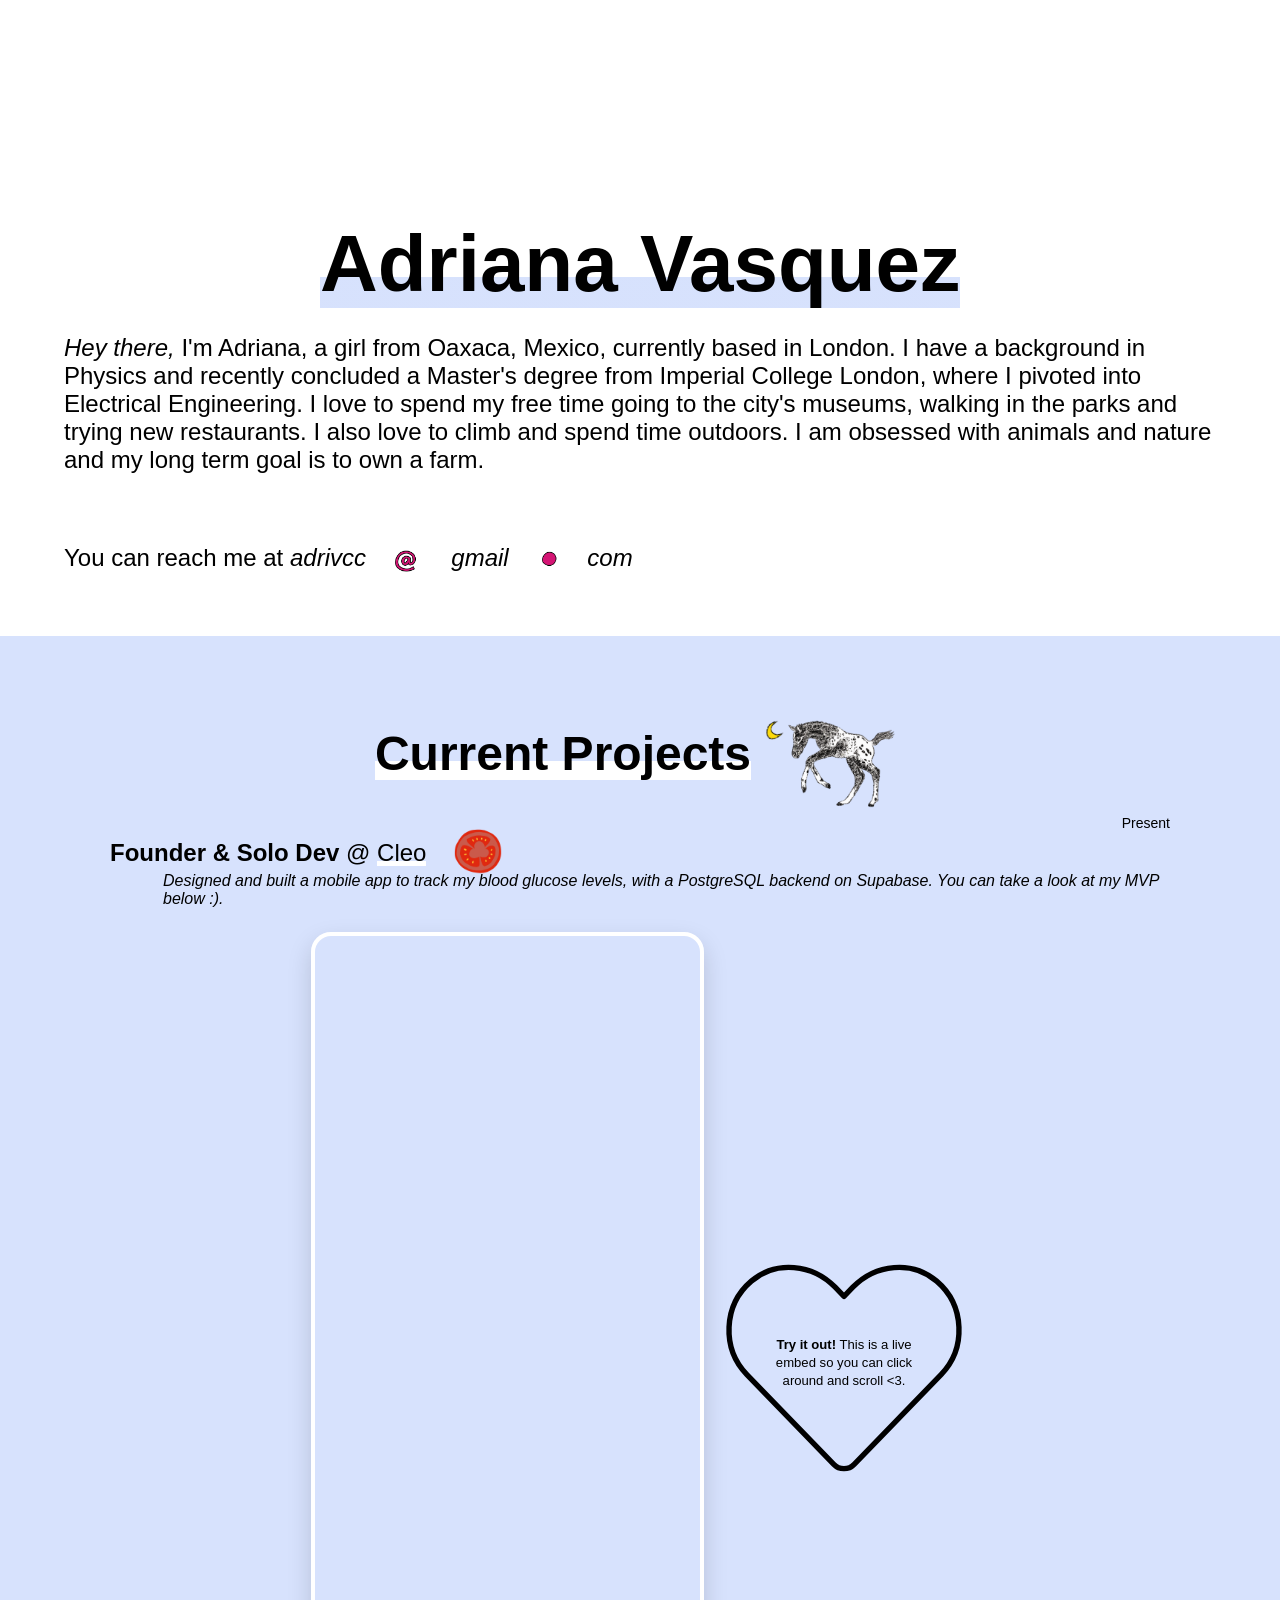
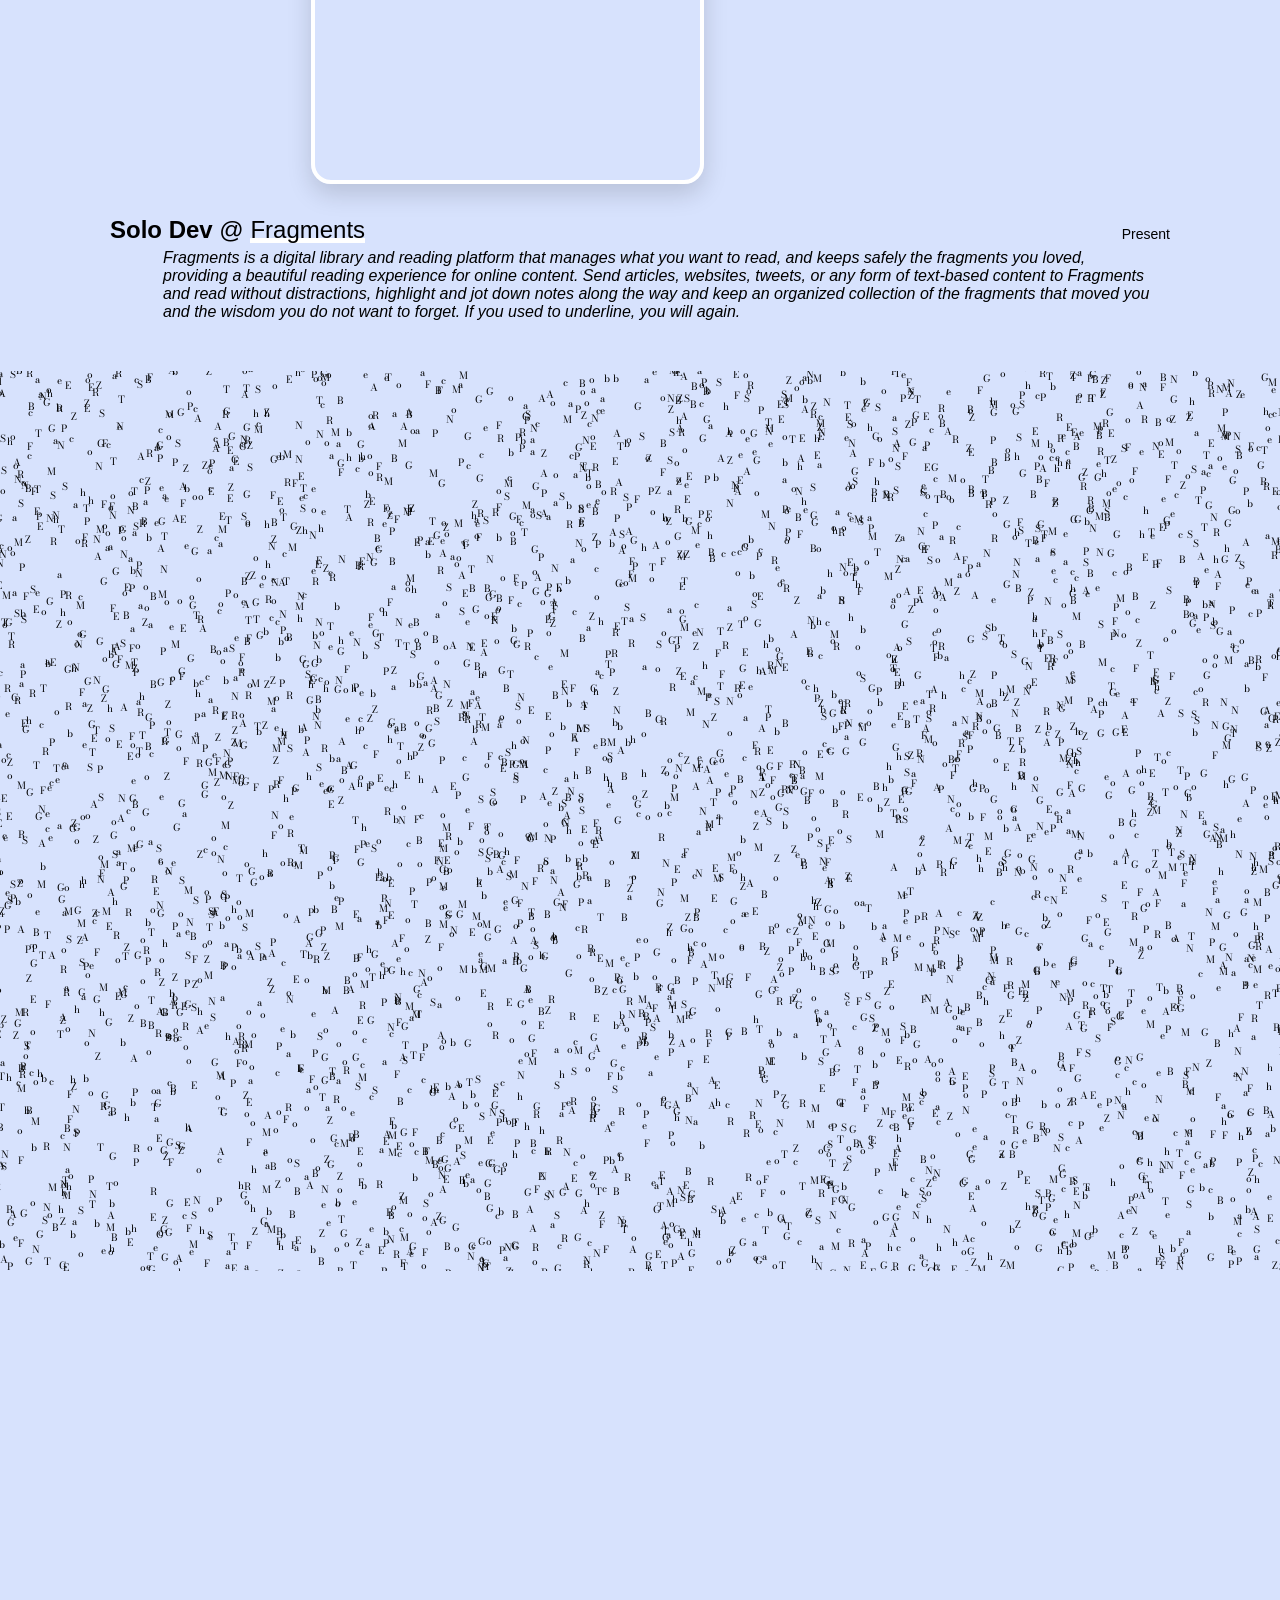
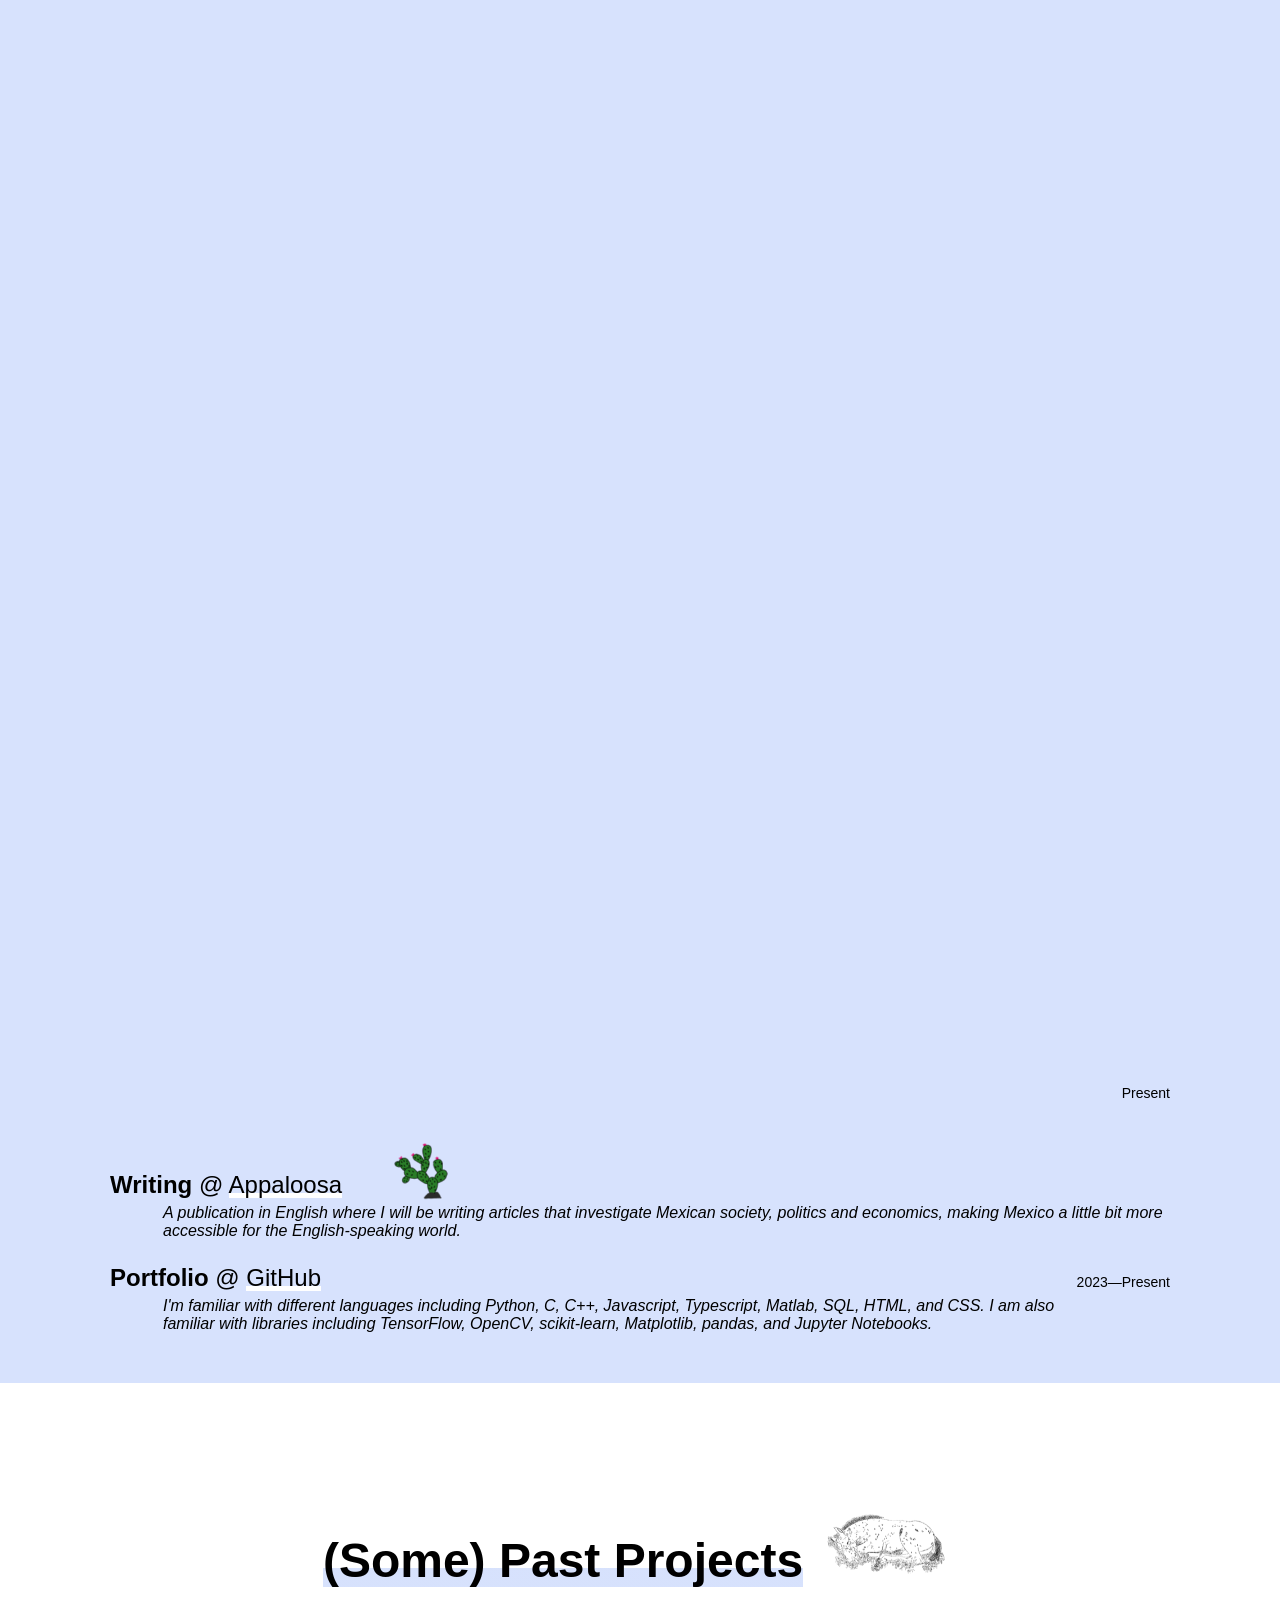
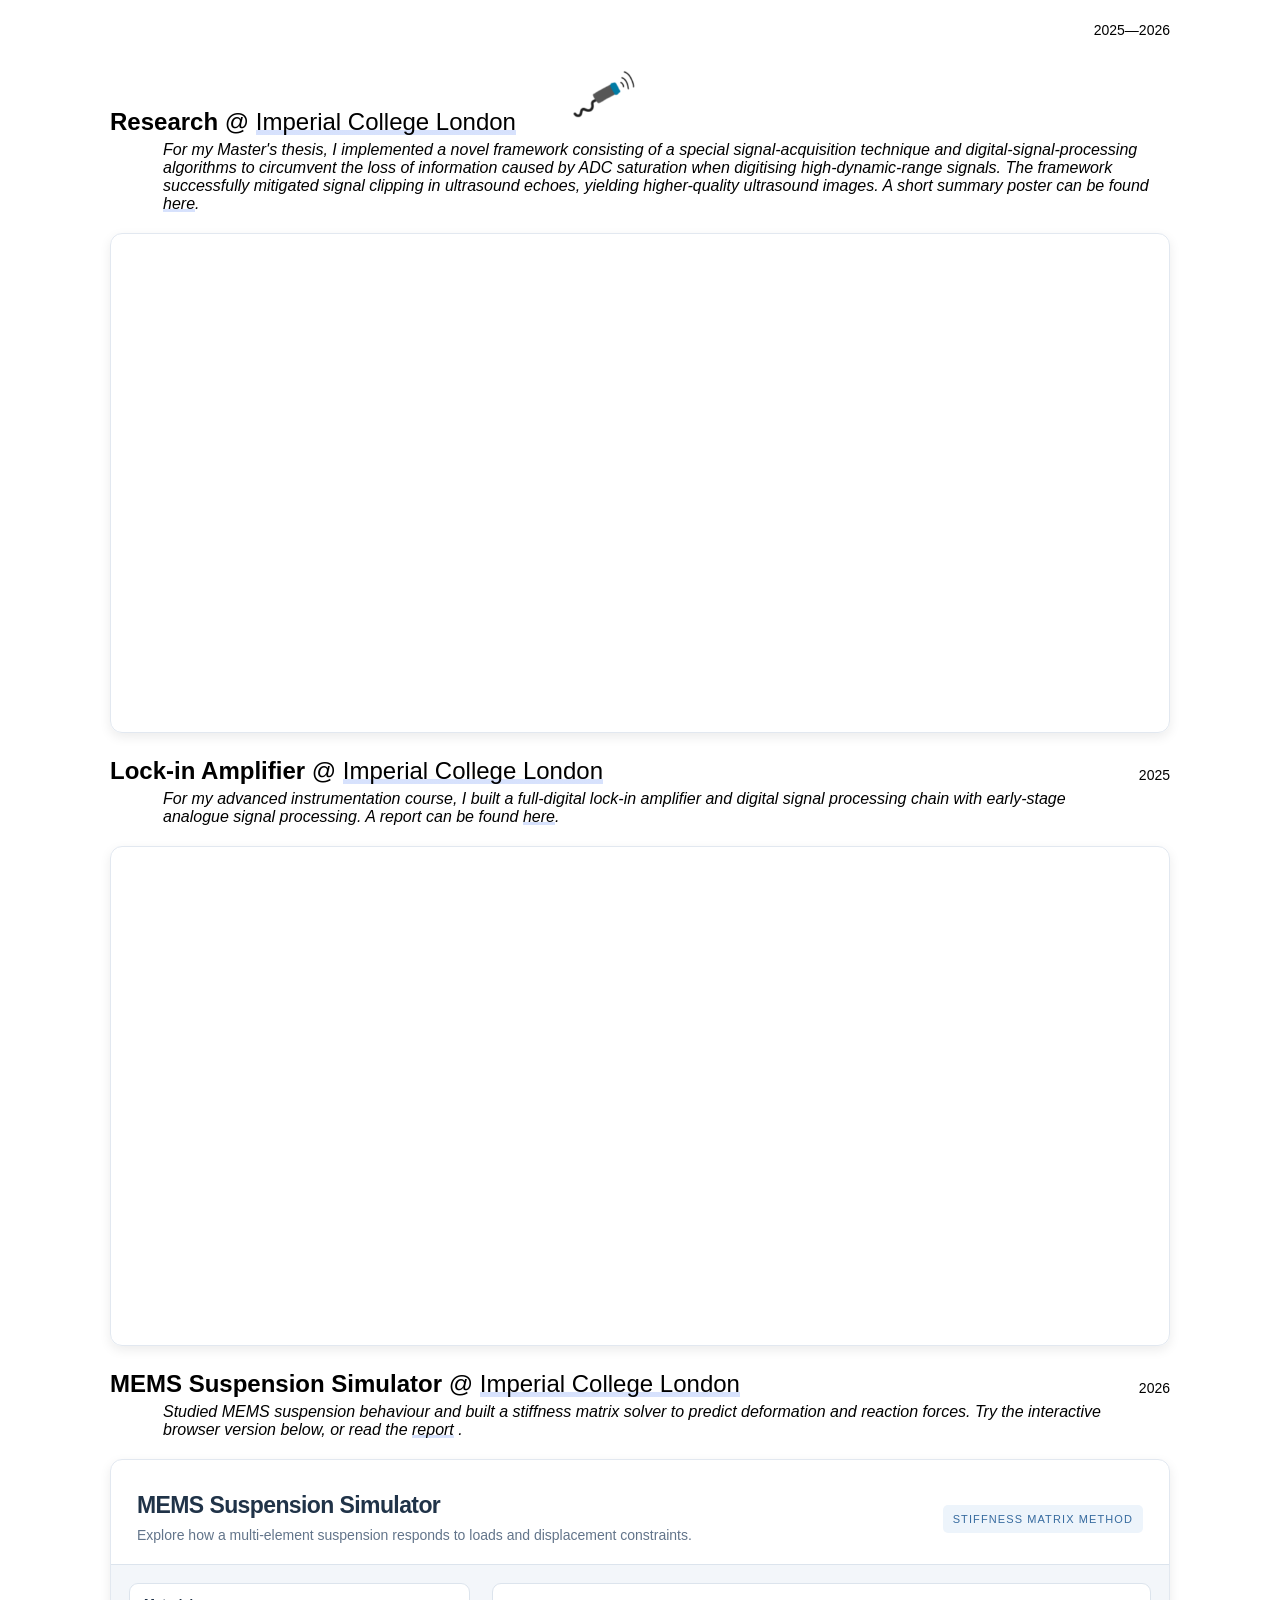
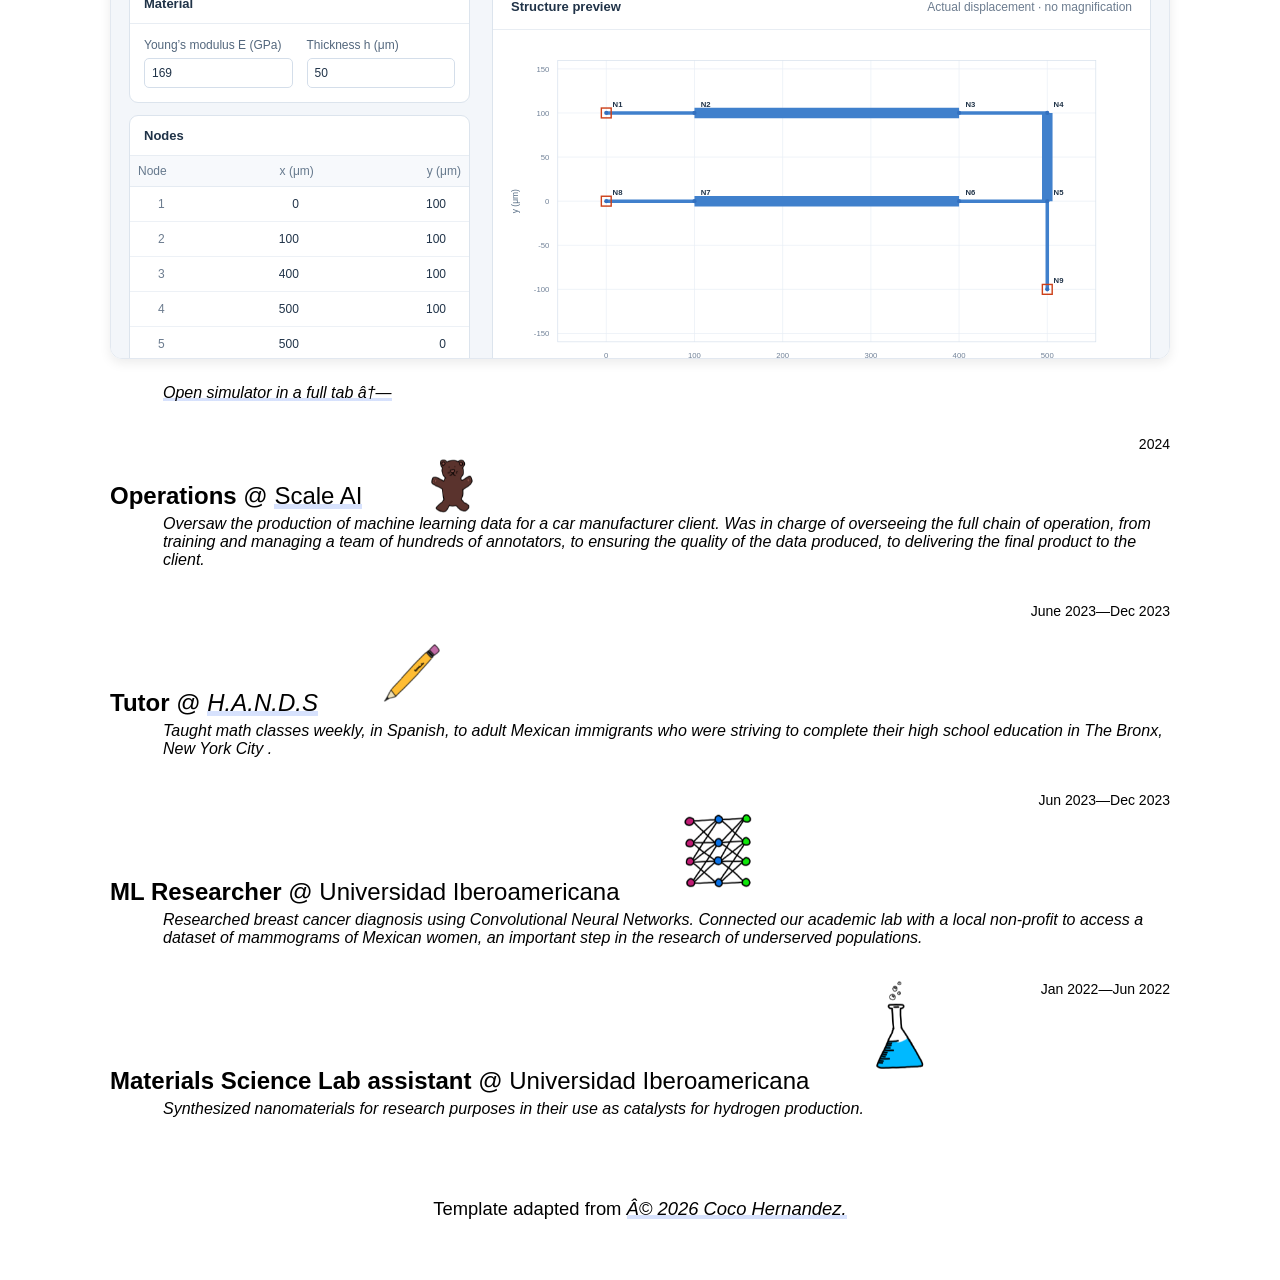
==== index.html @ 1c4ffb1f "testing" ====
<!DOCTYPE html />


<html>

<head>
    <meta charset=“UTF-8” />
    <link rel="stylesheet" href="style.css" />
    <link rel="preconnect" href="https://fonts.googleapis.com" />
    <link rel="preconnect" href="https://fonts.gstatic.com" crossorigin />
    <link href="https://fonts.googleapis.com/css2?family=Bodoni+Moda:opsz,wght@6..96,400;6..96,600&display=swap" rel="stylesheet" />
    <link rel="shortcut icon" href="images/bow.svg" type="image/x-icon" />
    <title>Adriana Vasquez</title>
</head>

<body>
   
    <p>&nbsp;</p>
    <p>&nbsp;</p>
    <p>&nbsp;</p>
    <p>&nbsp;</p>
    <!-- animate this? -->
    <p class="name"><span class="highlight-blue">Adriana Vasquez</span></p>
    <p class="intro"><i>Hey there,</i> I'm Adriana, a girl from Oaxaca, Mexico, currently based in London. I have a background in
      Physics and recently concluded a Master's degree from Imperial College London, where I pivoted into Electrical Engineering. I love to spend my free time going to
      the city's museums, walking in the parks and trying new
      restaurants. I also love to climb and spend time outdoors. I am obsessed with animals and nature and my
      long term goal is to own a farm. <br />You can reach me at <span
            class="thin-highlight-white"><i>adrivcc</i> <img class="icon" src="imgs/at-symbol.png" /> <i>gmail</i> <img
                class="dot-icon" src="imgs/dot-symbol.png" /><i>com</i></span> </p>
    </p>

    <div id="projects" class="color-background">
        <div class="margin">
            <h2 class="section-title"><span class="highlight-white">Current Projects</span><img class="title-icon"
                    src="imgs/potrito.png" /></h2>
            <p class="proj-title"><b>Founder & Solo Dev</b> @ <a href="https://cleo-health.lovable.app"
              target="_blank"><span class="thin-highlight-white">Cleo</span></a> <img class="descriptive-icon-tomato"
              src="imgs/tomato.png" /><span
                style="float: right;font-size: 14px;">&nbsp;Present</span></p>

            <p class="proj-text">Designed and built a mobile app to track my blood glucose levels, with a PostgreSQL backend on Supabase.
              You can take a look at my MVP below :&#41;.
            </p>
            <!-- Side-by-Side Wrapper -->
            <div class="app-preview-wrapper">
            <!-- Live Interactive Preview -->
              <div class="iframe-container">
                <iframe 
                  src="https://cleo-health.lovable.app" 
                  title="Here you can see a small preview of Cleo!"
                  loading="lazy"
                  allowfullscreen>
                </iframe>
              </div>
              <!-- Callout Box -->
              <div class="heart-note-container">
              <!-- Black Heart SVG Outline -->
              <svg class="heart-svg" viewBox="0 0 512 512" fill="none" xmlns="http://www.w3.org/2000/svg">
                <path d="M462.3 62.6C407.5 15.9 326 24.3 275.7 76.2L256 96.5l-19.7-20.3C186.1 24.3 104.5 15.9 49.7 62.6c-62.8 53.6-66.1 149.8-9.9 207.9l193.5 199.8c12.5 12.9 32.8 12.9 45.3 0l193.5-199.8c56.3-58.1 53-154.3-9.8-207.9z" 
                      stroke="black" 
                      stroke-width="12" 
                      stroke-linecap="round" 
                      stroke-linejoin="round"/>
              </svg>

                <!-- Text inside the heart -->
                <div class="heart-text">
                  <p><strong>Try it out!</strong> This is a live embed so you can click around and scroll &#60;&#51;.</p>
                </div>
              </div>
            </div>
            <p class="proj-title"><b>Solo Dev</b> @ <span class="thin-highlight-white">Fragments</span><span
                    style="float: right;font-size: 14px;">&nbsp;Present</span></p>
            <p class="proj-text">Fragments is a digital library and reading platform that manages what you want to read, and keeps safely the fragments you loved, providing a beautiful reading experience for online content. Send articles, websites, tweets, or any form of text-based content to Fragments and read without distractions, highlight and jot down notes along the way and keep an organized collection of the fragments that moved you and the wisdom you do not want to forget. If you used to underline, you will again.</p>
        </div>

        <section class="fragments-pin">
            <div class="fragments-stage">
                <p class="fragments-measure" aria-hidden="true">Fragments</p>
                <canvas class="fragments-canvas" aria-hidden="true"></canvas>
                <h3 class="visually-hidden">Fragments</h3>
            </div>
        </section>

        <div class="margin">
            <p class="proj-title"><b>Writing</b> @ <a href="https://adrivcc.substack.com/?r=kbds&utm_campaign=pub-share-checklist"
                    target="_blank"><span class="thin-highlight-white">Appaloosa</span></a> <img class="descriptive-icon"
                    src="imgs/nopalito.png" /><span
                        style="float: right;font-size: 14px;">&nbsp;Present</span></p>
            <p class="proj-text">A publication in English where I will be writing articles that investigate Mexican society, politics and economics, making Mexico a little bit more accessible for the English-speaking world.</p>
            

            <p class="proj-title"><b>Portfolio</b> @ <a href="https://github.com/adrivcccc?tab=repositories"
                    target="_blank"><span class="thin-highlight-white">GitHub</span></a> <span
                    style="float: right;font-size: 14px;">&nbsp;2023&#8212;Present</span></p>
            <p class="proj-text">I'm familiar with different languages including Python, C, C++, Javascript, Typescript, Matlab, SQL, HTML, and CSS. I am also familiar
                with libraries including TensorFlow, OpenCV, scikit-learn, Matplotlib, pandas, and Jupyter Notebooks. </p>
        </div>
    </div>
    <div class="white-background">
        <div class="margin">
            <h2 class="section-title"><span class="highlight-blue"> (Some) Past Projects</span><img class="title-icon"
                    src="imgs/potrito-dormido.png" /></h2>
          <p class="proj-title"><b>Research</b> @ <a href="thesis-main.pdf"
            target="_blank"><span class="thin-highlight-blue">Imperial College London</span></a> <img class="descriptive-icon"
            src="imgs/us-probe.png" /><span
            style="float: right;font-size: 14px;">&nbsp;2025&#8212;2026</span></p>
          <p class="proj-text">For my Master's thesis, I implemented a novel framework consisting of a special signal-acquisition technique and digital-signal-processing algorithms to circumvent the loss of information caused by ADC saturation when digitising high-dynamic-range signals. The framework successfully mitigated signal clipping in ultrasound echoes, yielding higher-quality ultrasound images.
              A short summary poster can be found <a href="thesis-poster.pdf" target="_blank"><span class="thin-highlight-blue">here</span></a>.
          </p>

          <!-- PDF Poster Preview -->
          <div class="poster-container">
            <iframe 
              src="thesis-poster.pdf#toolbar=0&navpanes=0&scrollbar=0" 
              title="Master's Thesis Poster Preview"
              loading="lazy">
            </iframe>
          </div>

            <p class="proj-title"><b>Lock-in Amplifier</b> @ <a href="06066818_06069202_ELEC70130_C3 (1).pdf"
            target="_blank"><span class="thin-highlight-blue">Imperial College London</span></a> 
            <span style="float: right;font-size: 14px;">&nbsp;2025</span></p>
          <p class="proj-text">For my advanced instrumentation course, I built a full-digital lock-in amplifier and digital
signal processing chain with early-stage
analogue signal processing.
              A report can be found <a href="06066818_06069202_ELEC70130_C3 (1).pdf" target="_blank"><span class="thin-highlight-blue">here</span></a>.
          </p>

          <!-- PDF Poster Preview -->
          <div class="poster-container">
            <iframe 
              src="06066818_06069202_ELEC70130_C3 (1).pdf#toolbar=0&navpanes=0&scrollbar=0" 
              title="Lock-in-Amplifier Preview"
              loading="lazy">
            </iframe>
          </div>

          <p class="proj-title">
  <b>MEMS Suspension Simulator</b> @
  <a href="ELEC70102_Stiffness_Matrix_Report.pdf" target="_blank"
     rel="noopener noreferrer">
    <span class="thin-highlight-blue">Imperial College London</span>
  </a>
  <span style="float: right; font-size: 14px;">&nbsp;2026</span>
</p>

<p class="proj-text">
  Studied MEMS suspension behaviour and built a stiffness matrix
  solver to predict deformation and reaction forces.
  Try the interactive browser version below, or read the
  <a href="ELEC70102_Stiffness_Matrix_Report.pdf" target="_blank"
     rel="noopener noreferrer">
    <span class="thin-highlight-blue">report</span>
  </a>.
</p>

<div class="mems-preview">
  <iframe
    src="mems-simulator.html"
    title="Interactive MEMS suspension simulator"
    width="100%"
    height="500"
    loading="lazy">
  </iframe>
</div>

<p class="proj-text">
  <a href="mems-simulator.html" target="_blank"
     rel="noopener noreferrer">
    <span class="thin-highlight-blue">Open simulator in a full tab ↗</span>
  </a>
</p>

            <p class="proj-title"><b>Operations</b> @ <a href="https://scale.com/"
                    target="_blank"><span class="thin-highlight-blue">Scale AI</a></span> <img class="descriptive-icon-bear"
                    src="imgs/bear.png" /><span
                    style="float: right;font-size: 14px;">&nbsp;2024</span></p>
            <p class="proj-text">Oversaw the production of machine learning data for a car manufacturer client. Was
              in charge of overseeing the full chain of operation, from training and managing a team
              of hundreds of annotators, to ensuring the quality of the data produced, to delivering the final product to the client.
            </p>
            <p class="proj-title"><b>Tutor</b> @ <a
                    href="https://jeromehands.com/clasesdeged" target="_blank"><span
                        class="thin-highlight-blue"><i>H.A.N.D.S</i></span></a> <img class="descriptive-icon"
                        src="imgs/pencil.png" /><span
                    style="float: right;font-size: 14px;">&nbsp;June 2023&#8212;Dec 2023</span></p>
            <p class="proj-text">Taught math classes weekly, in Spanish,
                to adult Mexican immigrants who were striving to complete their high school education in The Bronx, New York City .</p>
            <p class="proj-title"><b>ML Researcher</b> @ Universidad Iberoamericana <img class="descriptive-icon"
                src="imgs/NN.png" /><span
                    style="float: right;font-size: 14px;">&nbsp;Jun 2023&#8212;Dec 2023</span></p>
            <p class="proj-text">Researched breast cancer diagnosis using Convolutional Neural Networks.
              Connected our academic lab with a local non-profit to access a dataset of mammograms of Mexican women, an important step 
            in the research of underserved populations.</p>
            </p>
            <p class="proj-title"><b>Materials Science Lab assistant</b> @ Universidad Iberoamericana <img class="descriptive-icon"
                src="imgs/flask.png" /><span
                    style="float: right;font-size: 14px;">&nbsp;Jan 2022&#8212;Jun 2022</span></p>
            <p class="proj-text">Synthesized nanomaterials for research purposes in their use as catalysts for hydrogen production.</p>
            
        </div>
    </div>
    


    <div class="margin bottom-margin">
        
        <p class="copyright">Template adapted from <a
                    href="https://github.com/cocohernandez/cocohernandez" target="_blank"><span
                        class="thin-highlight-blue"><i>© 2026 Coco Hernandez.</i></span></a></p>
    </div>
    <script src="fragments-title.js"></script>
</body>

</html>
---- style.css ----
* {
  margin-top: 10px;
  margin-bottom: 10px;
  margin-right: 0px;
  margin-left: 0px;
  color: #000000;
  font-family: "Didot", "Comic Sans MS", "Helvetica Neue", sans-serif;
  box-sizing: border-box;
}

@media screen and (max-width: 1050px) {
  .svg-column {
    width: 50%;
  }
}

@media screen and (max-width: 750px) {
  .svg-column {
    float: left;
    width: 100%;
    padding: 10px;
  }
  .triple-column {
    width: 100%;
  }
}

.highlight-blue {
  background: linear-gradient(180deg,rgba(255,255,255, 0) 65%, #4577f437 65%);
}

.space {
  margin-right: 10px;
  margin-left: 10px;
}

.highlight-white {
  background: linear-gradient(180deg,rgba(255,255,255, 0) 65%, #ffffff 65%);
}

.thin-highlight-white {
  background: linear-gradient(180deg,rgba(255,255,255, 0) 80%, #ffffff 80%);
}

.thin-highlight-blue {
  background: linear-gradient(180deg,rgba(255,255,255, 0) 80%, #4577f437 80%);
}

a {
  text-decoration: none;
}

.name {
  font-size: 500%;
  margin-left: 5%;
  margin-right: 5%;
  text-align: center;
  font-weight: bold;
}

.intro {
  font-size: 150%;
  margin-left: 5%;
  margin-right: 5%;
  margin-bottom: 5%;
}

.margin {
  margin-left: 110px;
  margin-right: 110px;
  margin-top: 30px;
  margin-bottom: 50px;
}

.social-media {
  display: flex;
  padding-left: 1em;
  padding-right: 1em;
  padding-top: 0.6em;
  padding-bottom: 0;
  justify-content: center;
  align-items: center;
}

.social-media-item {
  padding-left: 1rem;
  padding-right: 1rem;
}

.nav-bar {
  margin-left: 40px;
  margin-right: 40px;
}

.nav-item {
  margin-right: 10px;
}

.copyright {
  text-align: center;
}

.color-background {
  background: #4577f437;
  display: flex;
  flex-direction: column;
  justify-content: center;
  align-items: center;
}

.white-background {
  display: flex;
  flex-direction: column;
  justify-content: center;
  align-items: center;
}

.section-title {
  font-size: 300%;
  text-align: center;
  font-weight: bold;
  margin-top: 0px;
}

.descTitle {
  font-weight: bold;
  margin-bottom: 0;
}

p {
  margin: 0;
  margin-top: 1.5rem;
  font-size: 1.15rem;
}

.bio {
  margin-top: 0px;
}

.proj-title {
  font-size: 150%;
}

.proj-text {
  margin-top: 0;
  font-style: italic;
  padding-top: 5px;
  font-size: 1rem;
  margin-left: 5%;
}

.icon {
  width: 3em;
  display: inline;
  position: relative;
  top: 2em;
}

.dot-icon {
  width: 3em;
  display: inline;
  position: relative;
  top: 2em;
}

.title-icon {
  width: 3em;
  display: inline;
  position: relative;
  top: 1em;
  margin-left: 10px;
  margin-top: 0px;
}

.descriptive-icon {
  width: 7em;
  display: inline;
  position: relative;
  margin-top: 0px;
  margin-bottom: -50px;
}

.descriptive-icon-tomato {
  width: 4em;
  display: inline;
  position: relative;
  margin-top: 0px;
  margin-bottom: -40px;
}

.descriptive-icon-bear {
  width: 7em;
  display: inline;
  position: relative;
  margin-top: 0px;
  margin-bottom: -90px;
}

.svg-center {
  text-align: center;
}

/* =========================================================
   UPDATED EMBED & HEART ANNOTATION STYLES
   ========================================================= */

/* 1. Side-by-Side Wrapper */
.app-preview-wrapper {
  display: flex !important;
  align-items: center !important;
  justify-content: center !important;
  gap: 15px !important; /* Controls the exact space between phone & heart */
  margin-top: 1.5rem;
  margin-bottom: 2rem;
  width: 100%;
}

/* 2. Phone Frame Container */
.iframe-container {
  width: 100%;
  max-width: 393px;
  height: 852px;
  margin: 0 !important; /* Clears margin: 20px auto that pushed heart away */
  border-radius: 20px;
  overflow: hidden;
  box-shadow: 0 10px 25px rgba(0, 0, 0, 0.15);
  border: 4px solid #ffffff;
}

.iframe-container iframe {
  width: 100%;
  height: 100%;
  border: none;
}

/* 3. Poster Container */
.poster-container,
.mems-preview {
  width: 100%;
  height: 500px;
  margin: 20px 0;
  border-radius: 12px;
  overflow: hidden;
  border: 1px solid #e2e8f0;
  box-shadow: 0 4px 12px rgba(0, 0, 0, 0.08);
}

.poster-container iframe,
.mems-preview iframe {
  width: 100%;
  height: 100%;
  border: none;
}

/* 4. Heart Container & Text */
.heart-note-container {
  position: relative;
  width: 250px;
  height: 230px;
  display: flex;
  align-items: center;
  justify-content: center;
  margin: 0 !important;
  background: transparent !important;
}

.heart-svg {
  position: absolute;
  top: 0;
  left: 0;
  width: 100%;
  height: 100%;
  z-index: 1;
  pointer-events: none;
}

.heart-text {
  position: relative;
  z-index: 2;
  width: 70%;
  text-align: center;
  color: #000000;
  padding-top: 10px;
}

.heart-text p {
  margin: 0 !important;
  font-size: 0.82rem;
  line-height: 1.35;
}

/* Fragments title: scroll-pinned word, same band as Current Projects */
.fragments-pin {
  position: relative;
  align-self: stretch;
  width: 100%;
  height: 250vh;
  margin: 0;
}

.fragments-stage {
  position: sticky;
  top: 0;
  width: 100%;
  height: 100vh;
  overflow: hidden;
  margin: 0;
}

.fragments-canvas {
  position: absolute;
  inset: 0;
  width: 100%;
  height: 100%;
  display: block;
  margin: 0;
  pointer-events: none;
}

.fragments-measure {
  position: absolute;
  margin: 0;
  opacity: 0;
  pointer-events: none;
  font-family: "Bodoni Moda", "Bodoni MT", Didot, serif;
  font-weight: 600;
  font-style: normal;
  text-transform: uppercase;
}

.visually-hidden {
  position: absolute;
  width: 1px;
  height: 1px;
  padding: 0;
  margin: -1px;
  overflow: hidden;
  clip: rect(0, 0, 0, 0);
  clip-path: inset(50%);
  white-space: nowrap;
  border: 0;
}

/* 5. Mobile Responsiveness */
@media screen and (max-width: 768px) {
  .app-preview-wrapper {
    flex-direction: column !important;
    gap: 1.5rem !important;
  }

  .iframe-container {
    max-width: 100% !important;
    height: 650px !important;
  }

  .heart-note-container {
    width: 220px !important;
    height: 200px !important;
  }
}
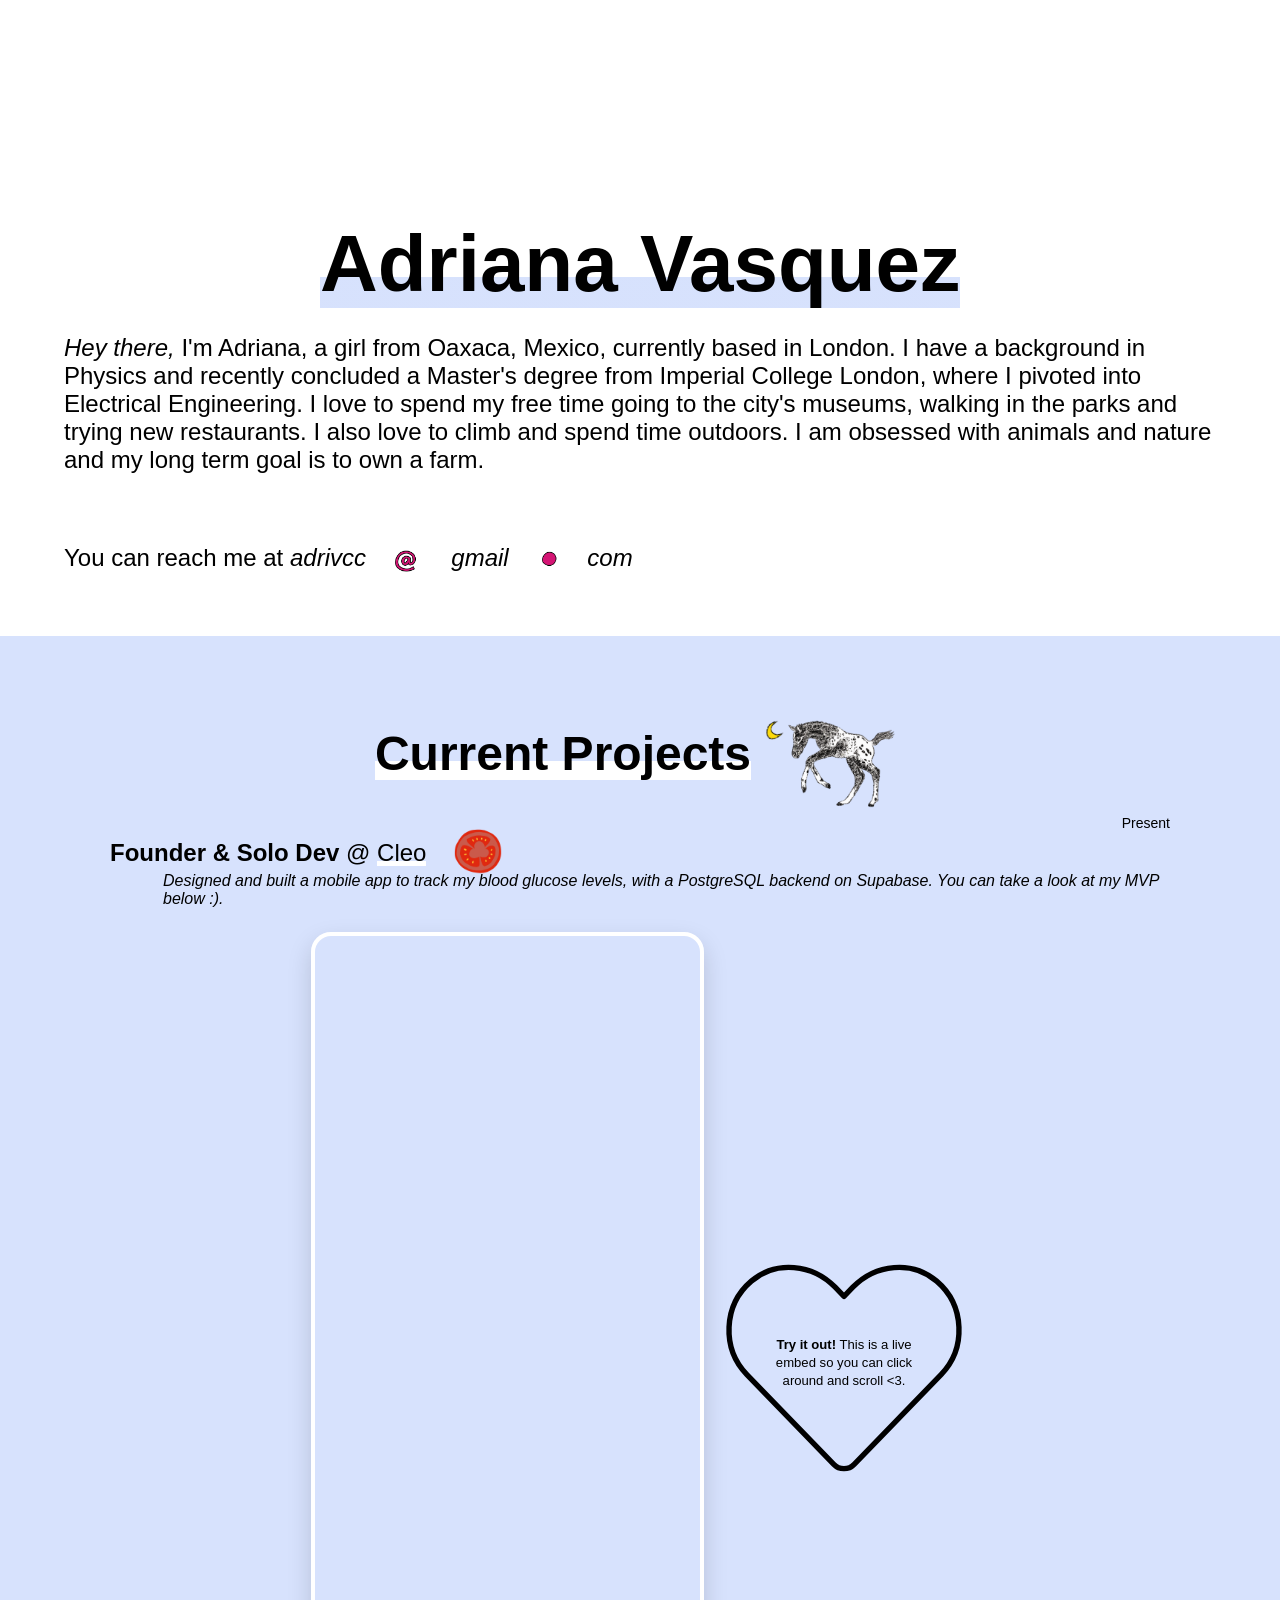
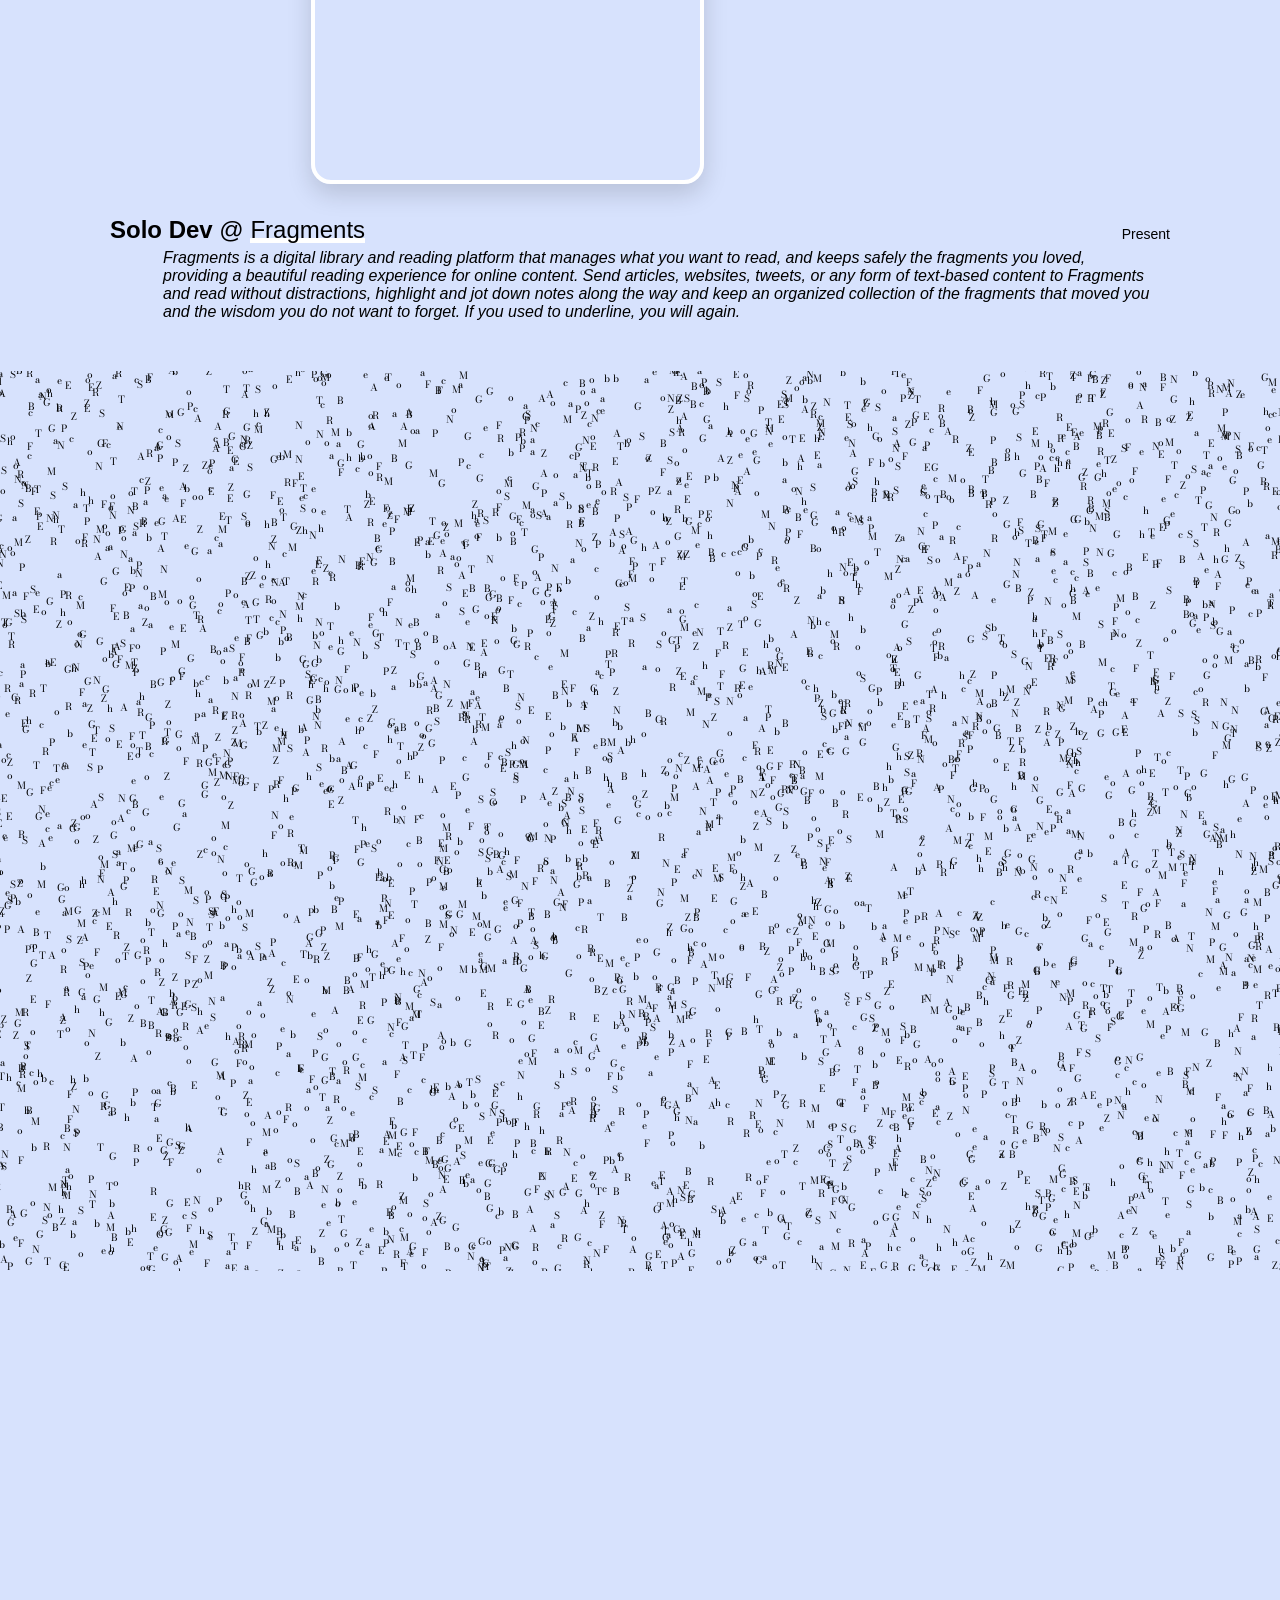
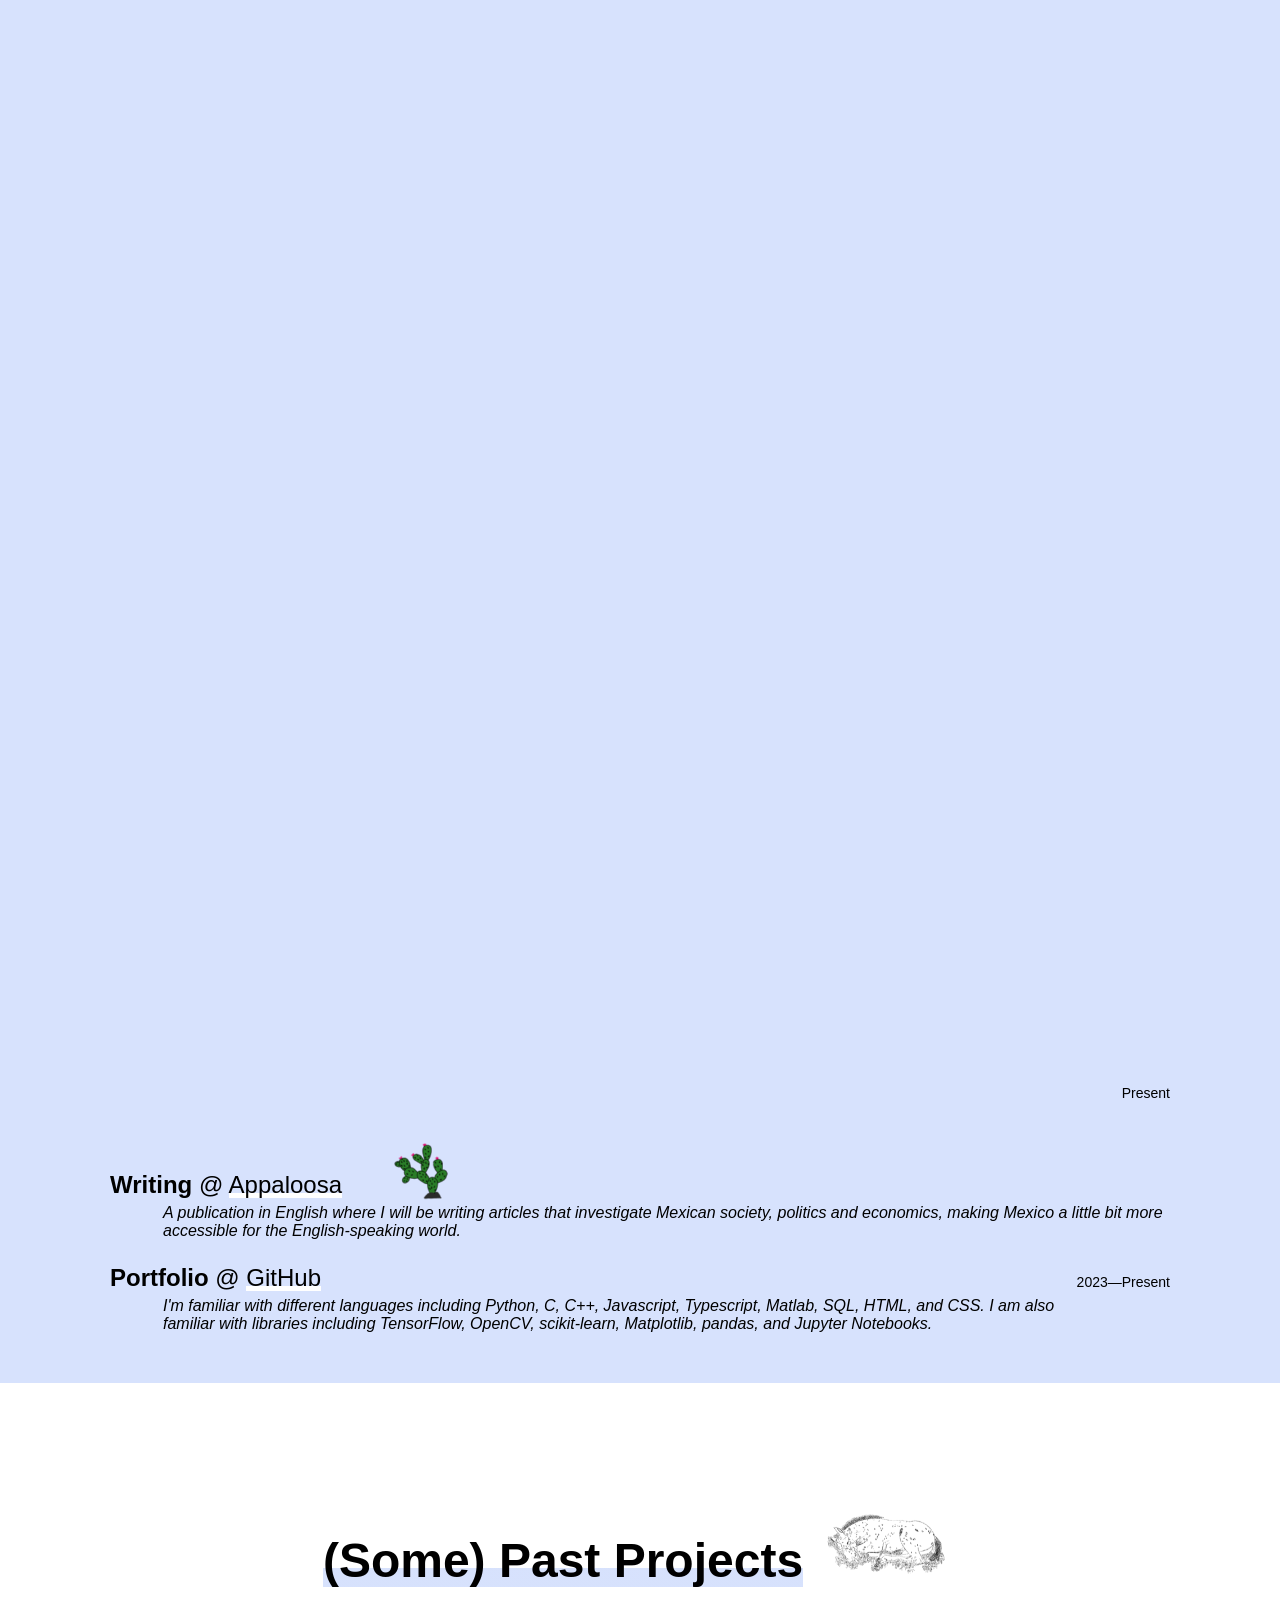
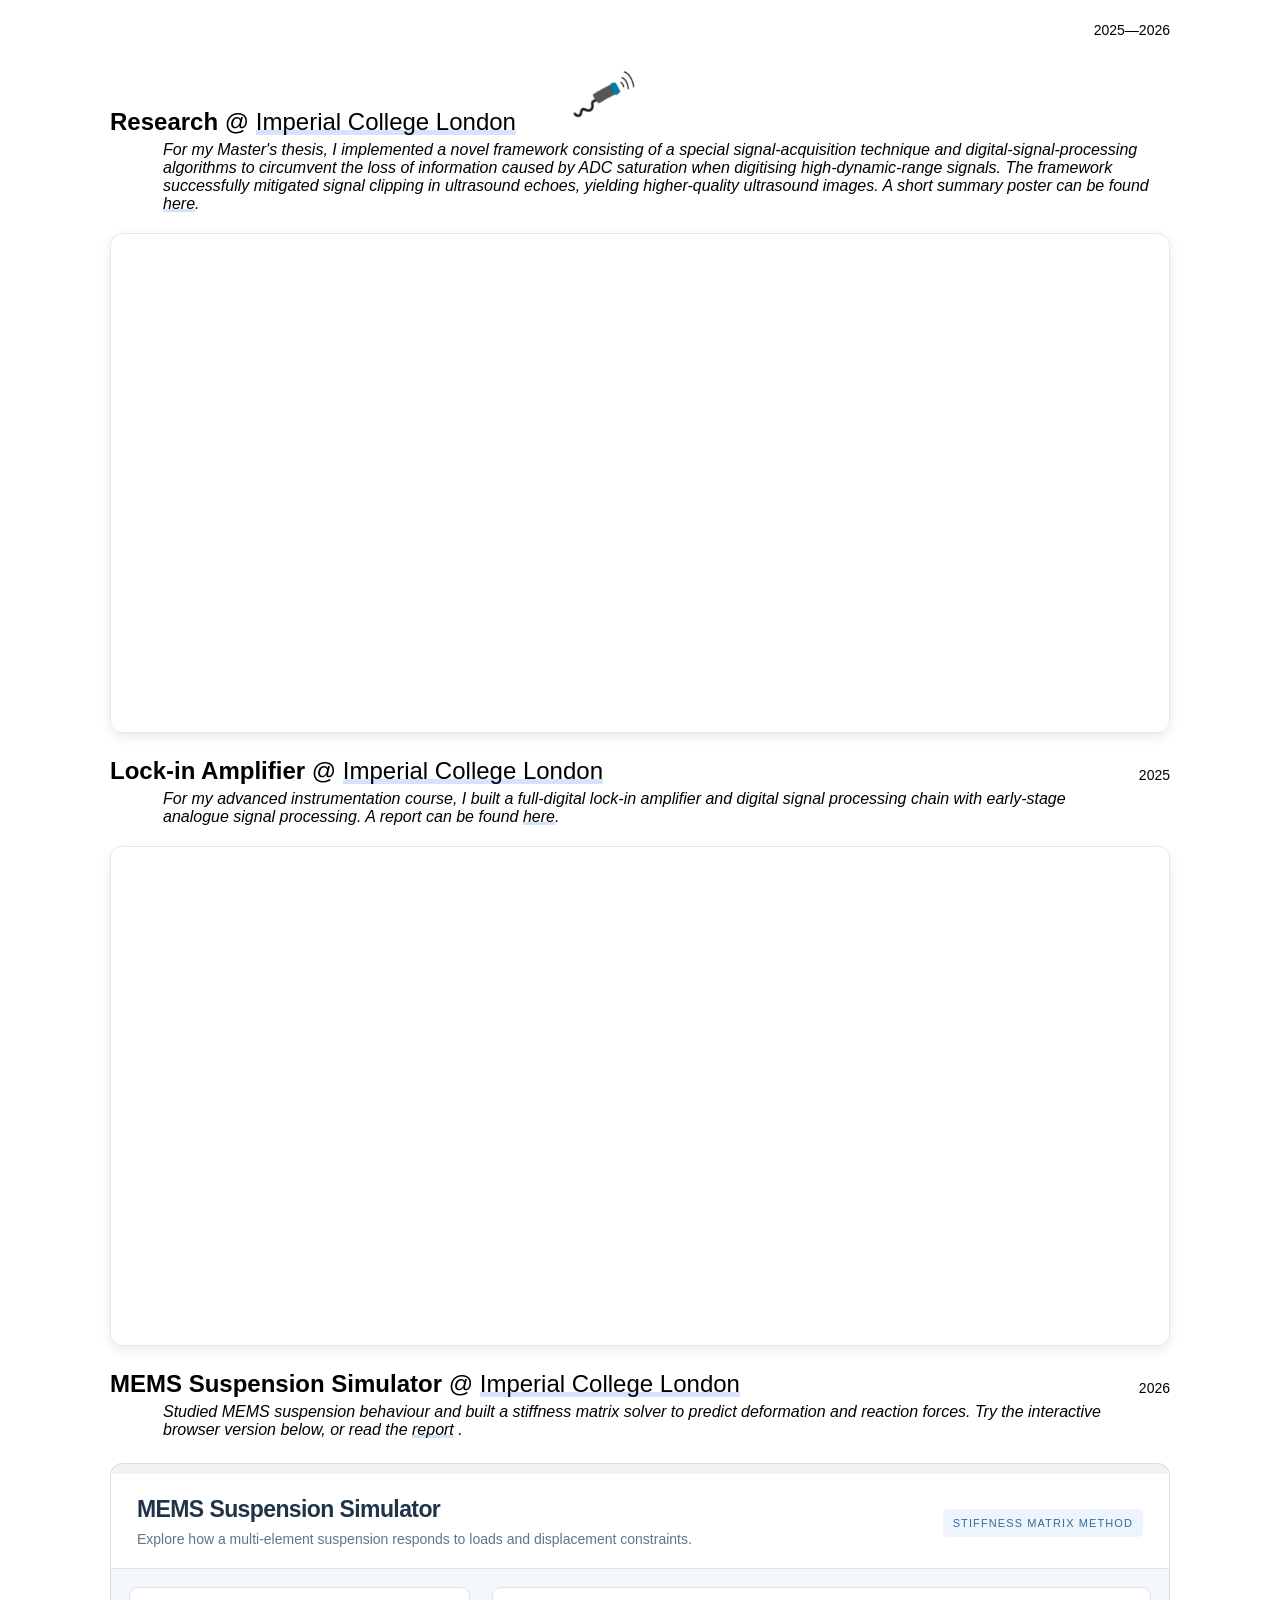
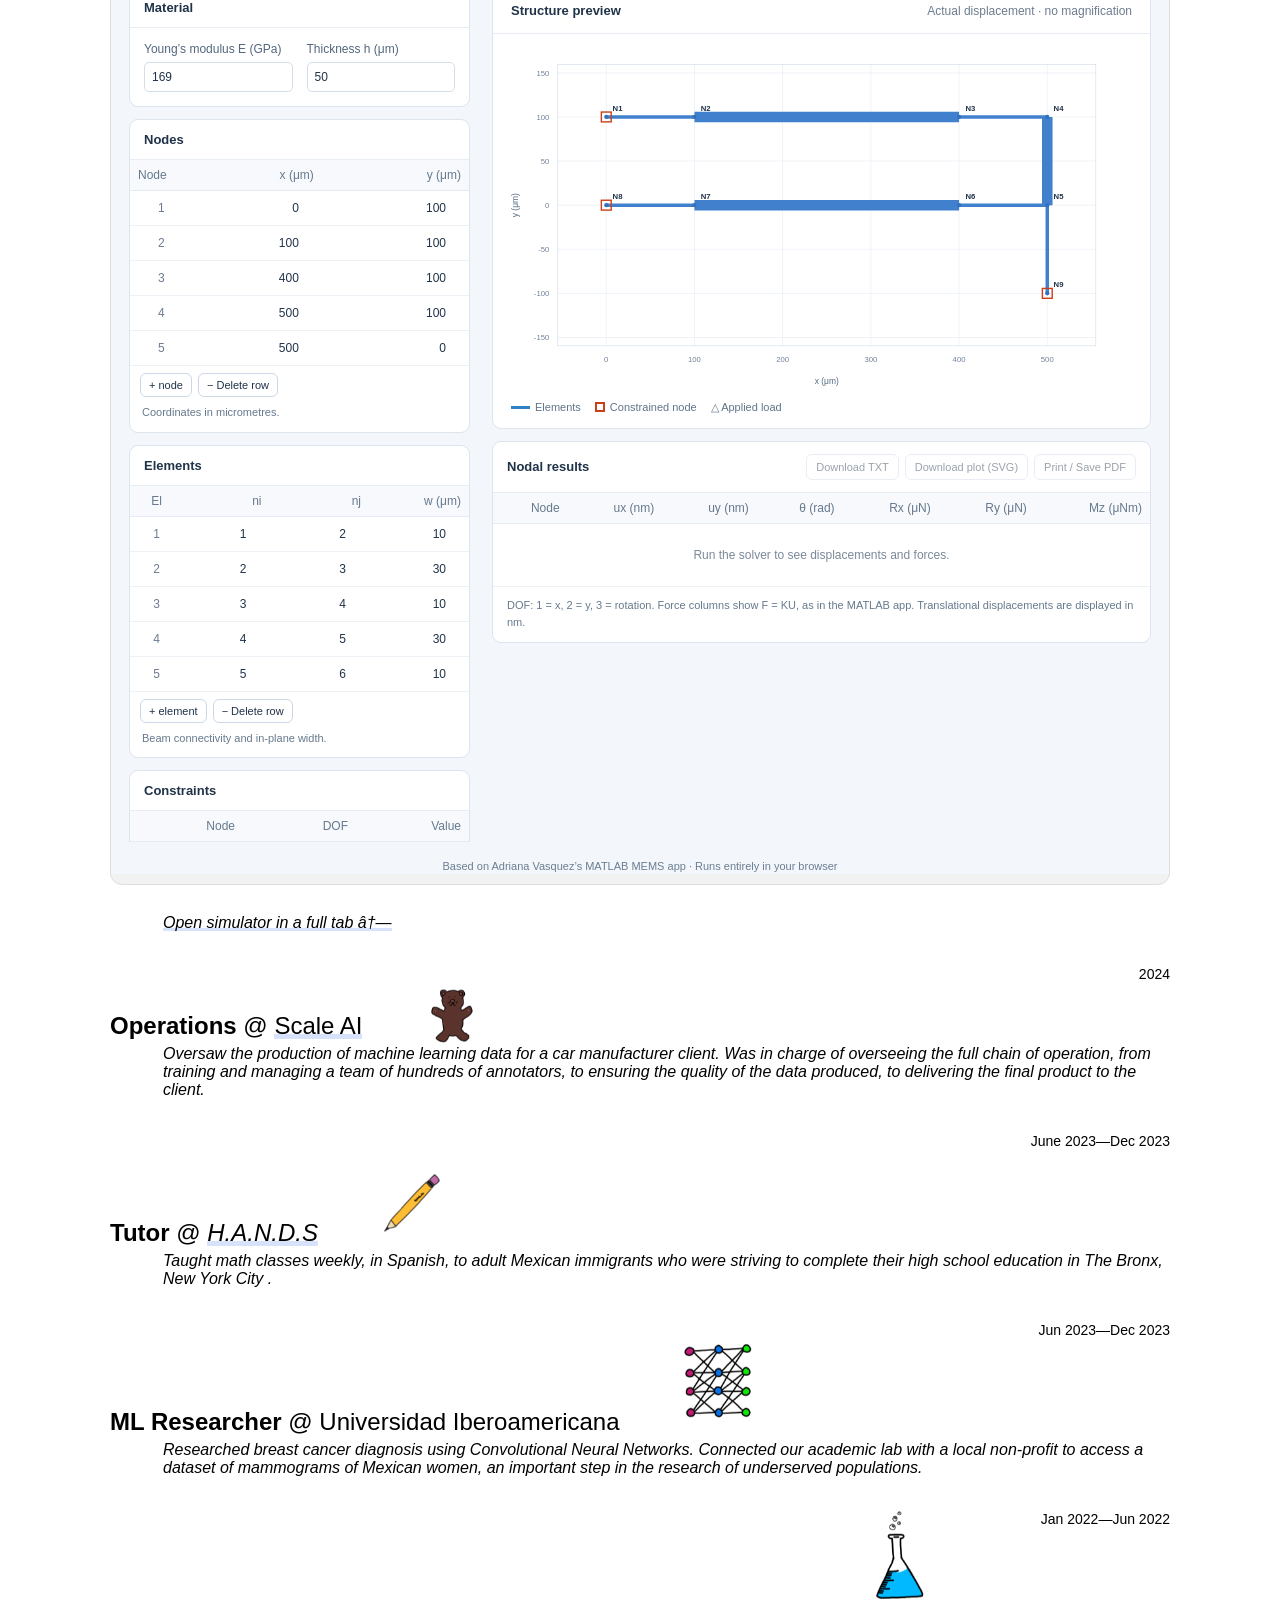
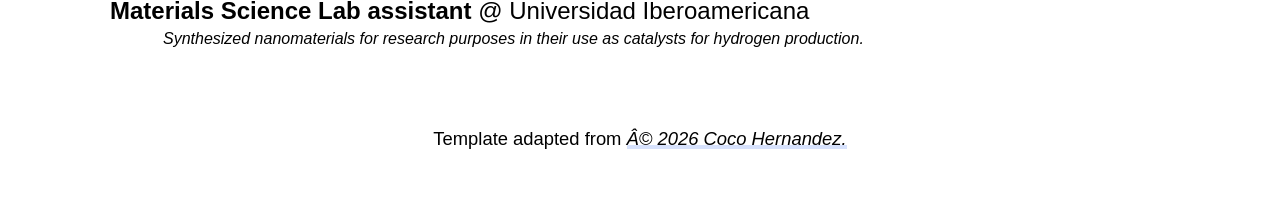
==== commit fd53ae76: "Revert "testing" This reverts commit 1c4ffb1f5e0f41980a1fbf8ed0e64dd67869bc76." ====
--- a/index.html
+++ b/index.html
@@ -161,7 +161,7 @@
     src="mems-simulator.html"
     title="Interactive MEMS suspension simulator"
     width="100%"
-    height="500"
+    height="1000"
     loading="lazy">
   </iframe>
 </div>
--- a/style.css
+++ b/style.css
@@ -234,8 +234,7 @@
 }
 
 /* 3. Poster Container */
-.poster-container,
-.mems-preview {
+.poster-container {
   width: 100%;
   height: 500px;
   margin: 20px 0;
@@ -245,8 +244,7 @@
   box-shadow: 0 4px 12px rgba(0, 0, 0, 0.08);
 }
 
-.poster-container iframe,
-.mems-preview iframe {
+.poster-container iframe {
   width: 100%;
   height: 100%;
   border: none;
@@ -358,3 +356,26 @@
     height: 200px !important;
   }
 }
+
+.mems-preview {
+  width: 100%;
+  margin: 24px 0;
+  overflow: hidden;
+  border: 1px solid #ddd;
+  border-radius: 12px;
+  background: #f2f2f2;
+}
+
+.mems-preview iframe {
+  display: block;
+  width: 100%;
+  height: 1000px;
+  min-width: 0;
+  border: 0;
+}
+
+@media (max-width: 760px) {
+  .mems-preview iframe {
+    height: 1200px;
+  }
+}
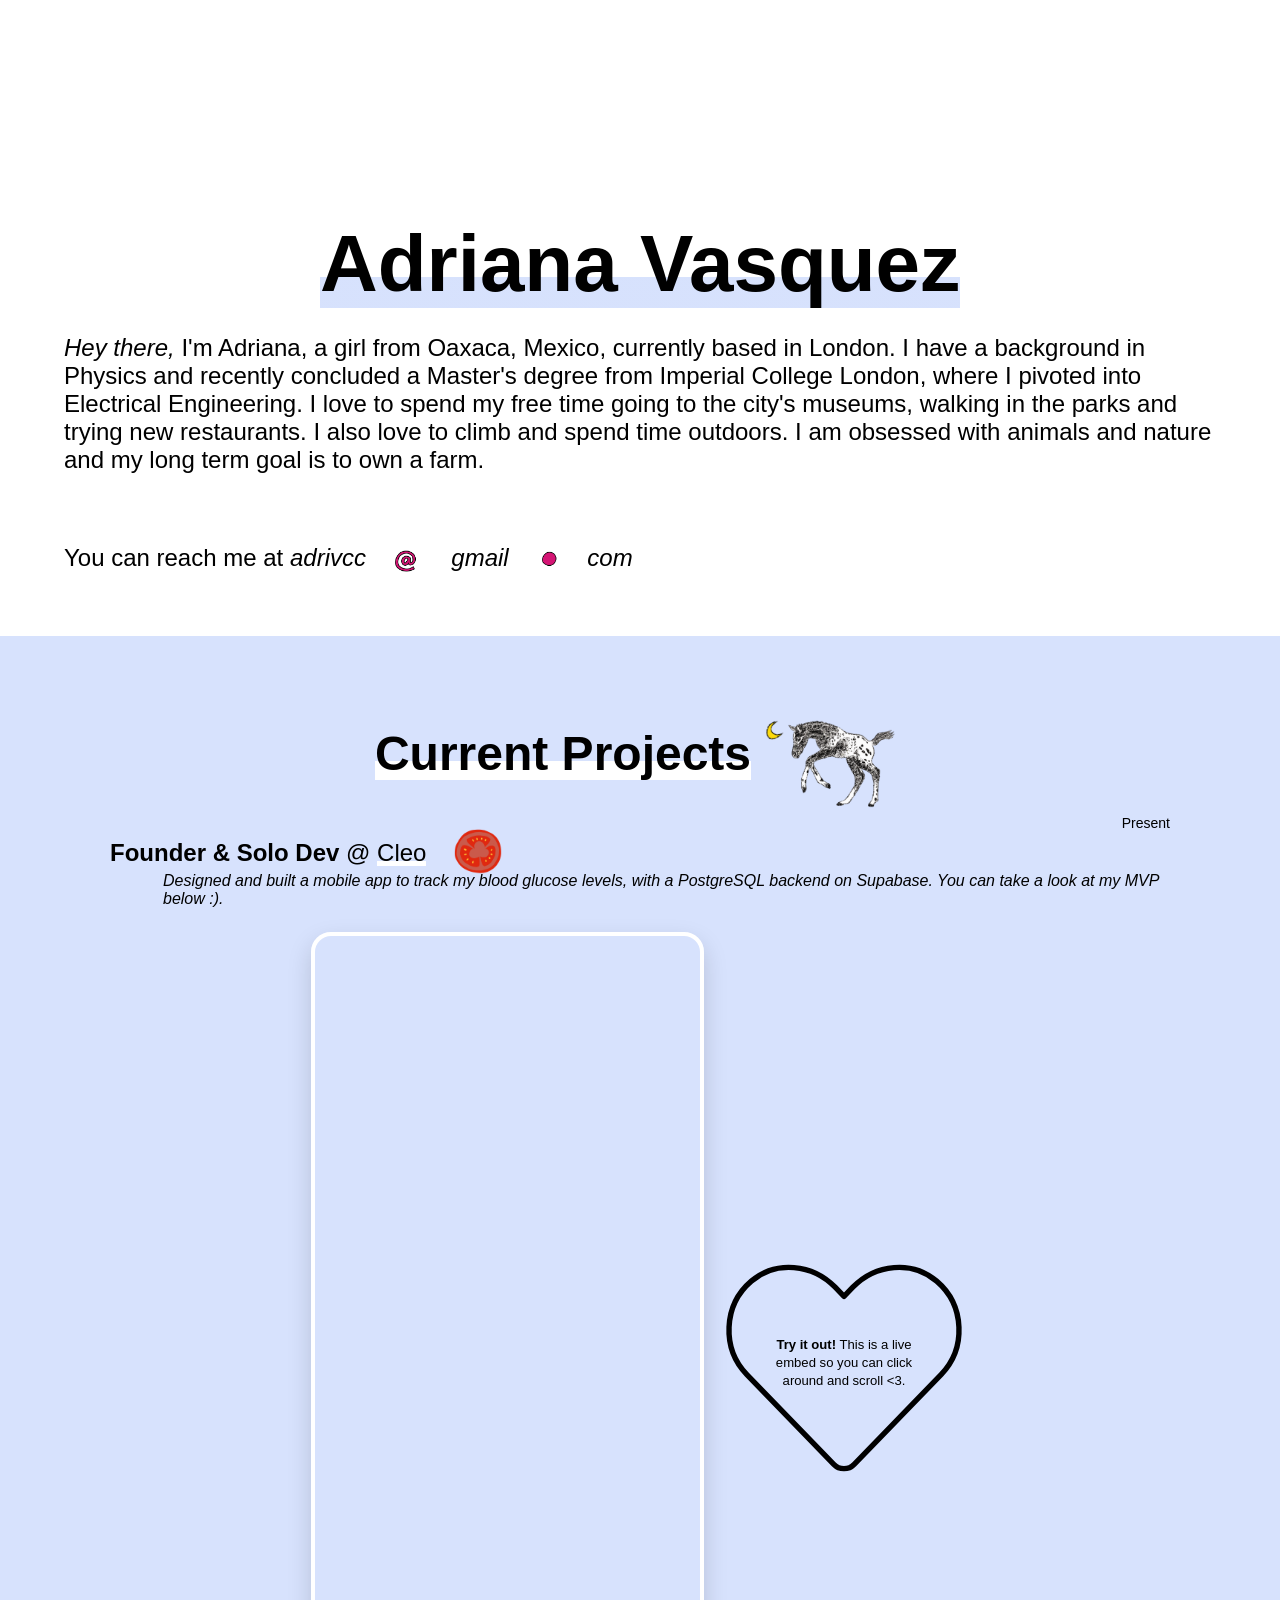
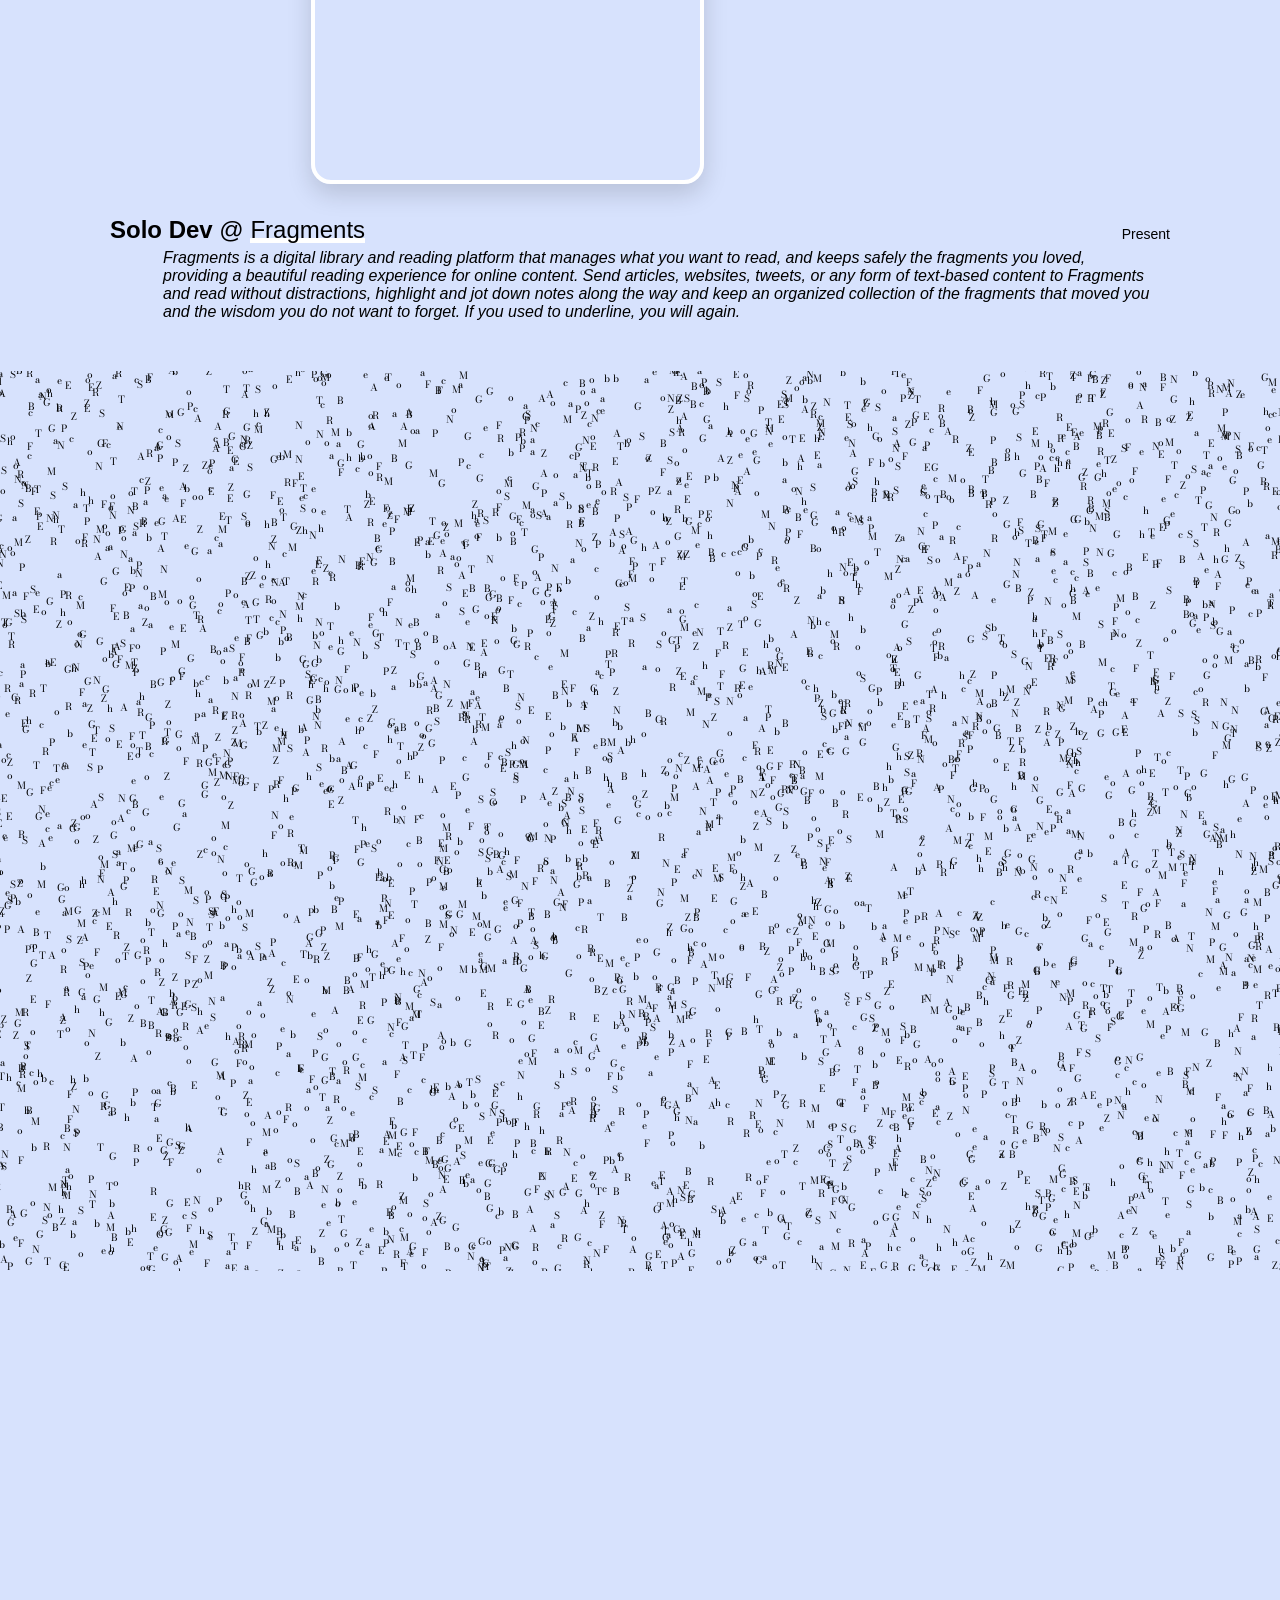
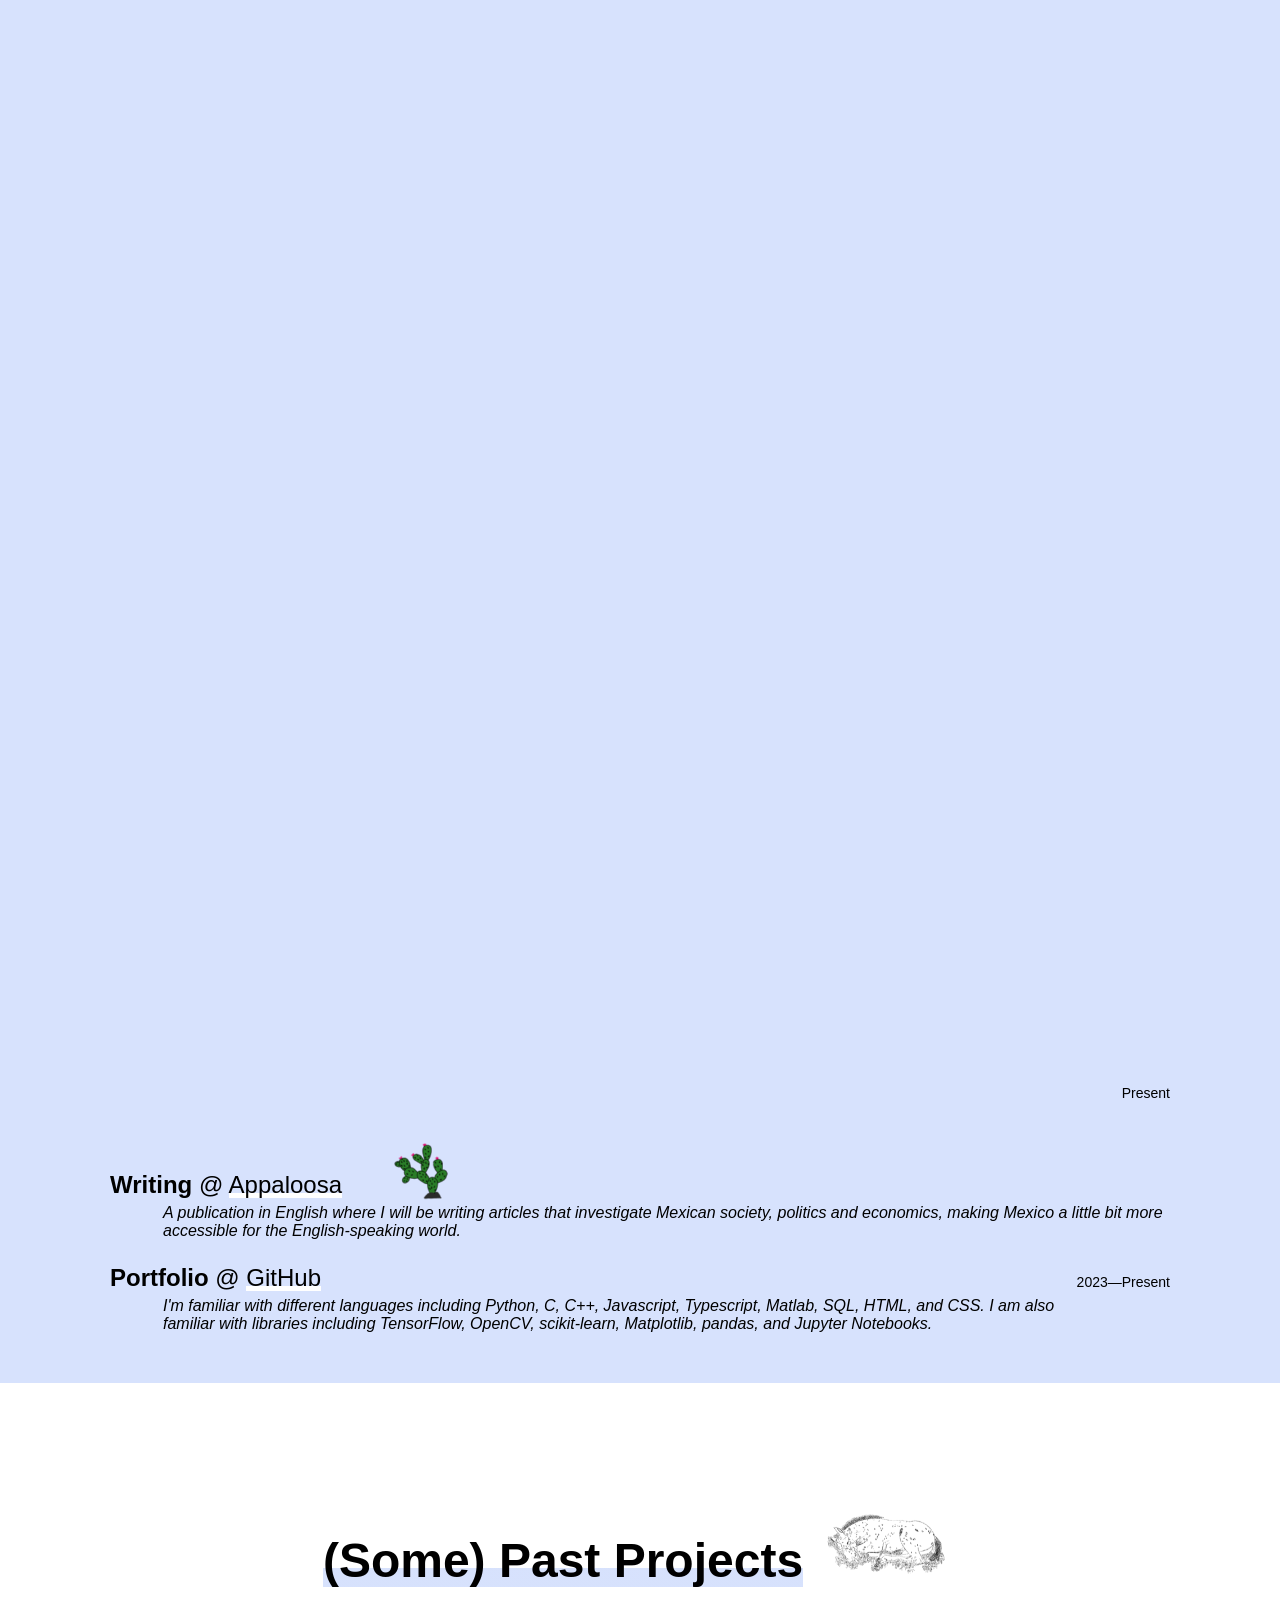
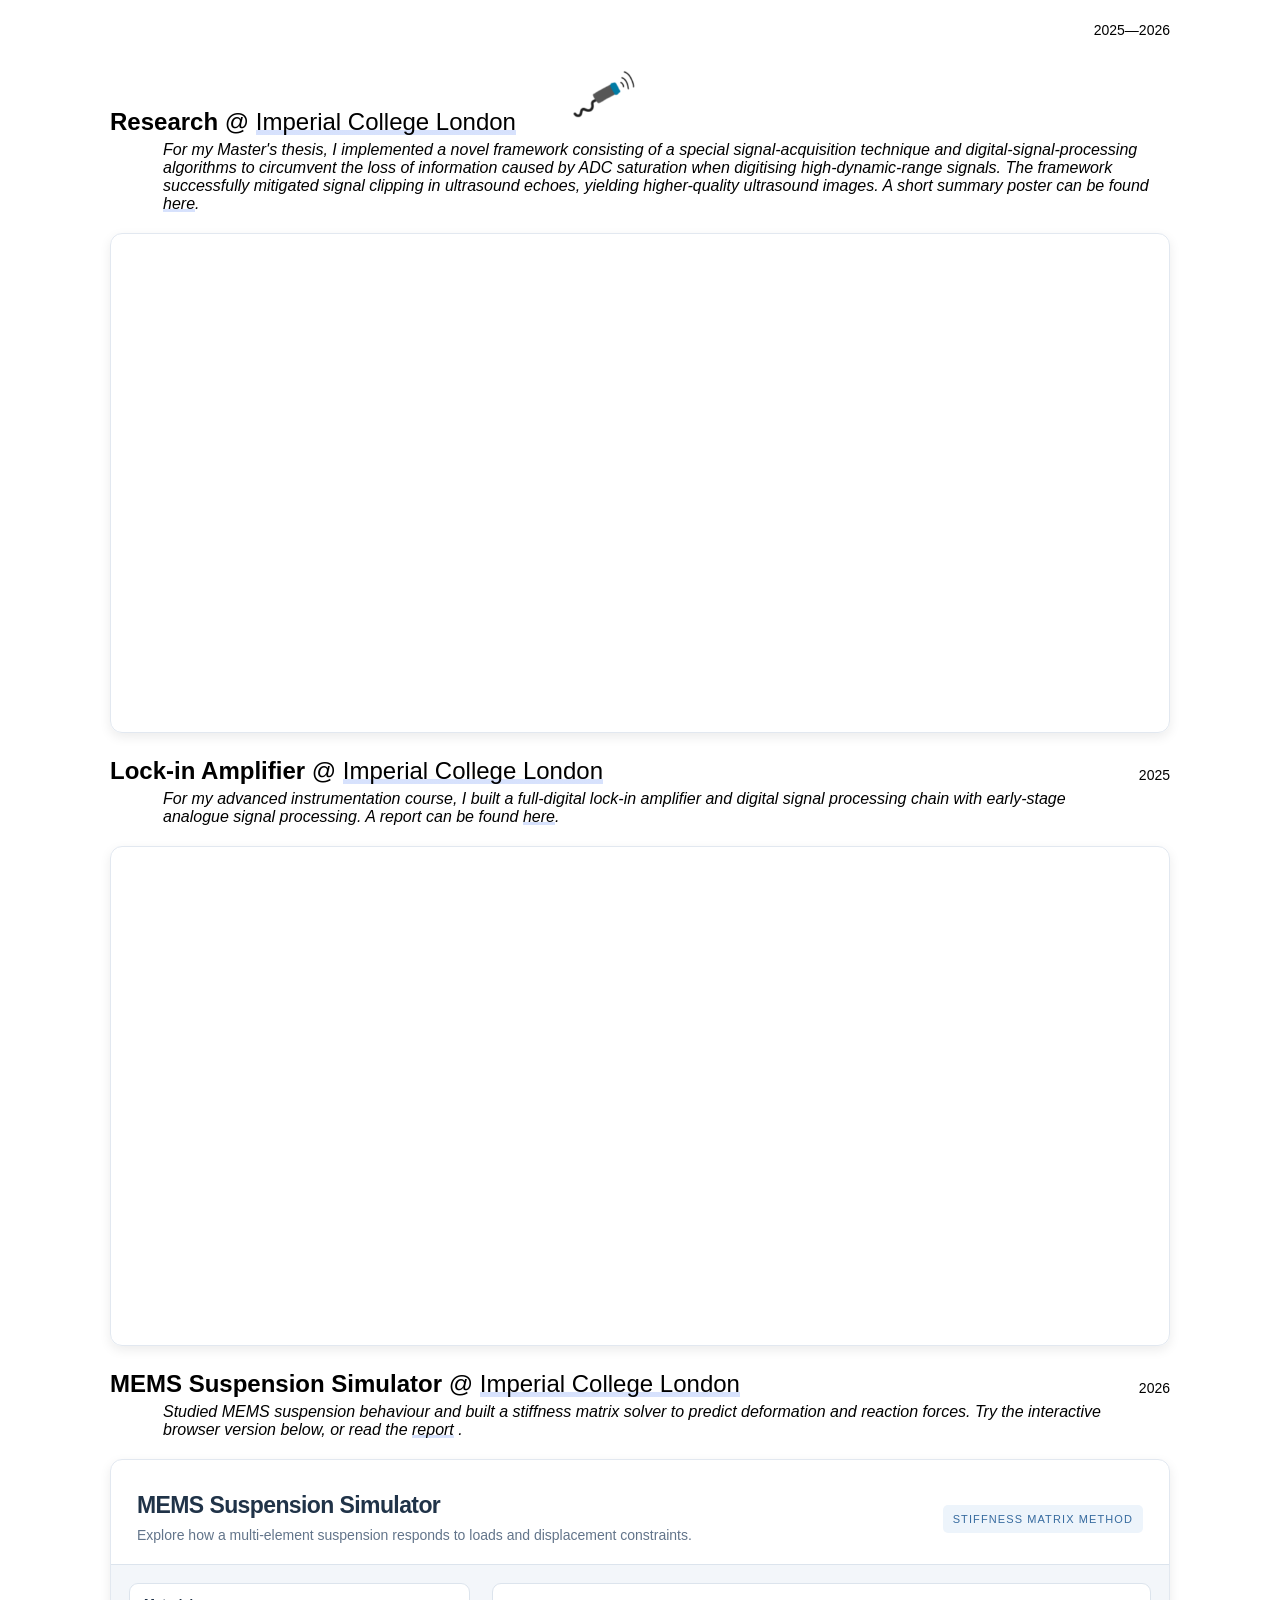
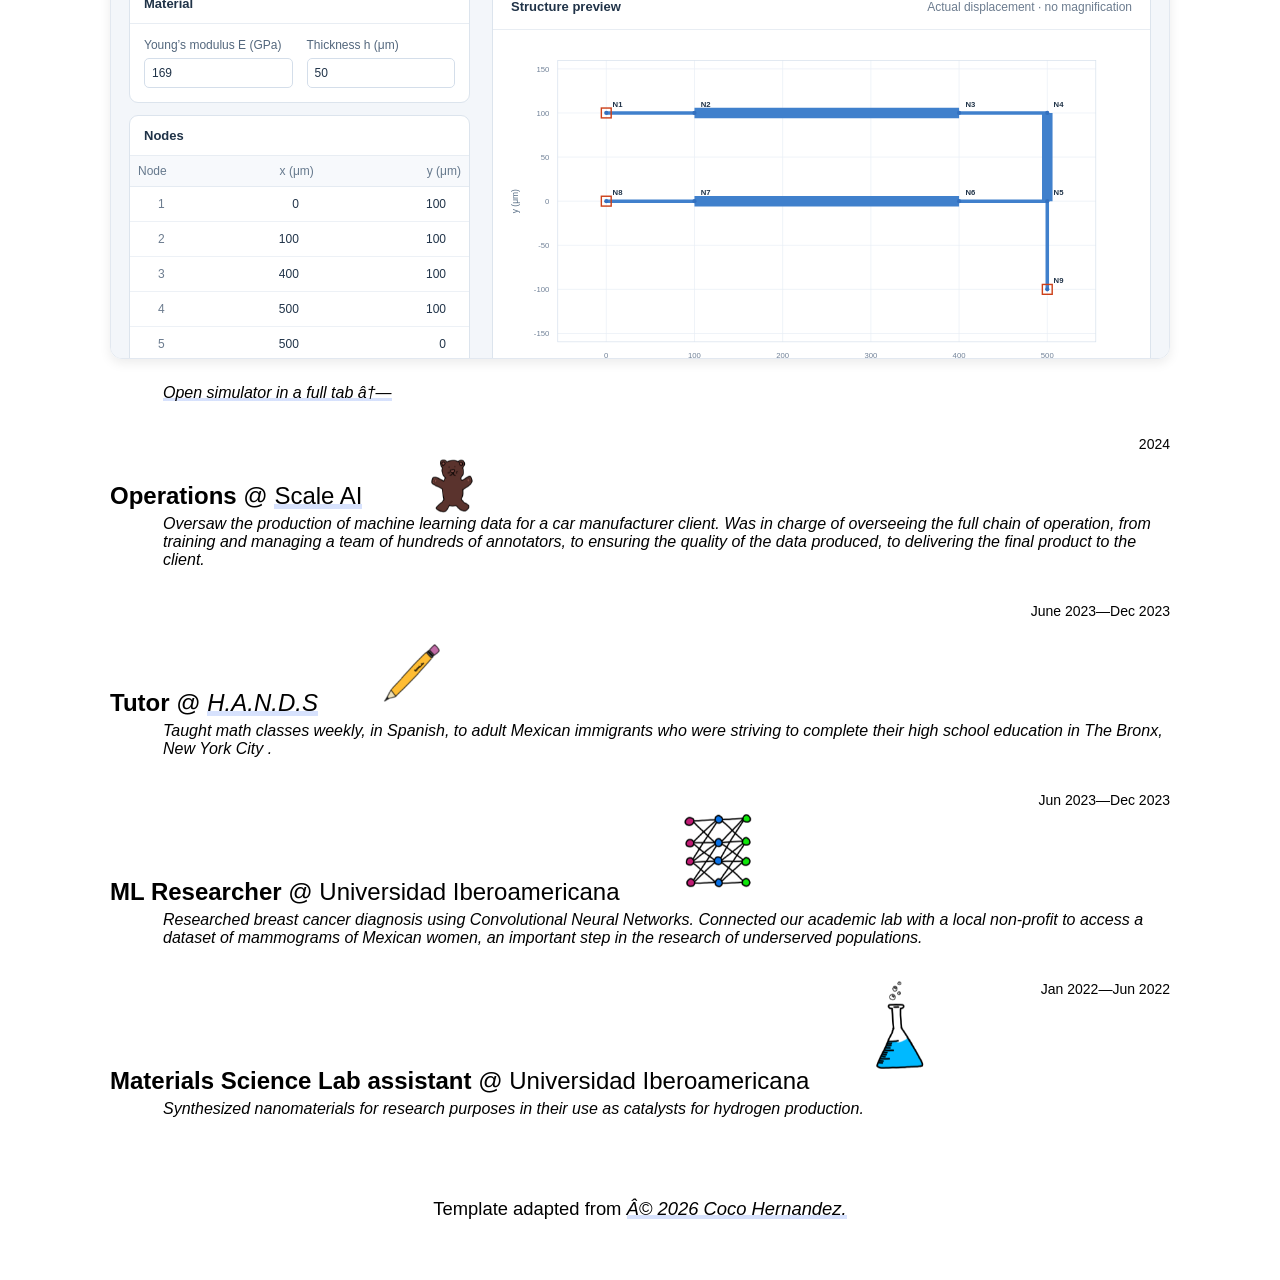
==== commit 07ae1dcd: "testing" ====
--- a/index.html
+++ b/index.html
@@ -156,12 +156,10 @@
   </a>.
 </p>
 
-<div class="mems-preview">
+<div class="poster-container">
   <iframe
     src="mems-simulator.html"
     title="Interactive MEMS suspension simulator"
-    width="100%"
-    height="1000"
     loading="lazy">
   </iframe>
 </div>
--- a/style.css
+++ b/style.css
@@ -356,26 +356,3 @@
     height: 200px !important;
   }
 }
-
-.mems-preview {
-  width: 100%;
-  margin: 24px 0;
-  overflow: hidden;
-  border: 1px solid #ddd;
-  border-radius: 12px;
-  background: #f2f2f2;
-}
-
-.mems-preview iframe {
-  display: block;
-  width: 100%;
-  height: 1000px;
-  min-width: 0;
-  border: 0;
-}
-
-@media (max-width: 760px) {
-  .mems-preview iframe {
-    height: 1200px;
-  }
-}
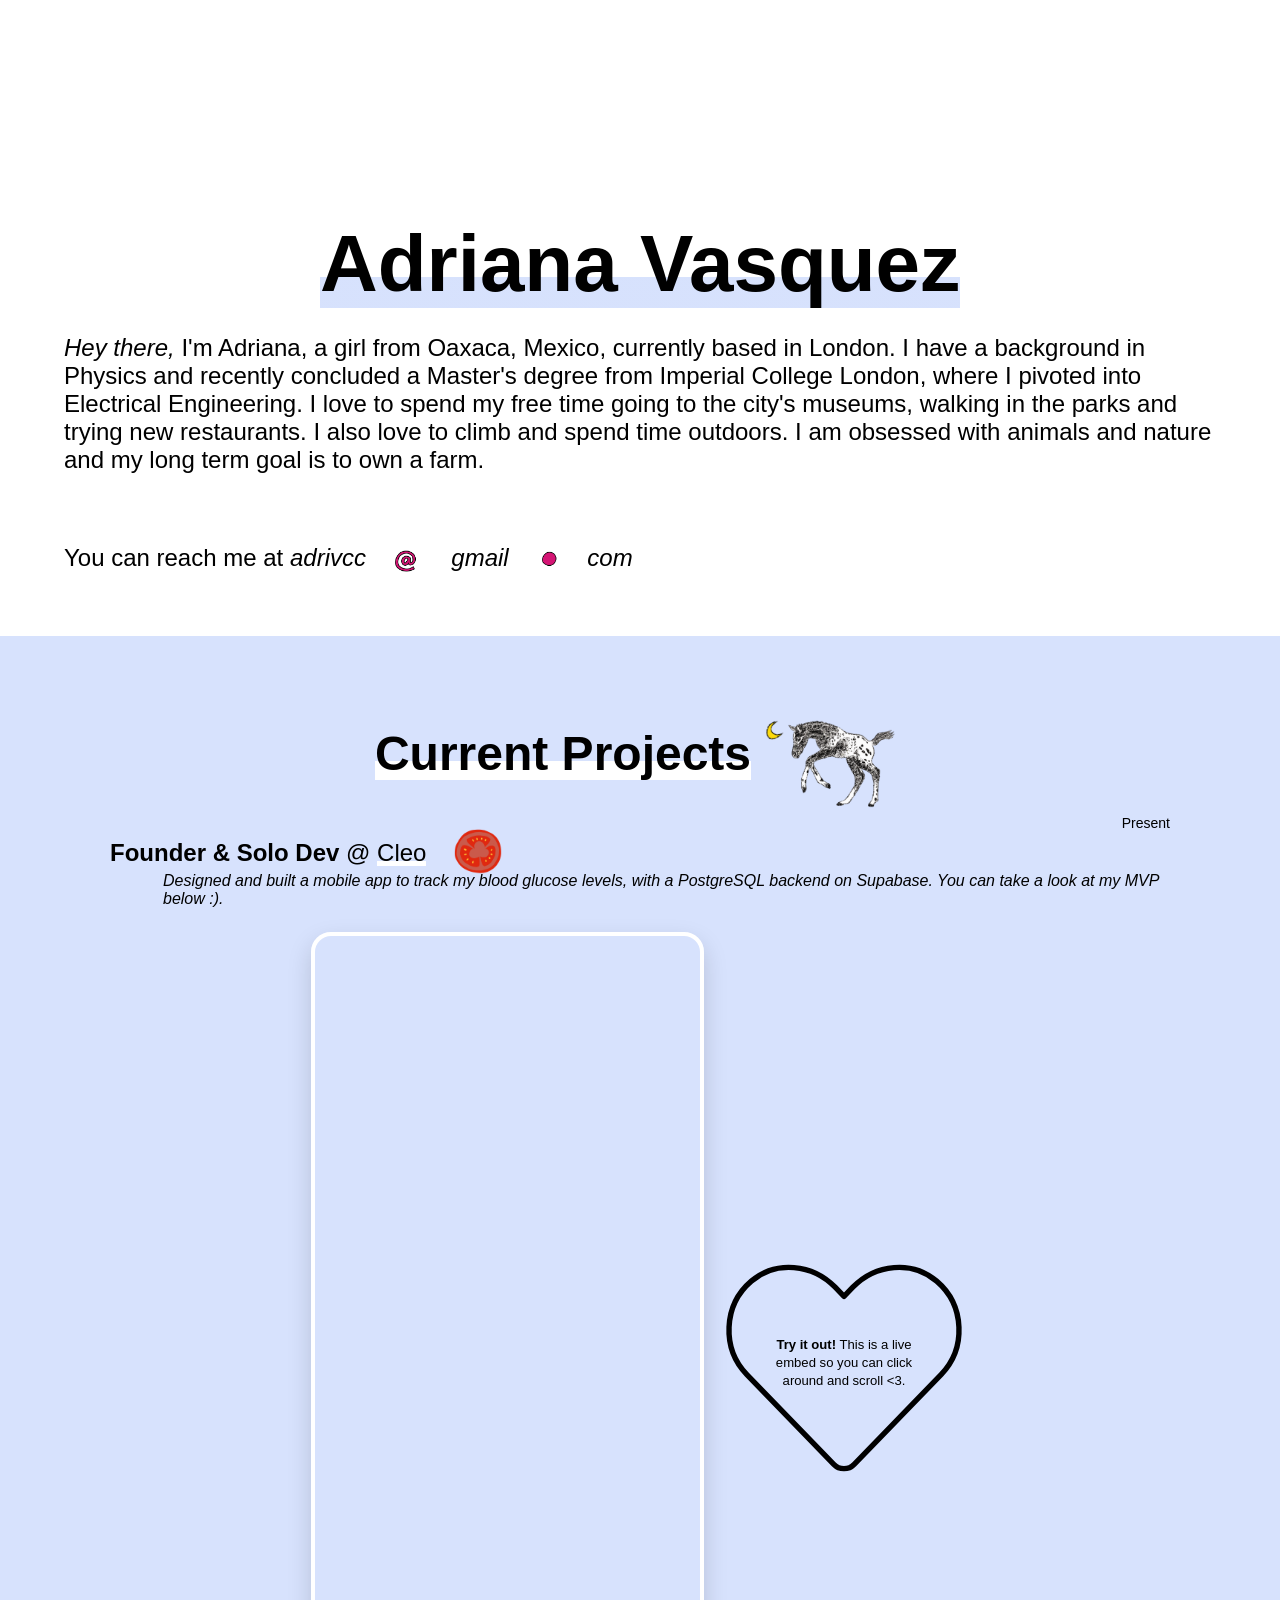
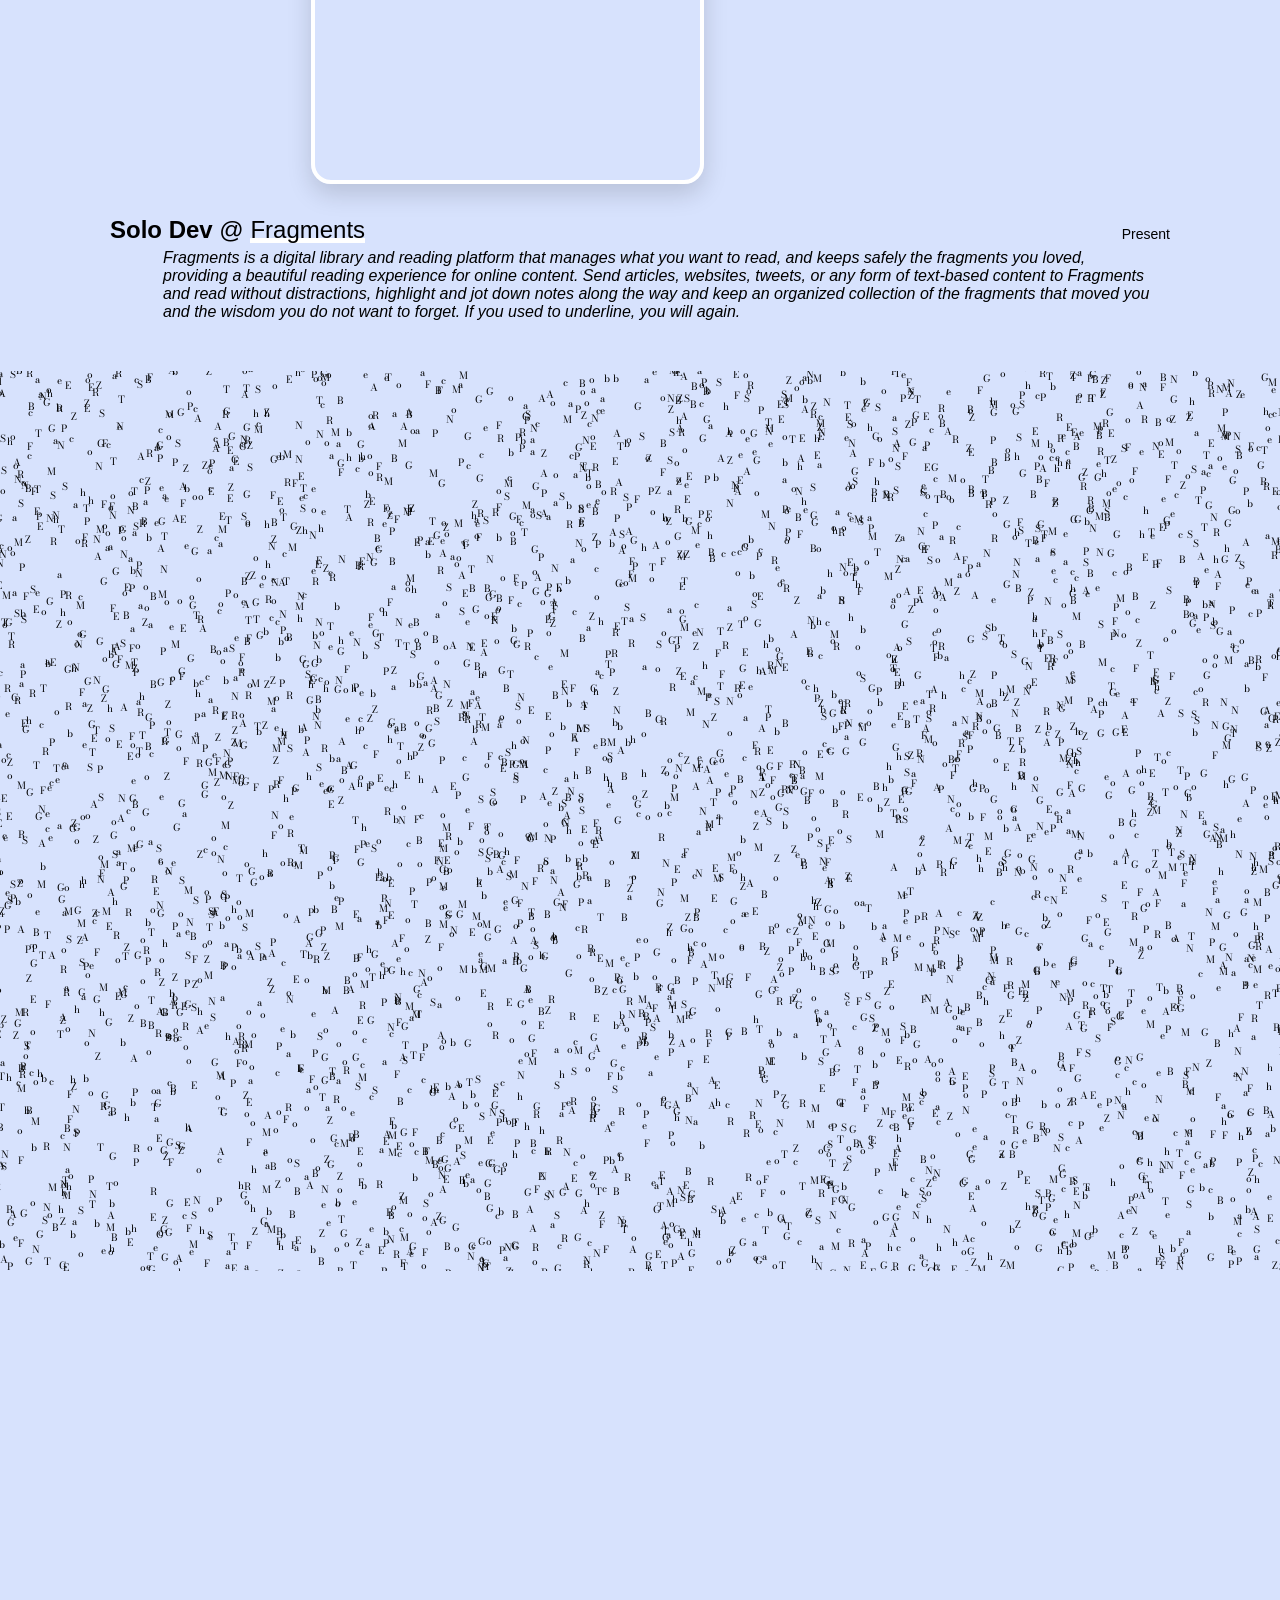
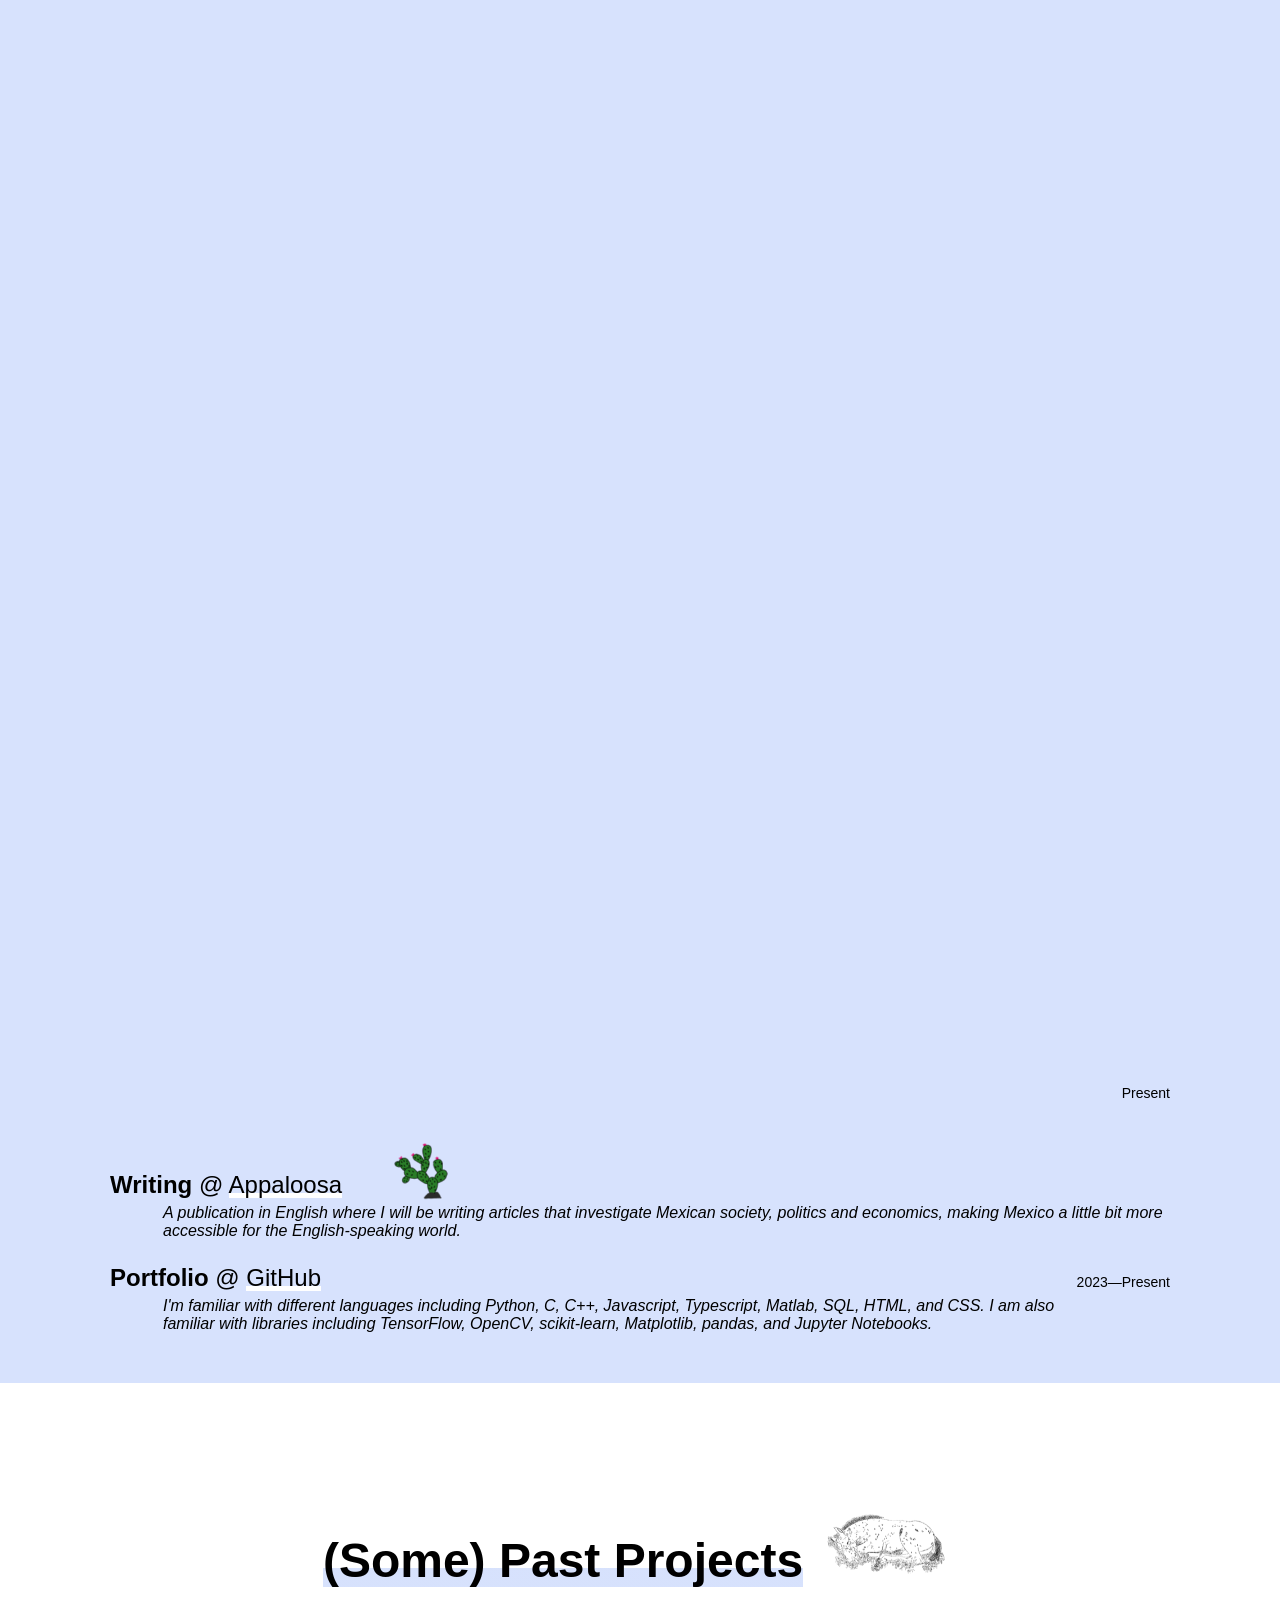
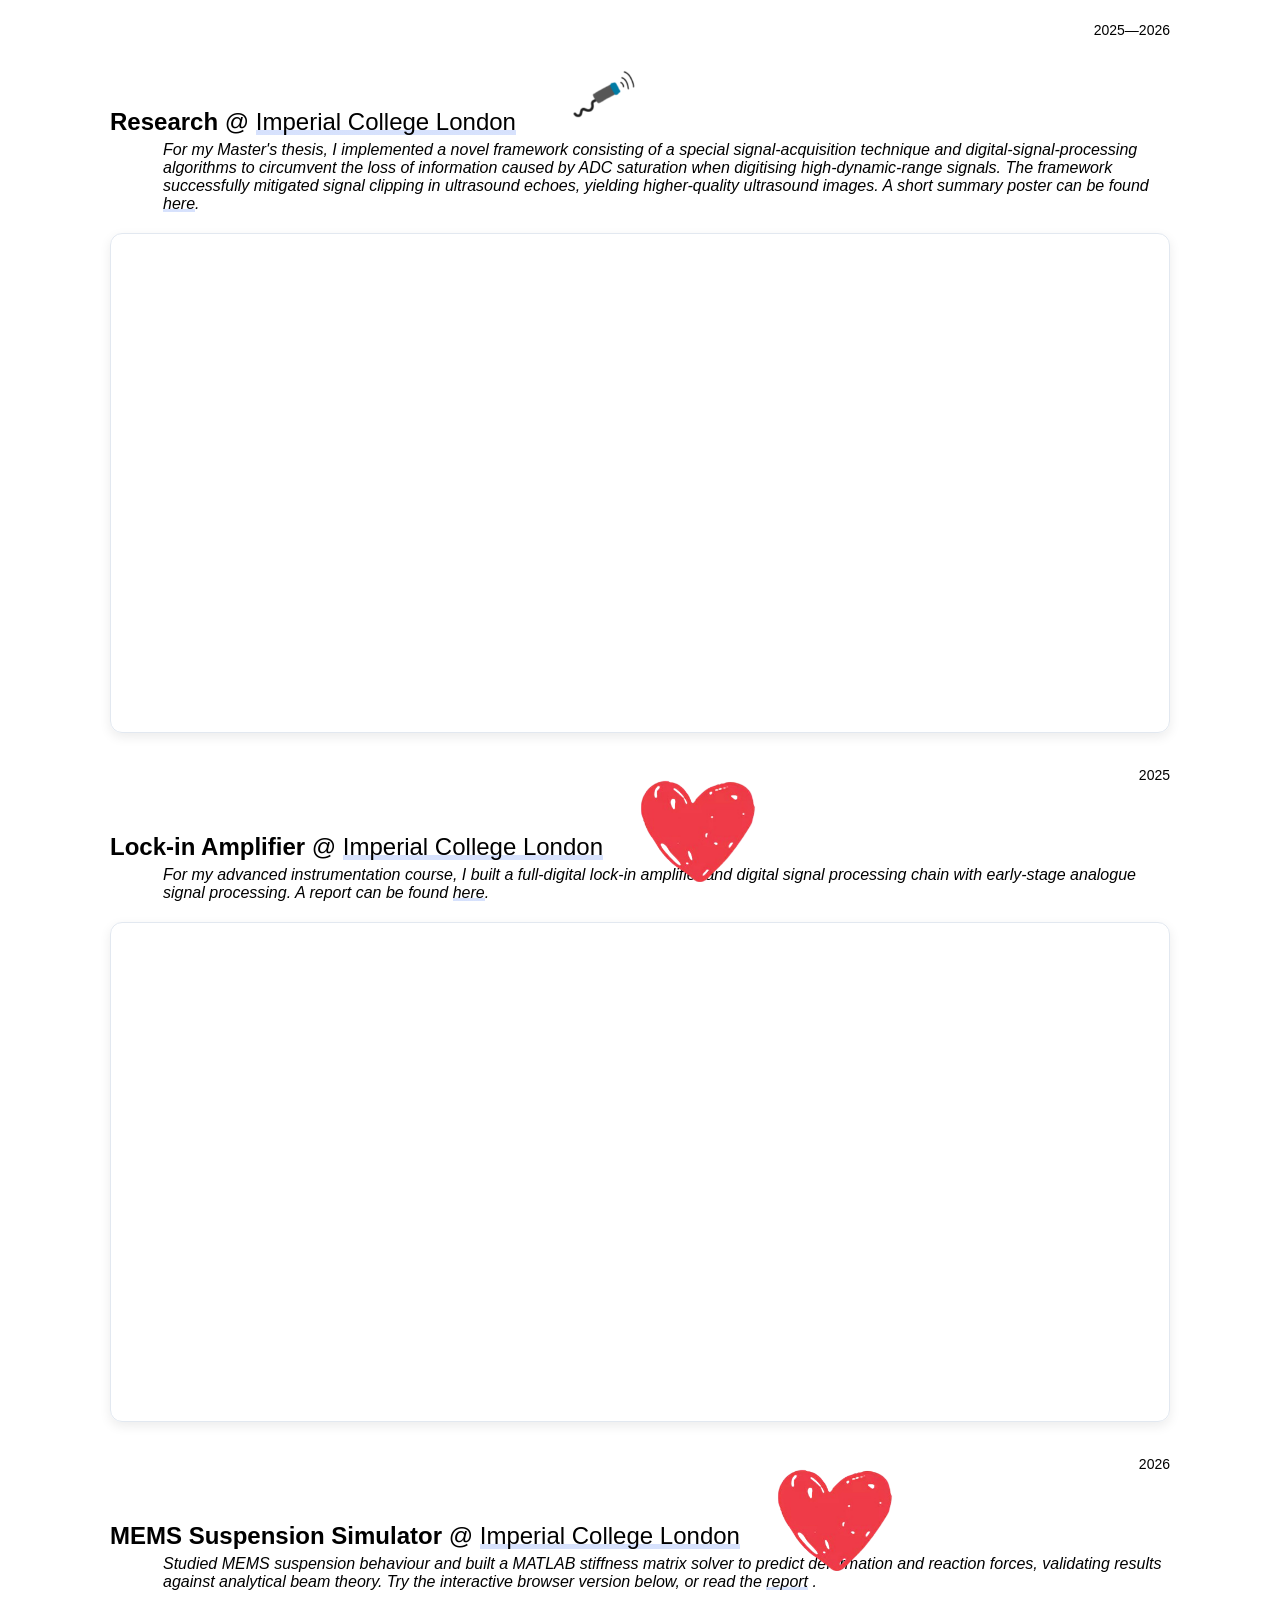
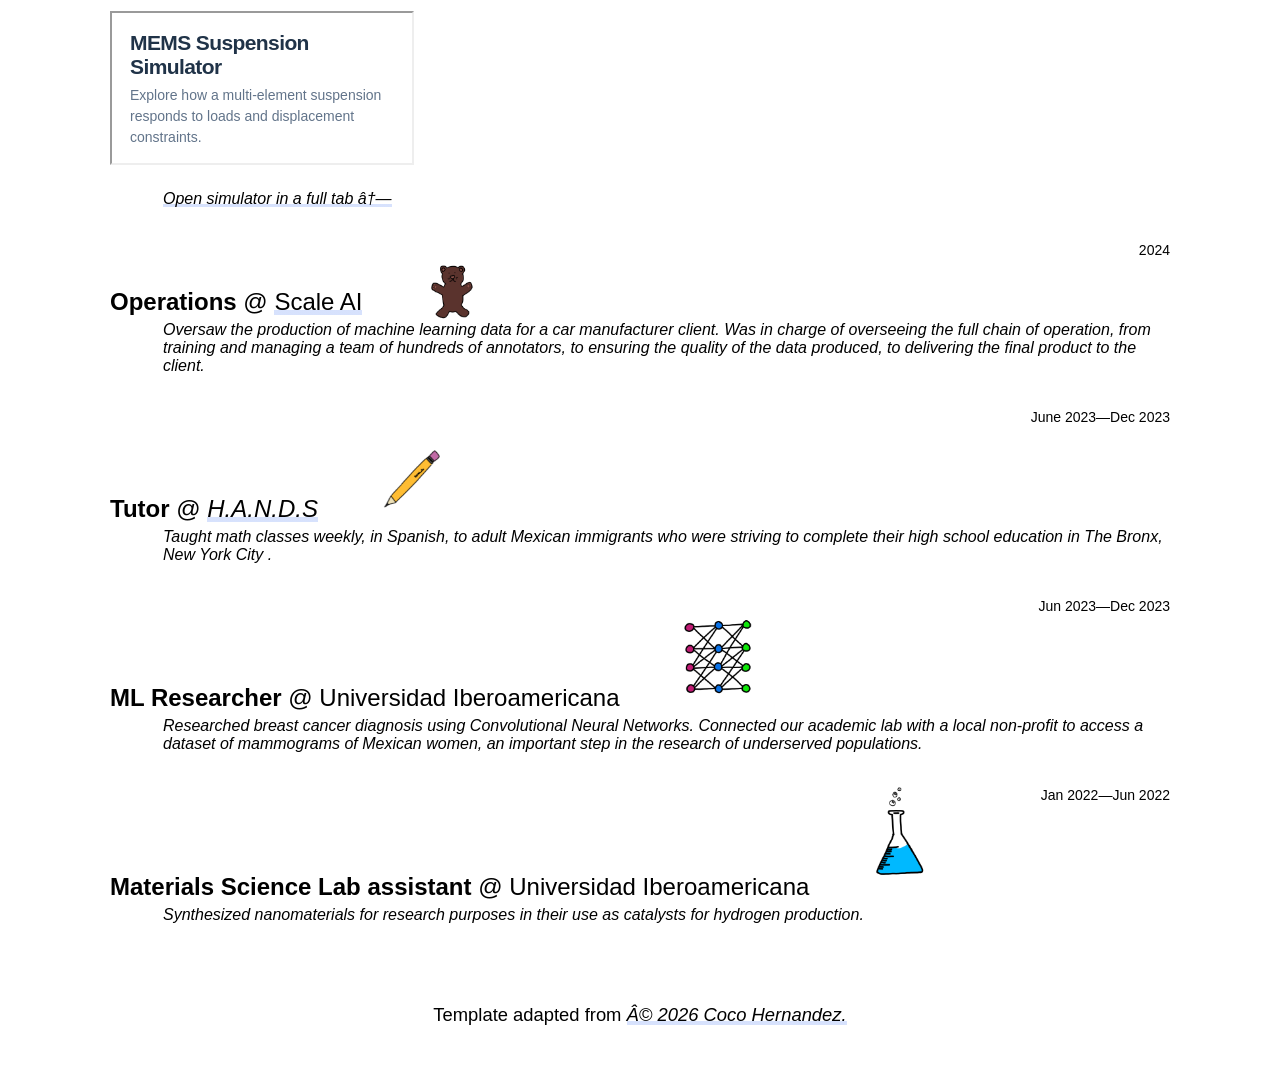
==== commit 624aed8c: "added heart icon" ====
--- a/index.html
+++ b/index.html
@@ -120,7 +120,7 @@
           </div>
 
             <p class="proj-title"><b>Lock-in Amplifier</b> @ <a href="06066818_06069202_ELEC70130_C3 (1).pdf"
-            target="_blank"><span class="thin-highlight-blue">Imperial College London</span></a> 
+            target="_blank"><span class="thin-highlight-blue">Imperial College London</span></a> <img class="descriptive-icon" src="imgs/heart.png" alt="" />
             <span style="float: right;font-size: 14px;">&nbsp;2025</span></p>
           <p class="proj-text">For my advanced instrumentation course, I built a full-digital lock-in amplifier and digital
 signal processing chain with early-stage
@@ -143,12 +143,14 @@
      rel="noopener noreferrer">
     <span class="thin-highlight-blue">Imperial College London</span>
   </a>
+  <img class="descriptive-icon" src="imgs/heart.png" alt="" />
   <span style="float: right; font-size: 14px;">&nbsp;2026</span>
 </p>
 
 <p class="proj-text">
-  Studied MEMS suspension behaviour and built a stiffness matrix
-  solver to predict deformation and reaction forces.
+  Studied MEMS suspension behaviour and built a MATLAB stiffness matrix
+  solver to predict deformation and reaction forces, validating results
+  against analytical beam theory.
   Try the interactive browser version below, or read the
   <a href="ELEC70102_Stiffness_Matrix_Report.pdf" target="_blank"
      rel="noopener noreferrer">
@@ -156,7 +158,7 @@
   </a>.
 </p>
 
-<div class="poster-container">
+<div class="mems-preview">
   <iframe
     src="mems-simulator.html"
     title="Interactive MEMS suspension simulator"
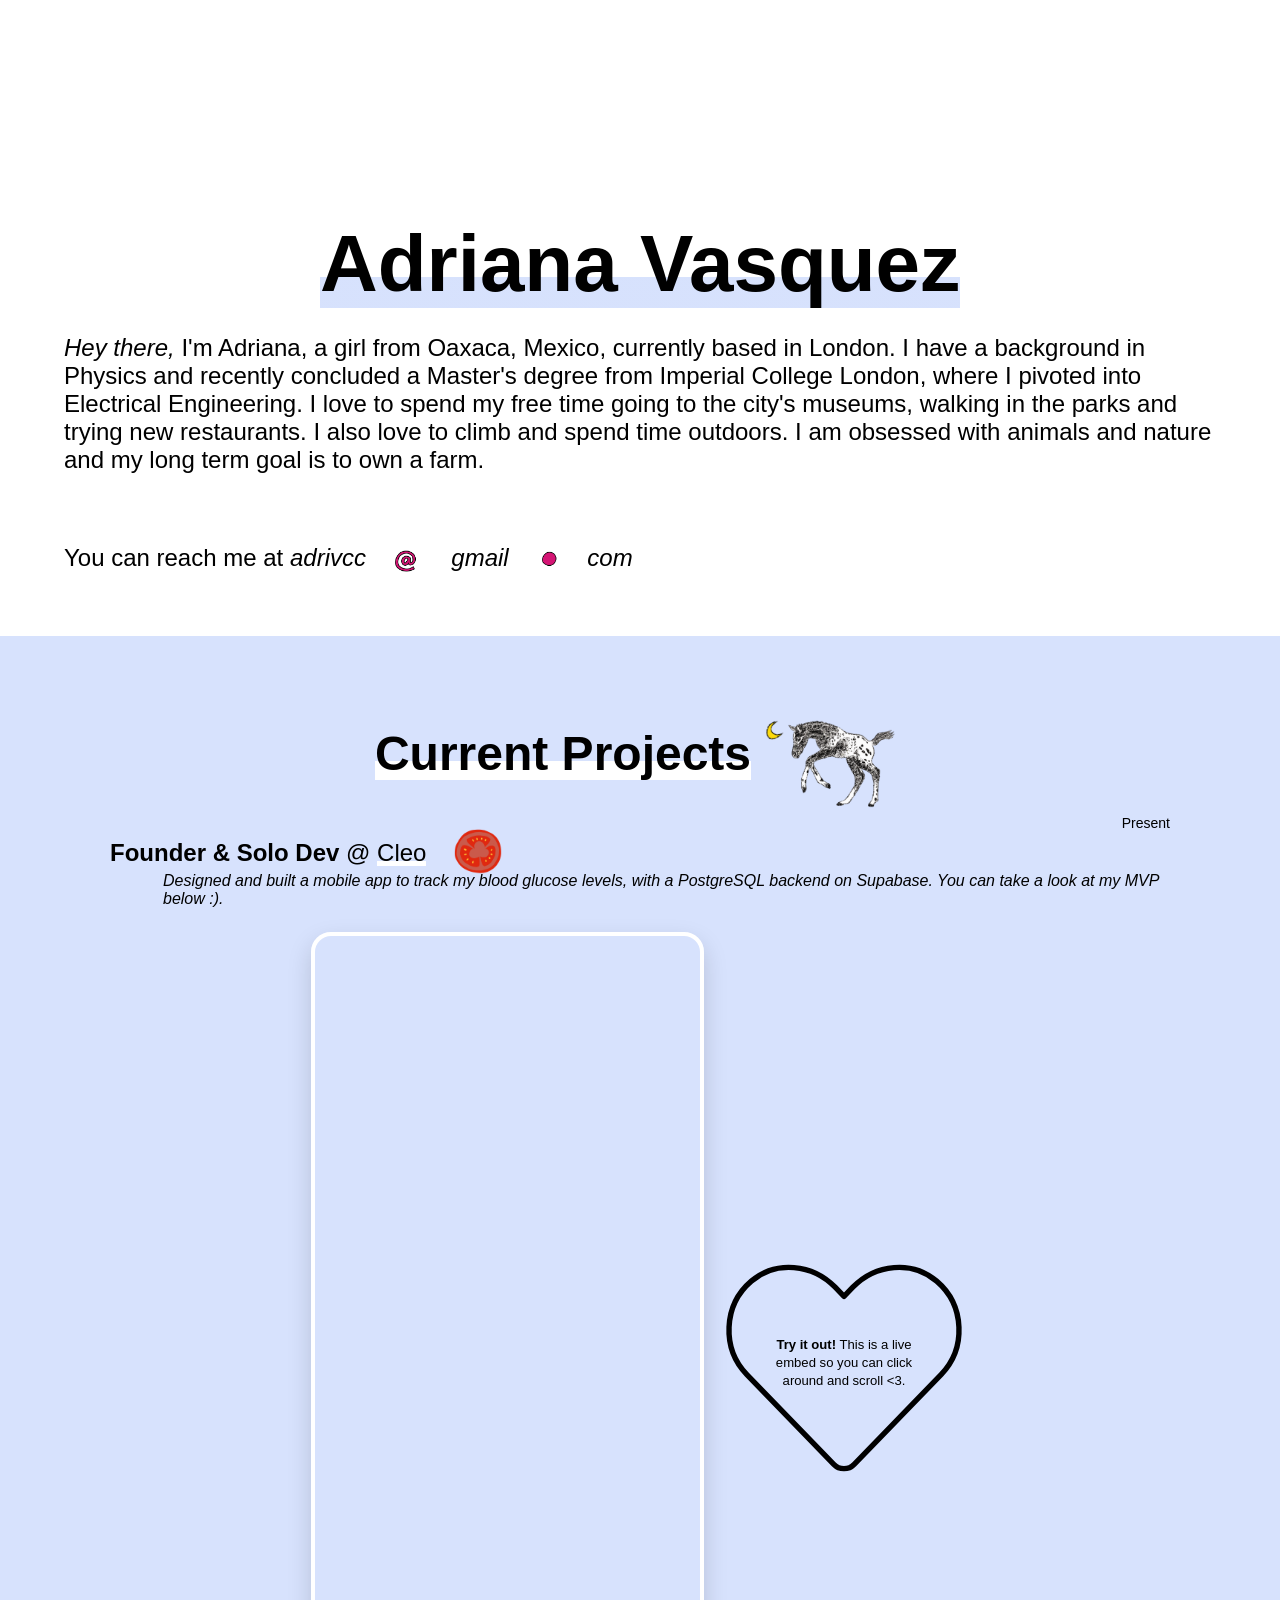
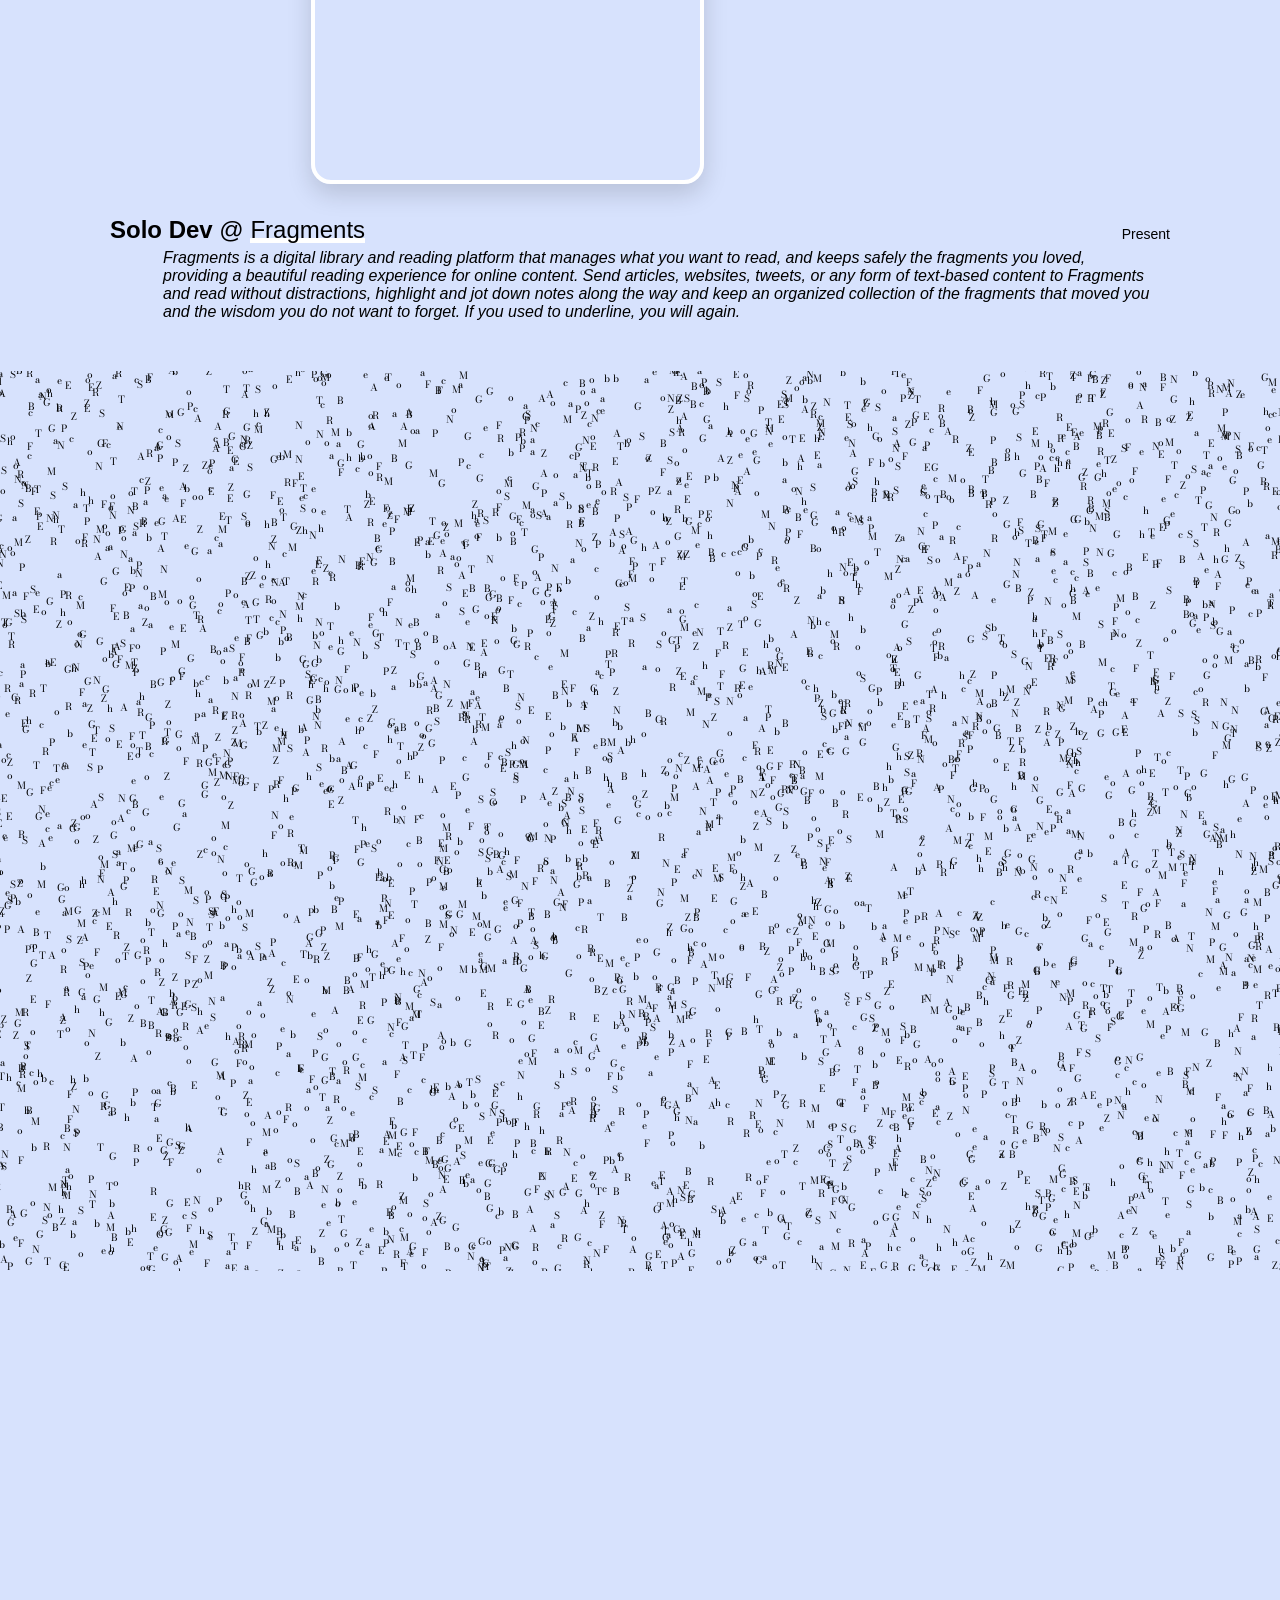
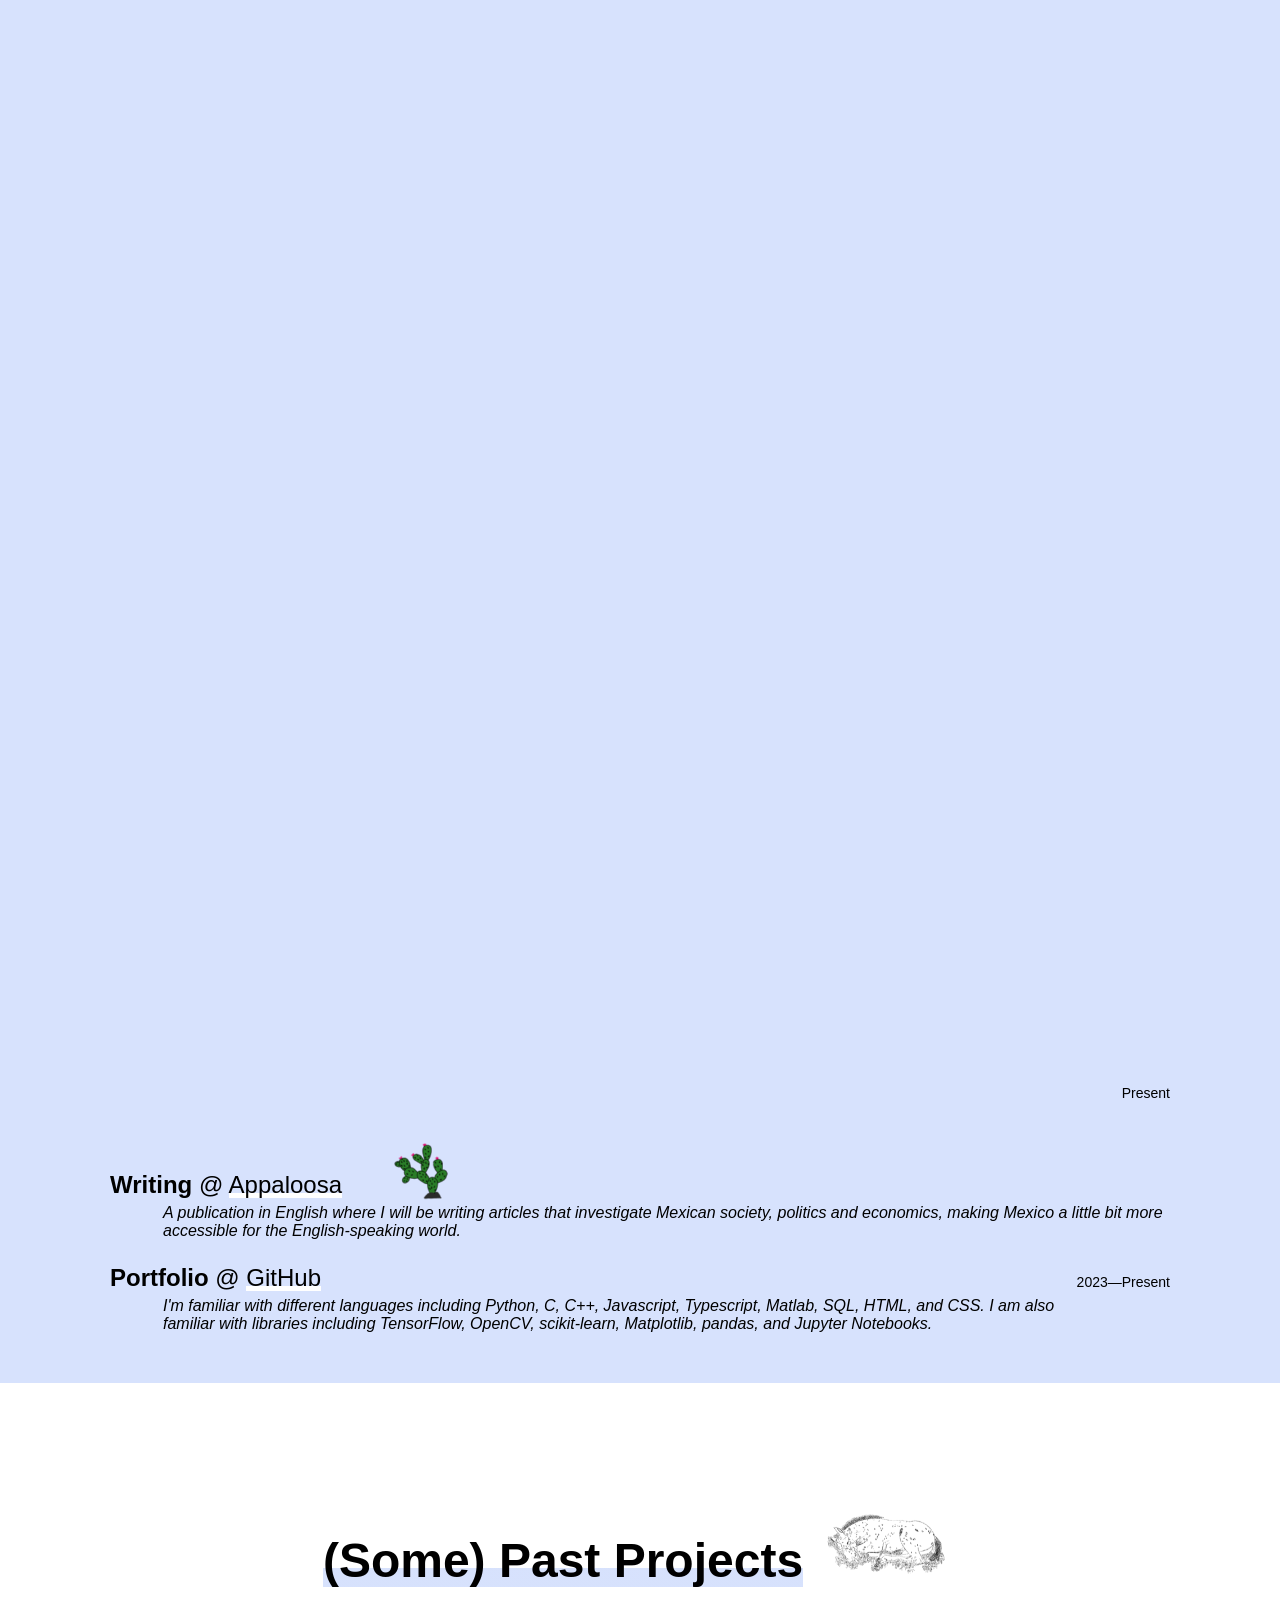
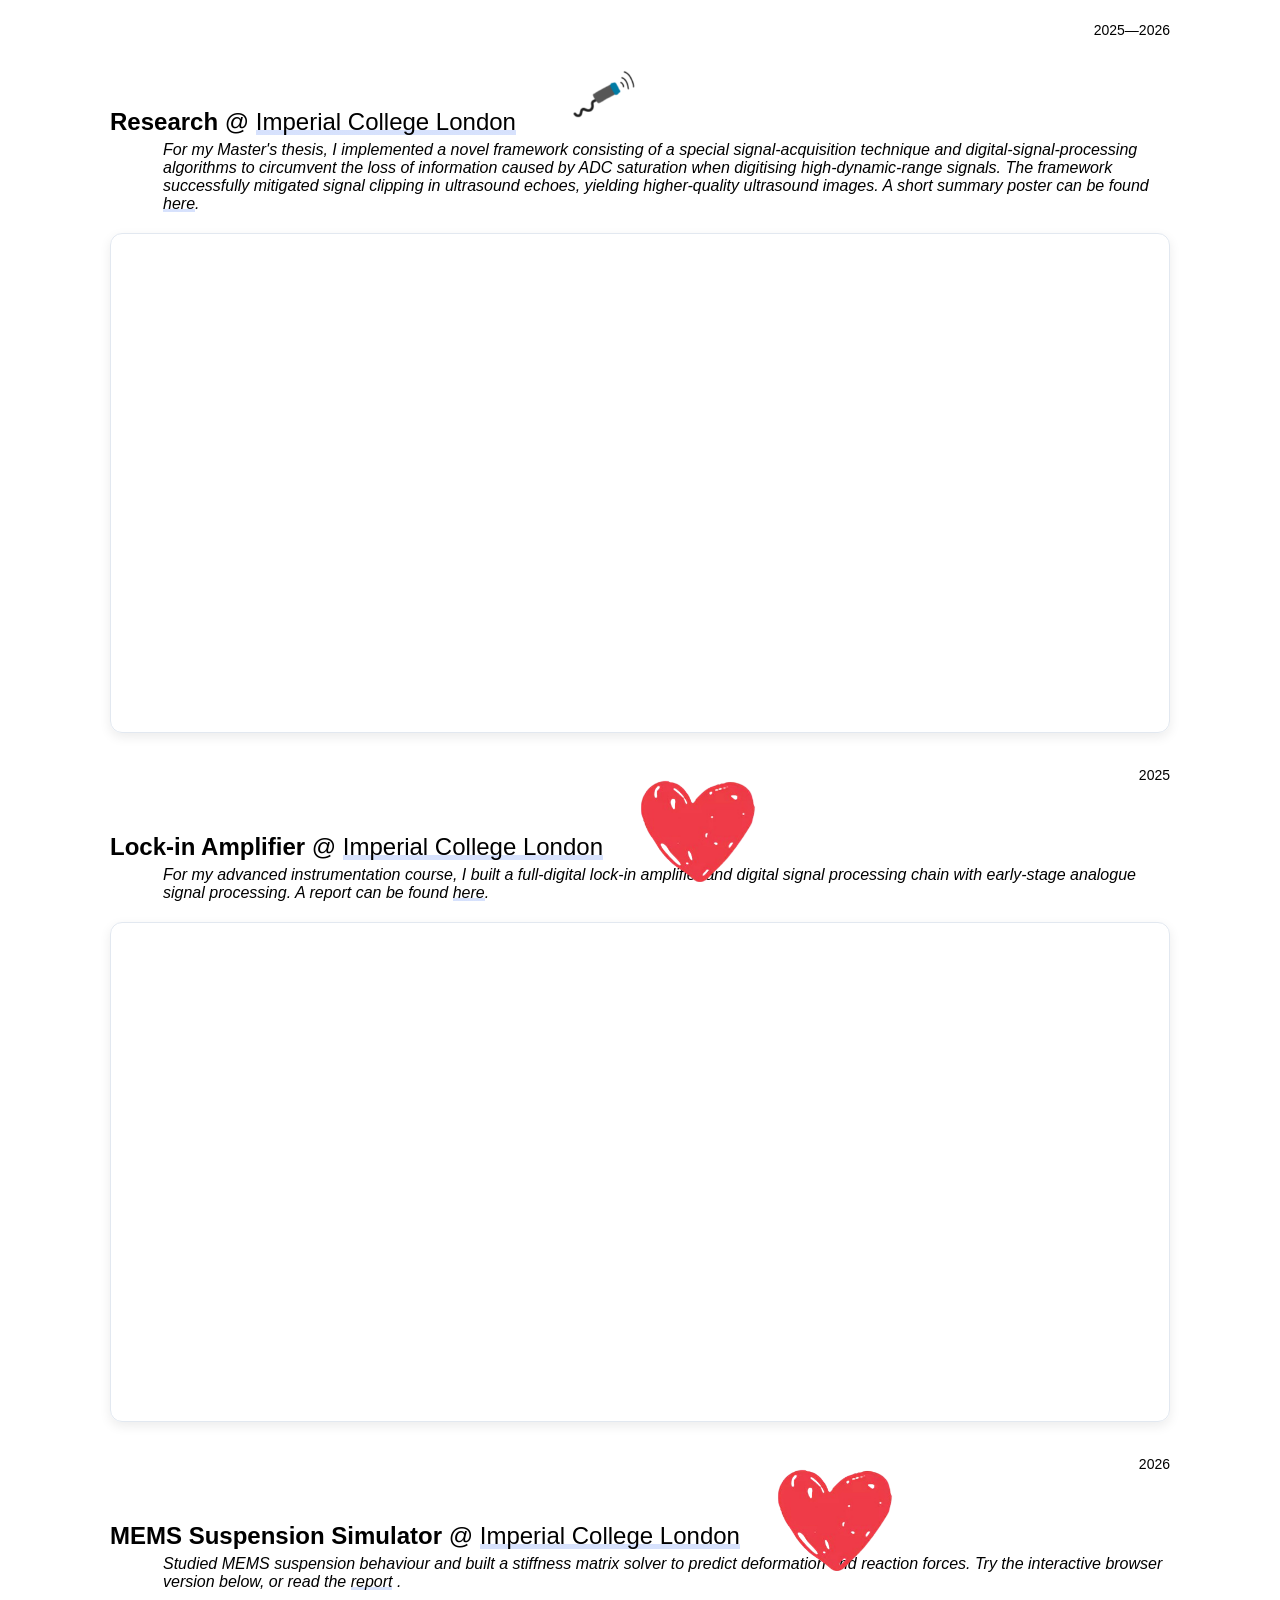
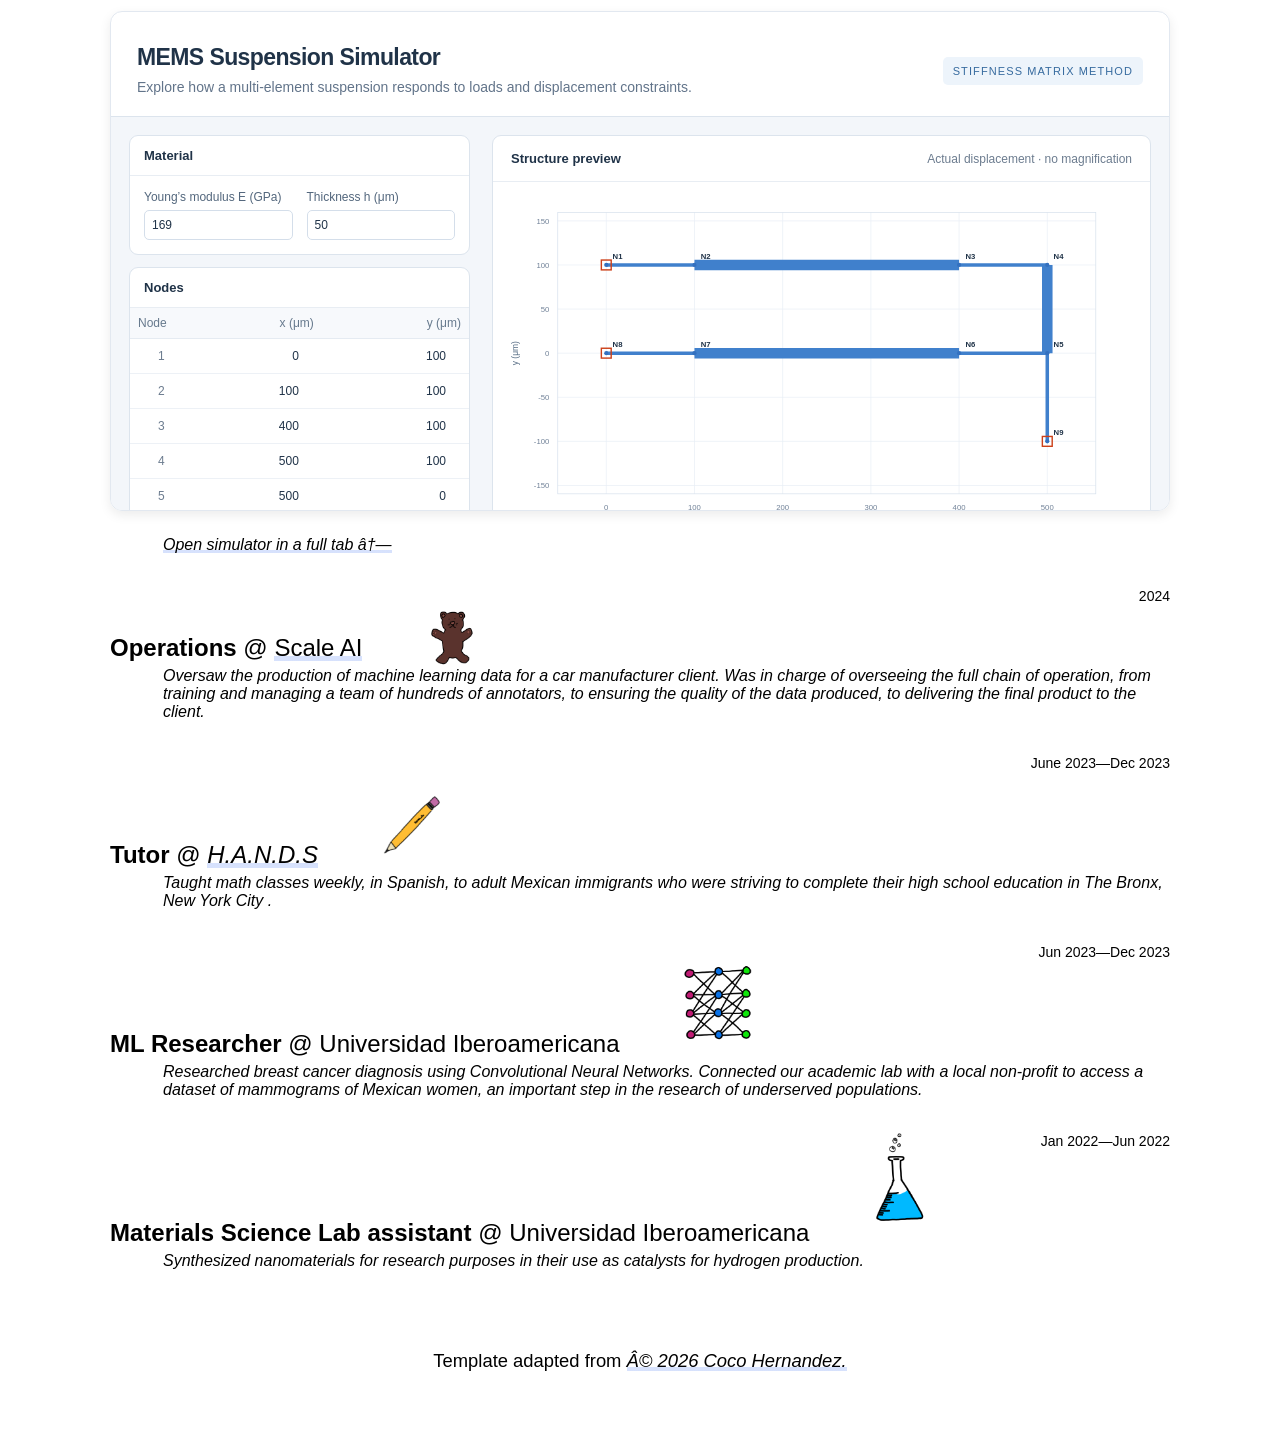
==== commit 40889f6d: "Merge branch 'main' of https://github.com/adrivcccc/portfolio" ====
--- a/index.html
+++ b/index.html
@@ -148,9 +148,8 @@
 </p>
 
 <p class="proj-text">
-  Studied MEMS suspension behaviour and built a MATLAB stiffness matrix
-  solver to predict deformation and reaction forces, validating results
-  against analytical beam theory.
+  Studied MEMS suspension behaviour and built a stiffness matrix
+  solver to predict deformation and reaction forces.
   Try the interactive browser version below, or read the
   <a href="ELEC70102_Stiffness_Matrix_Report.pdf" target="_blank"
      rel="noopener noreferrer">
@@ -158,7 +157,7 @@
   </a>.
 </p>
 
-<div class="mems-preview">
+<div class="poster-container">
   <iframe
     src="mems-simulator.html"
     title="Interactive MEMS suspension simulator"
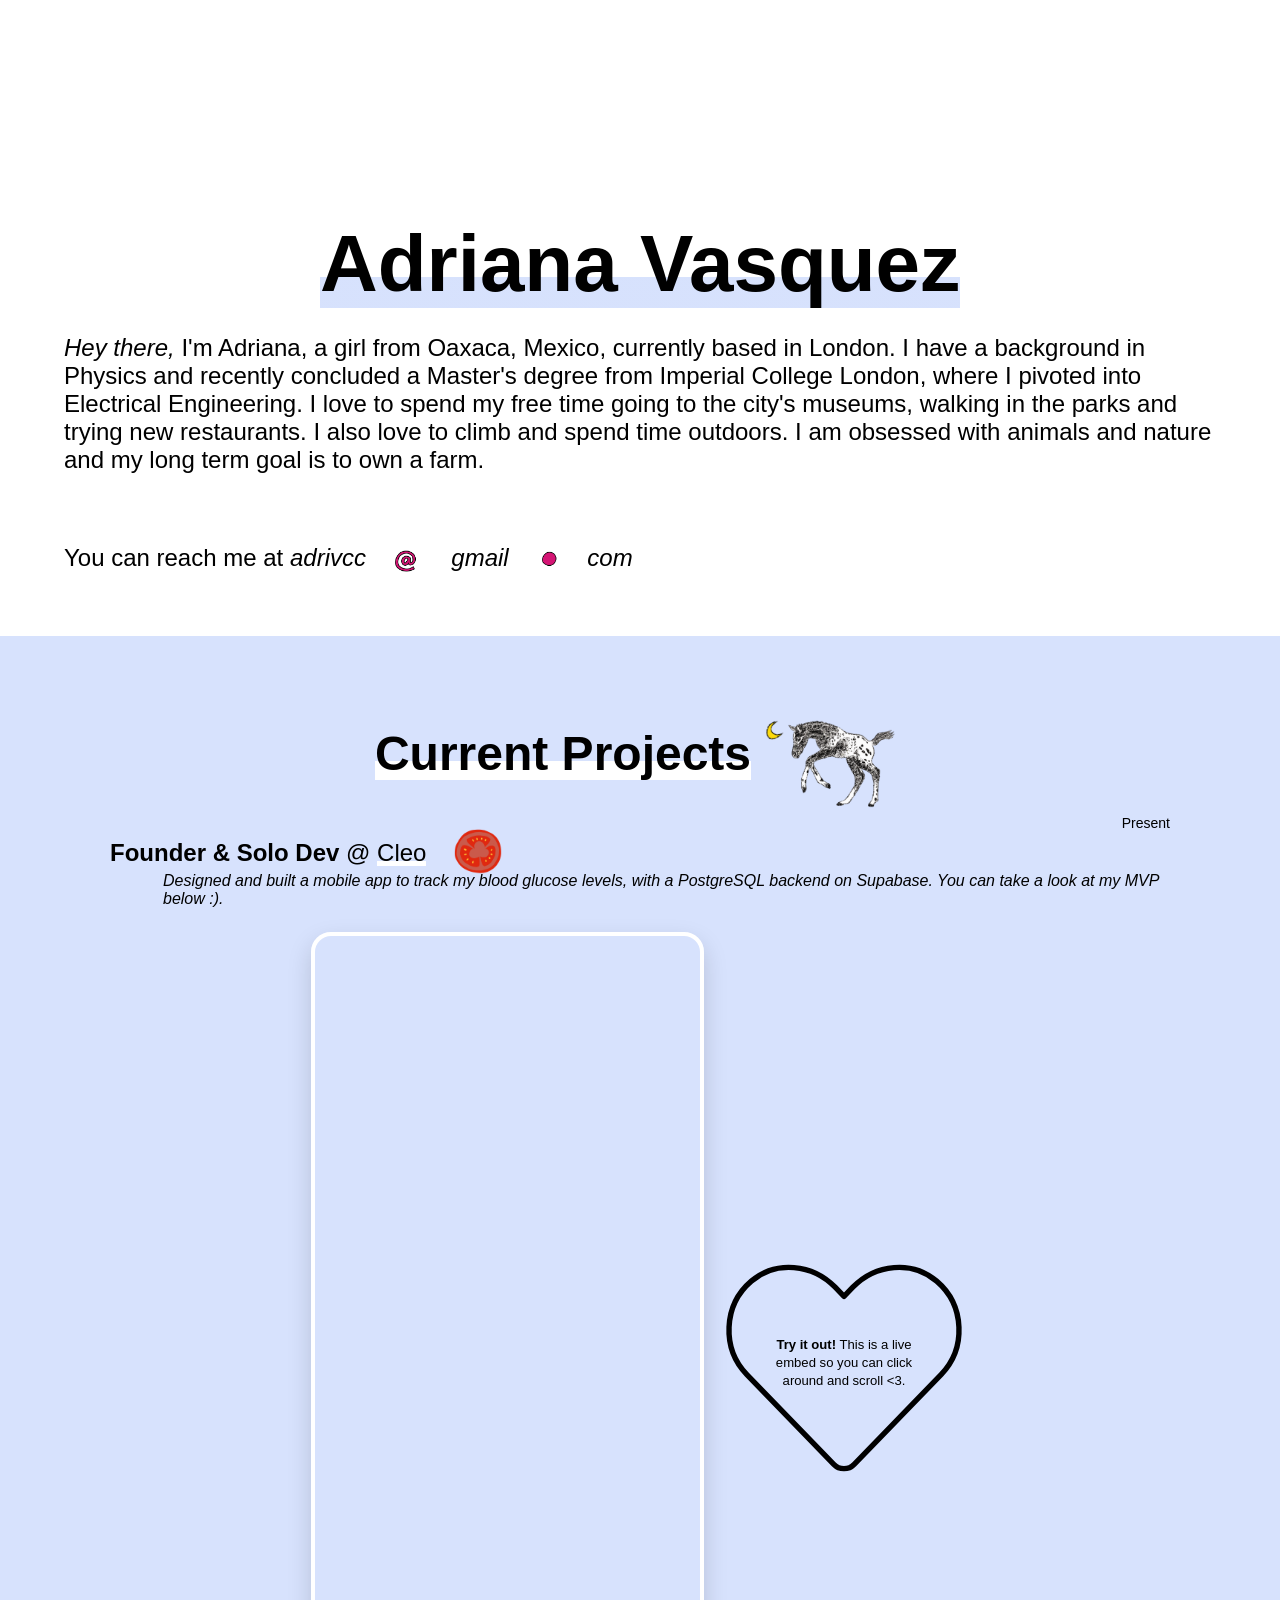
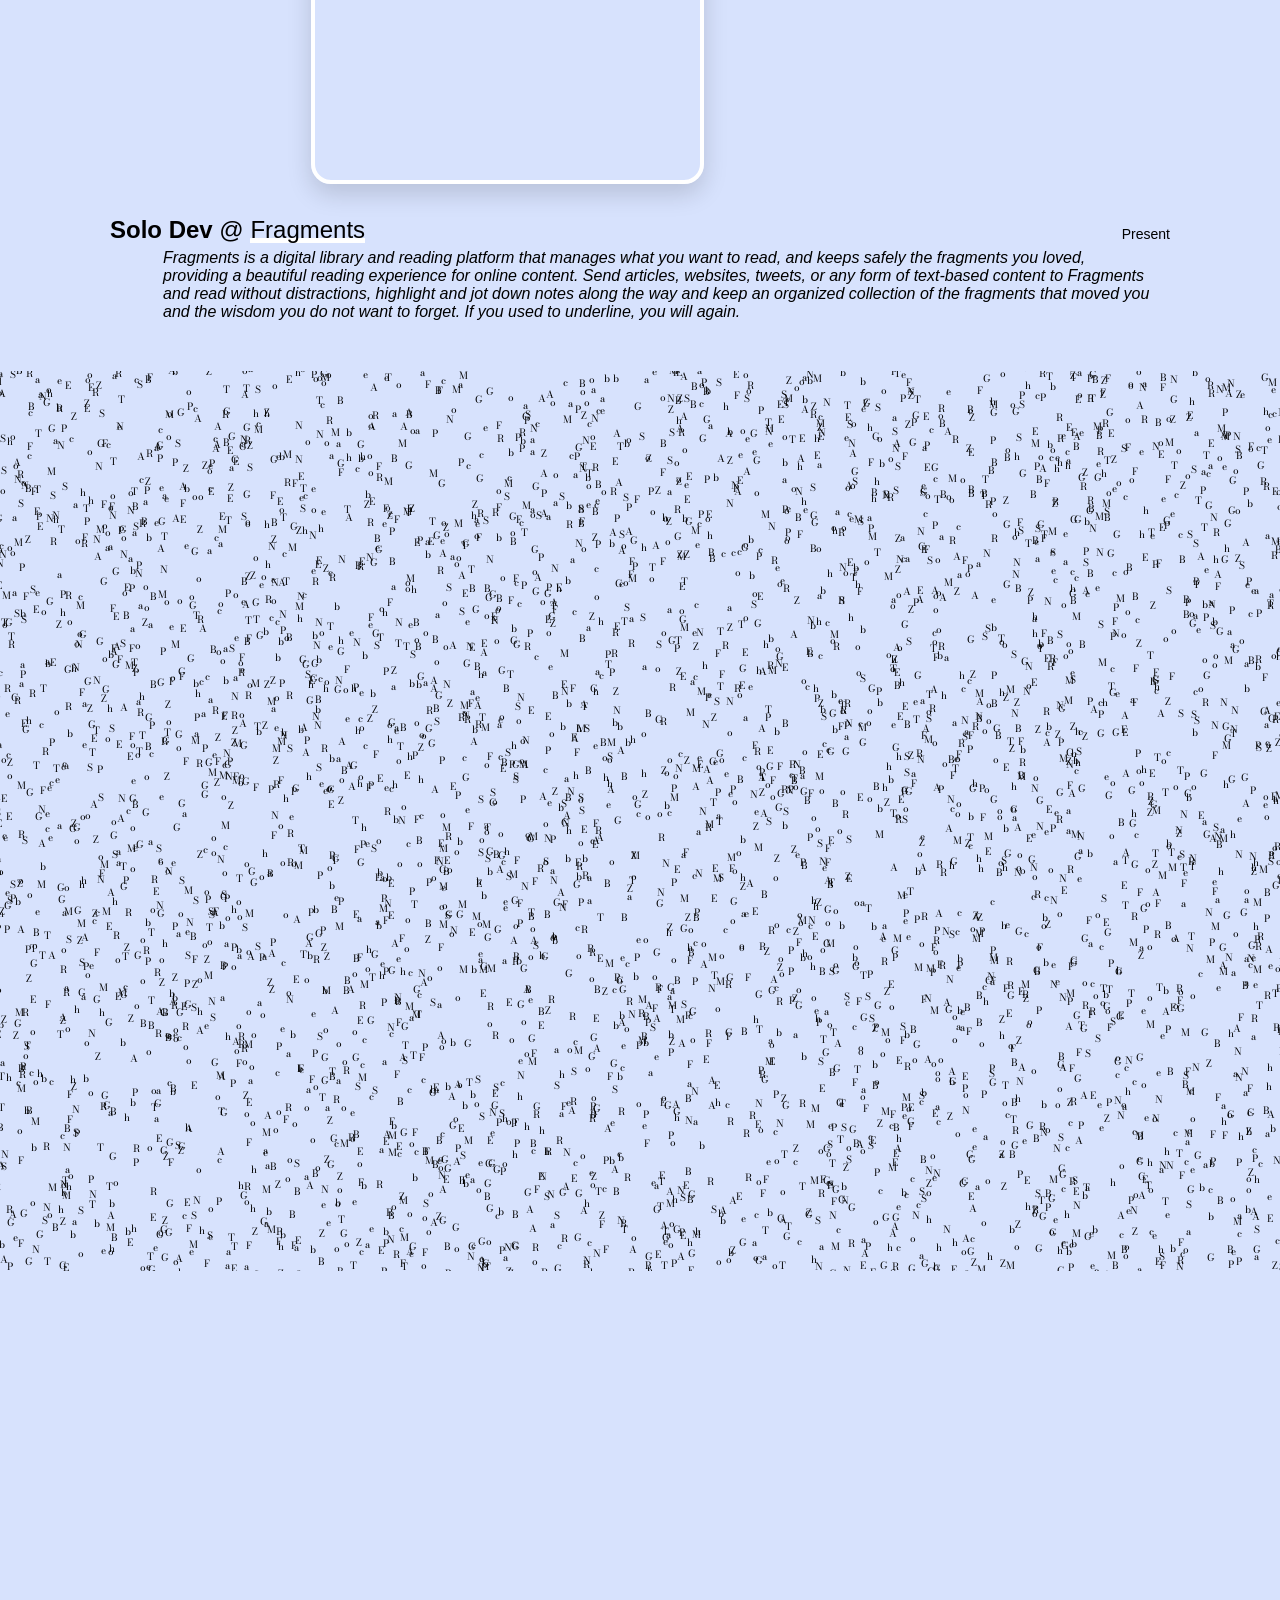
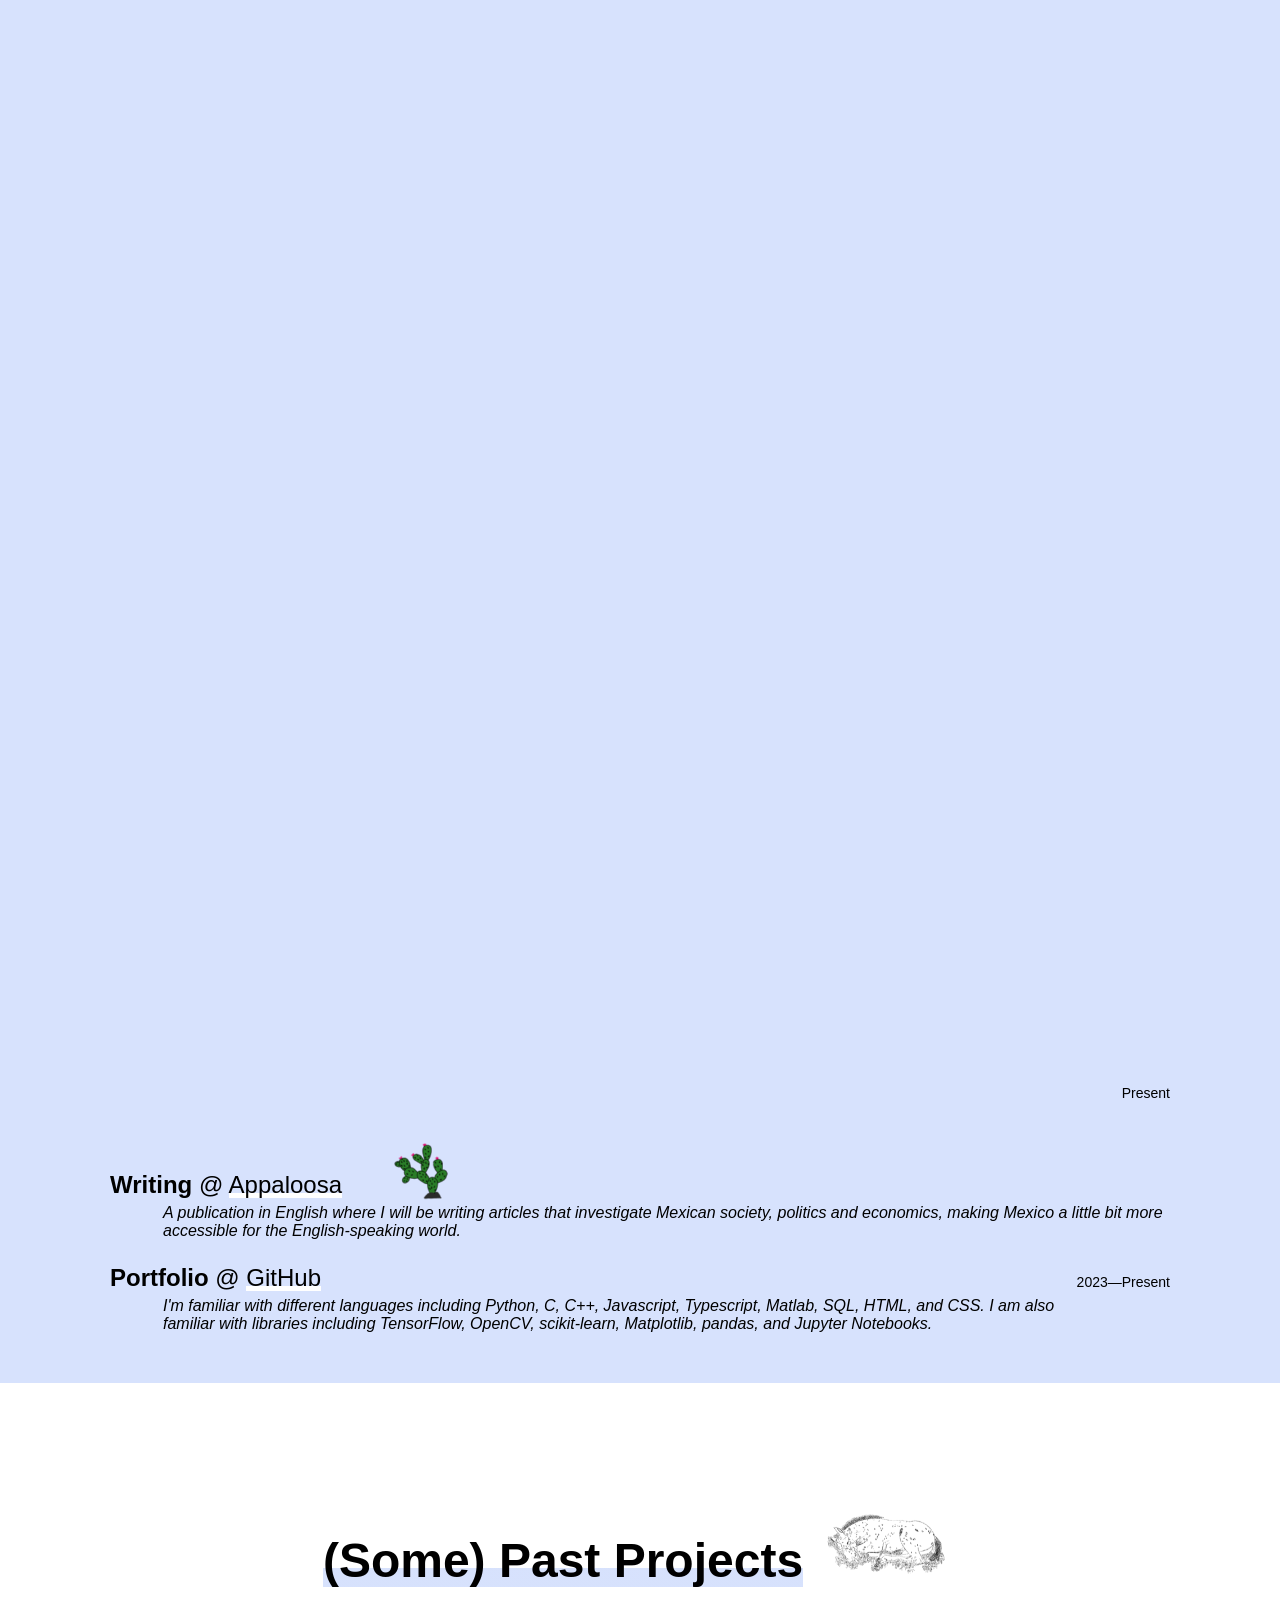
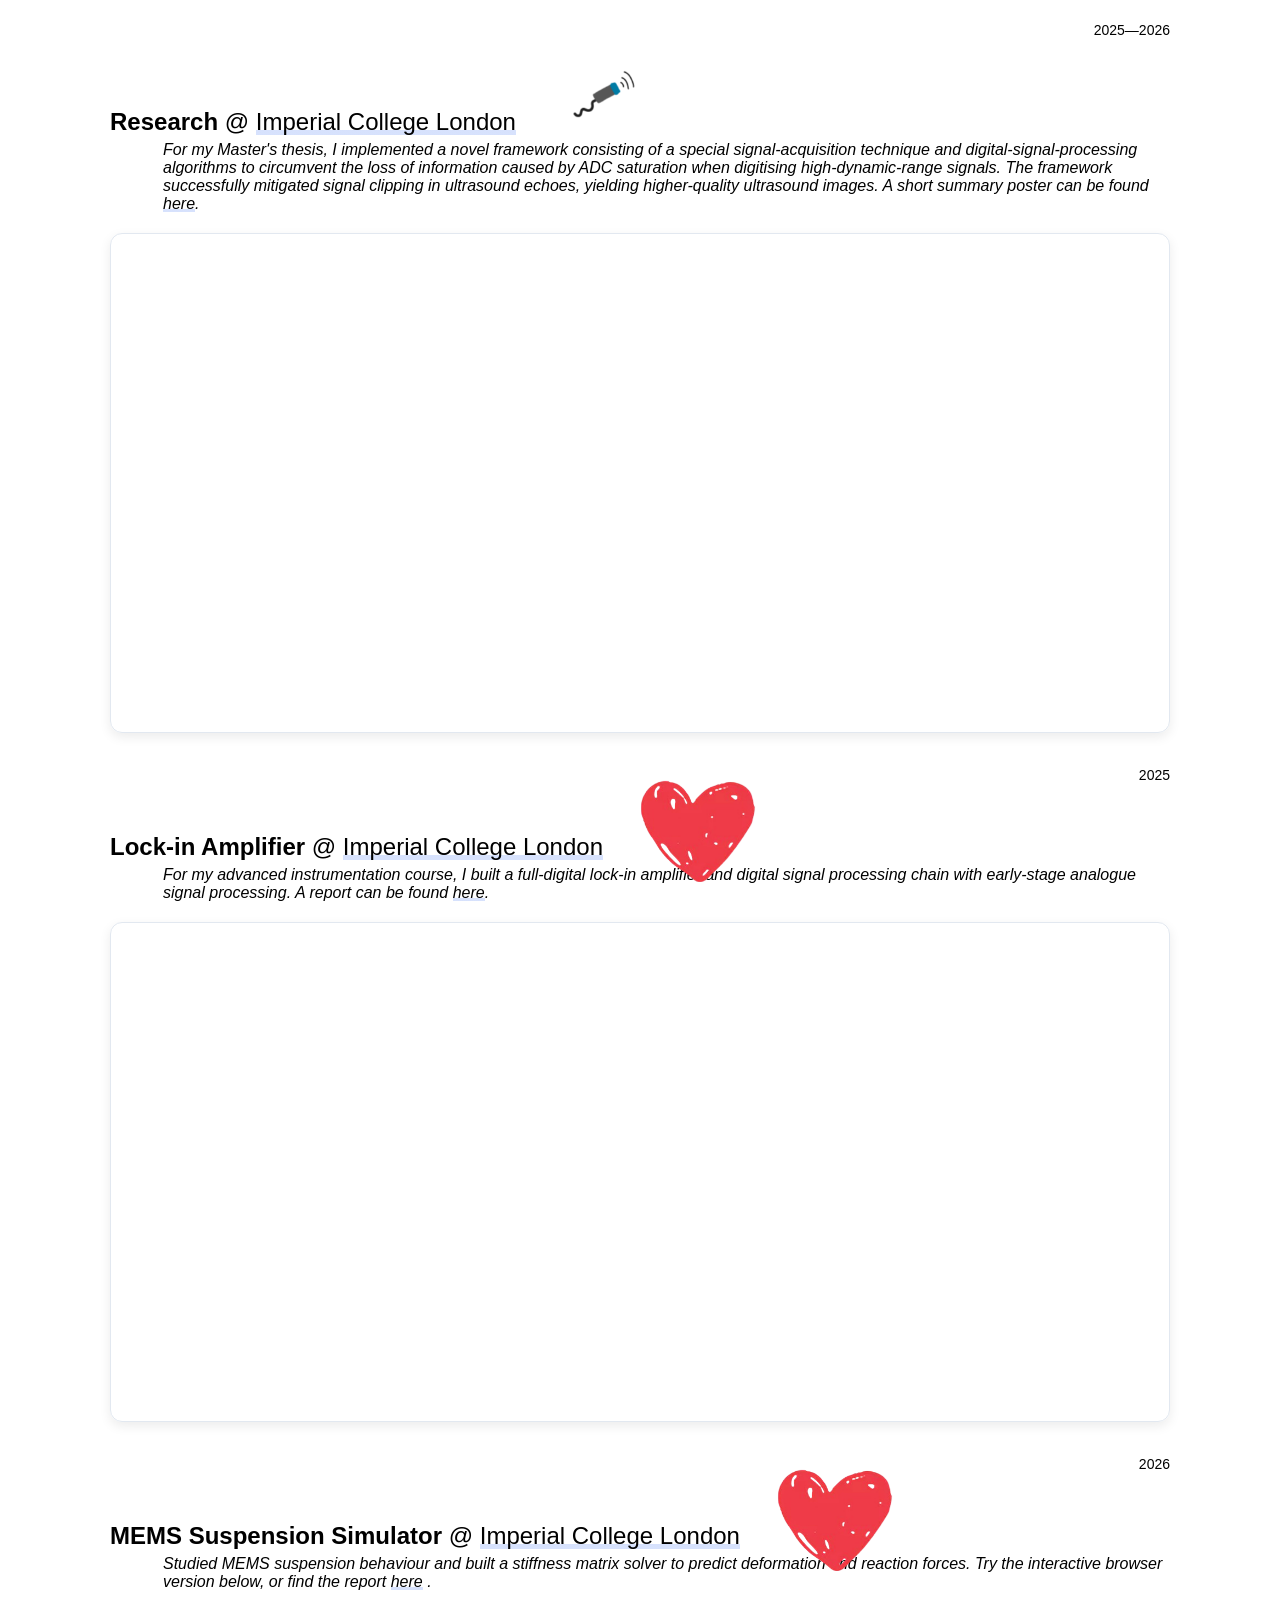
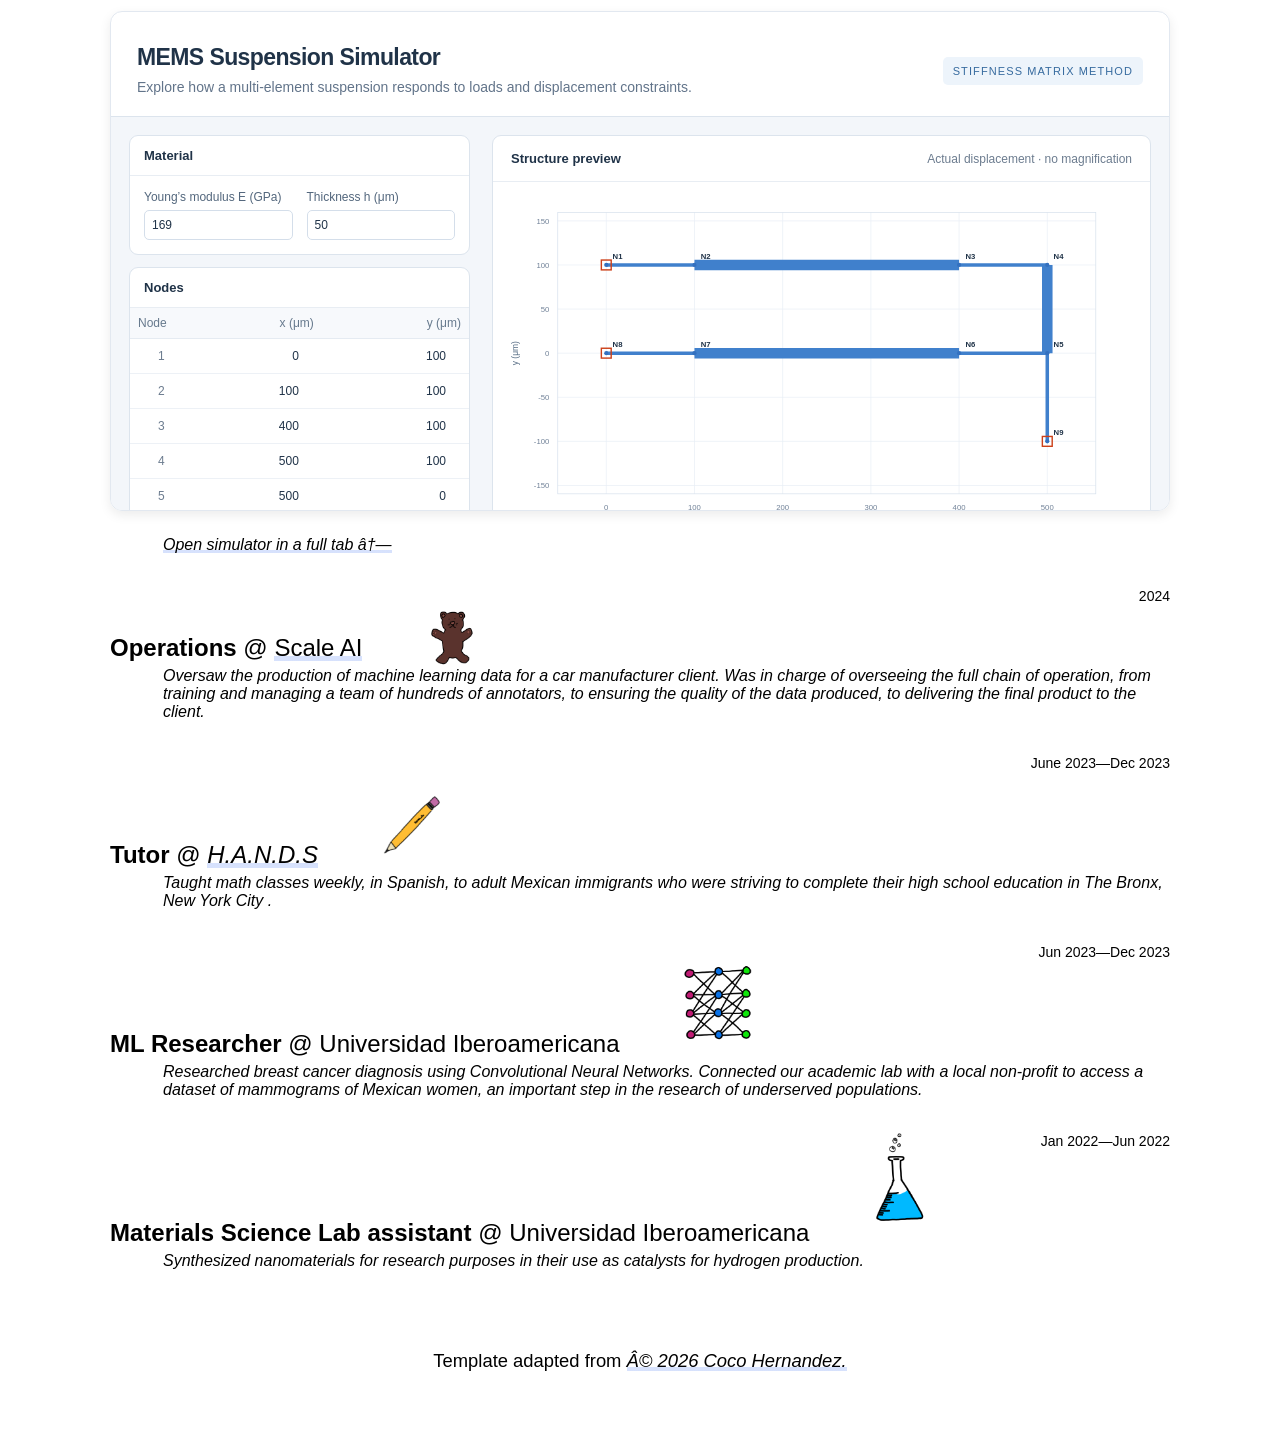
==== commit d303b8ed: "Update index.html" ====
--- a/index.html
+++ b/index.html
@@ -150,10 +150,10 @@
 <p class="proj-text">
   Studied MEMS suspension behaviour and built a stiffness matrix
   solver to predict deformation and reaction forces.
-  Try the interactive browser version below, or read the
+  Try the interactive browser version below, or find the report
   <a href="ELEC70102_Stiffness_Matrix_Report.pdf" target="_blank"
      rel="noopener noreferrer">
-    <span class="thin-highlight-blue">report</span>
+    <span class="thin-highlight-blue">here</span>
   </a>.
 </p>
 
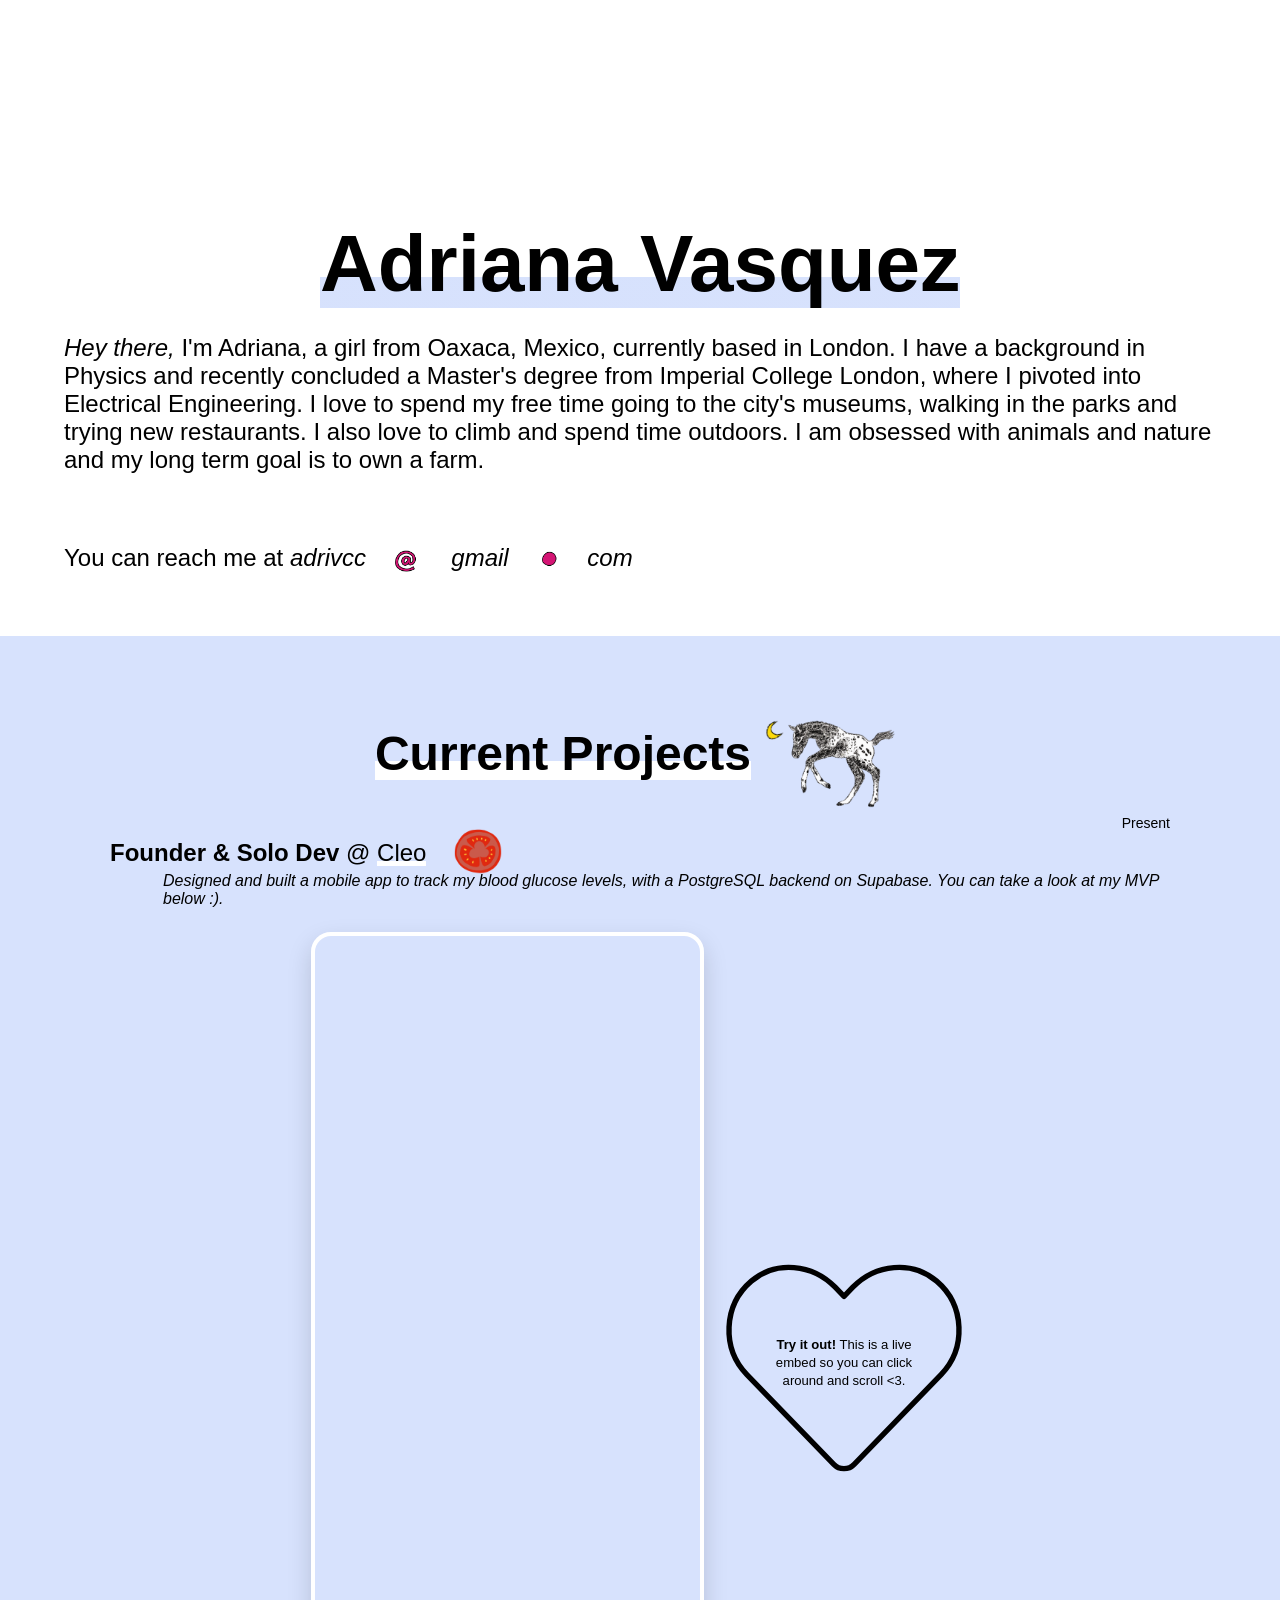
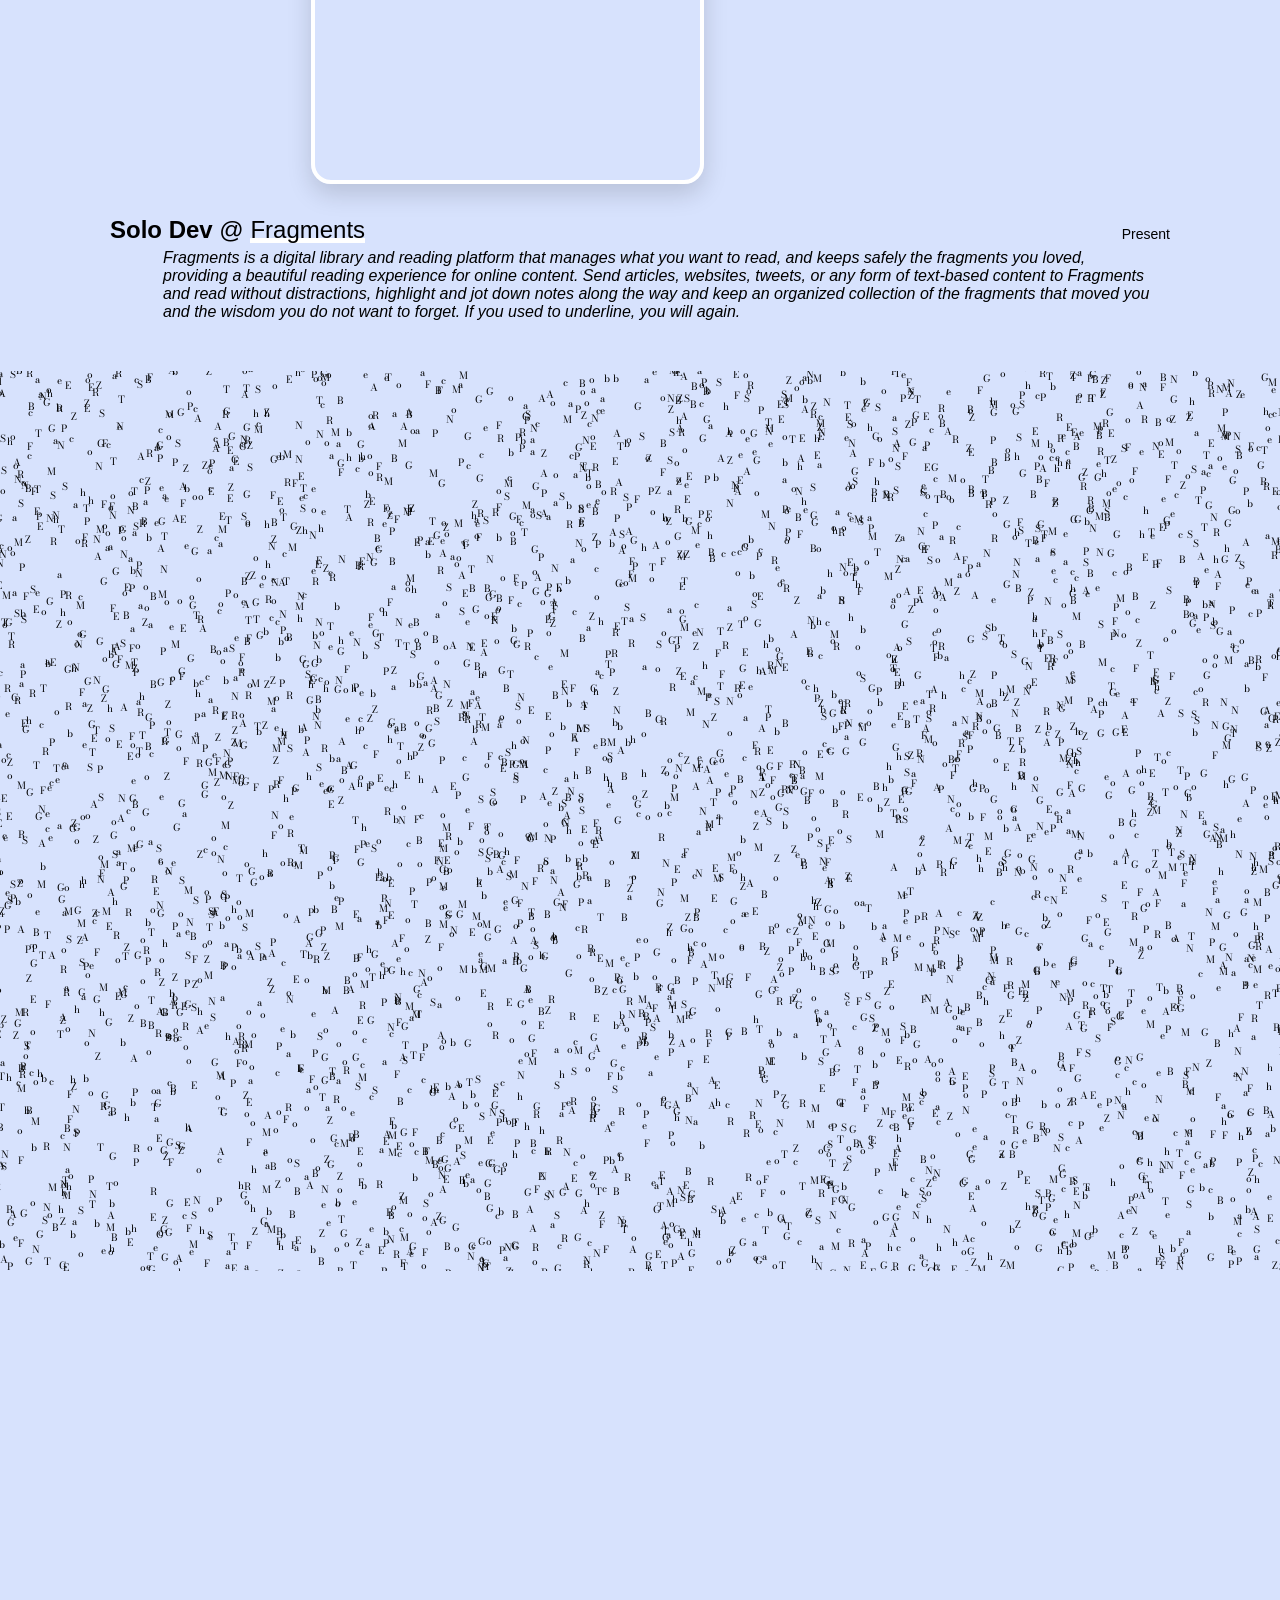
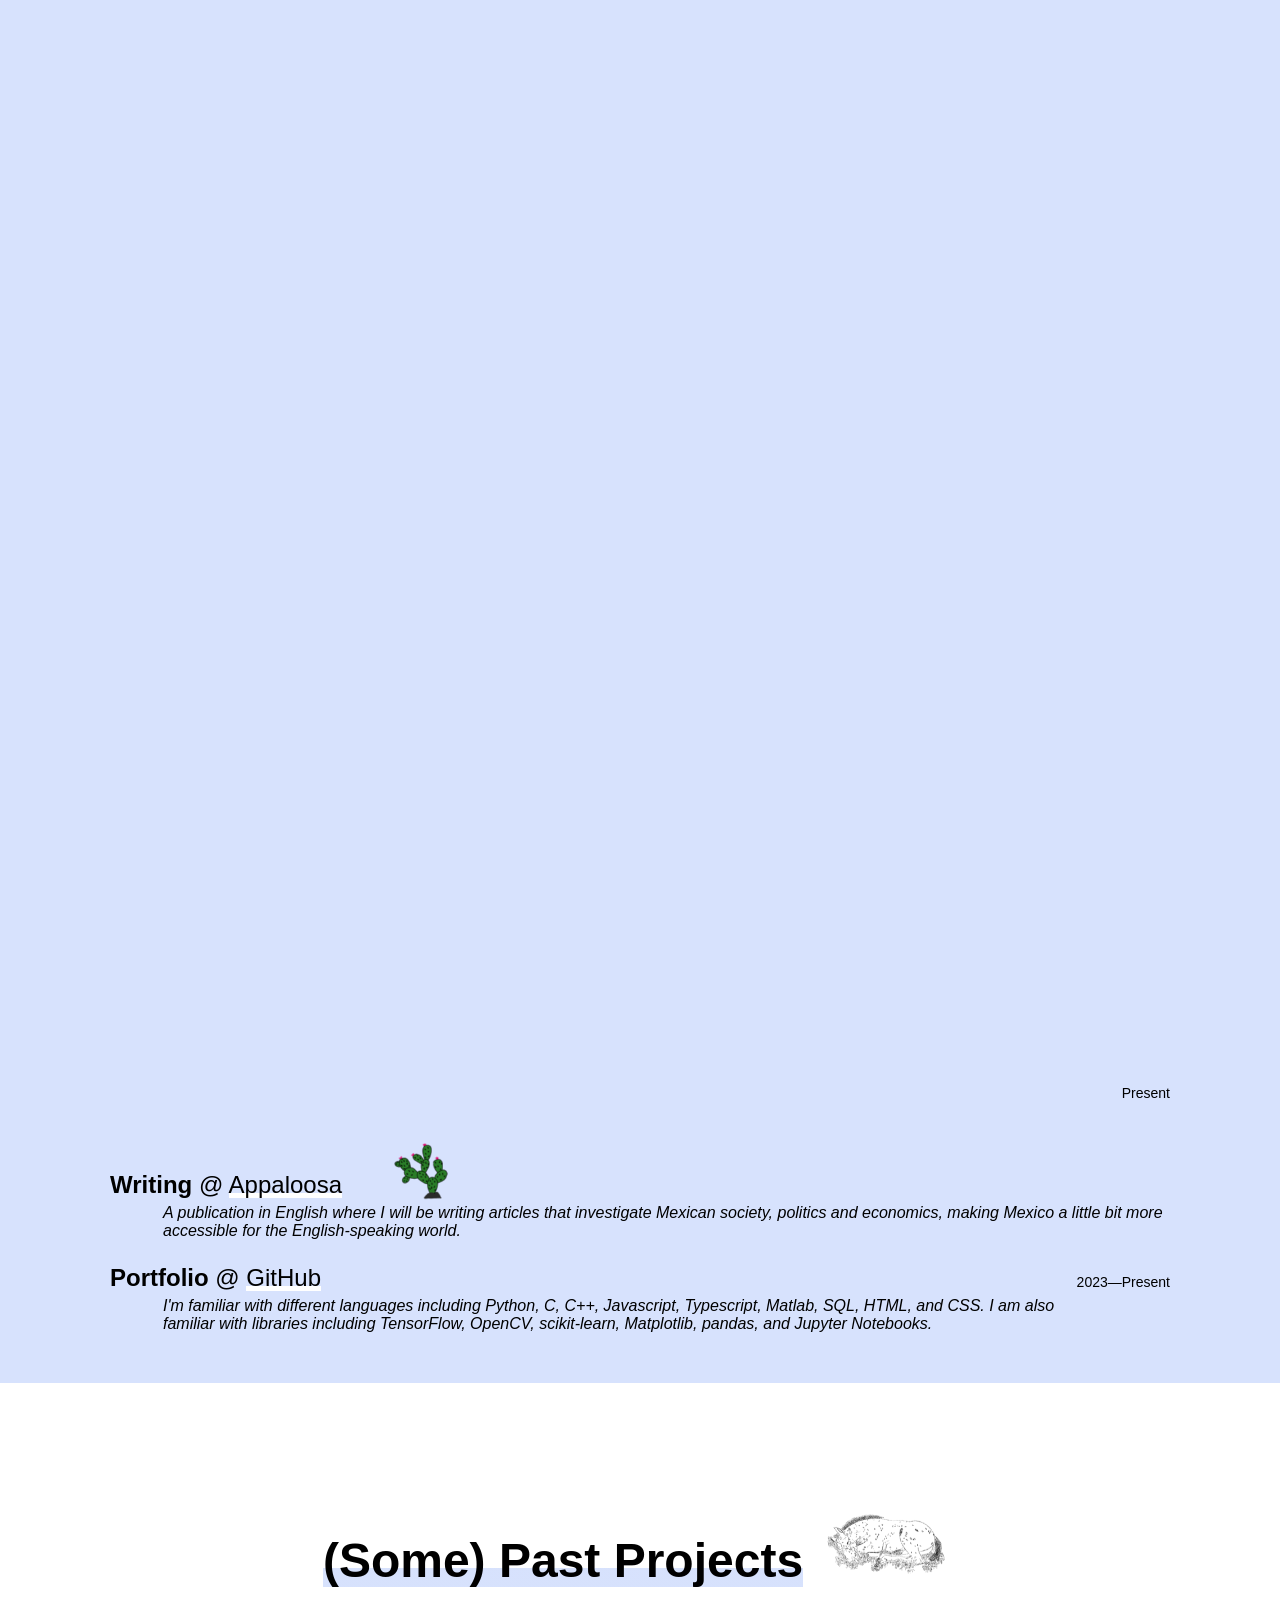
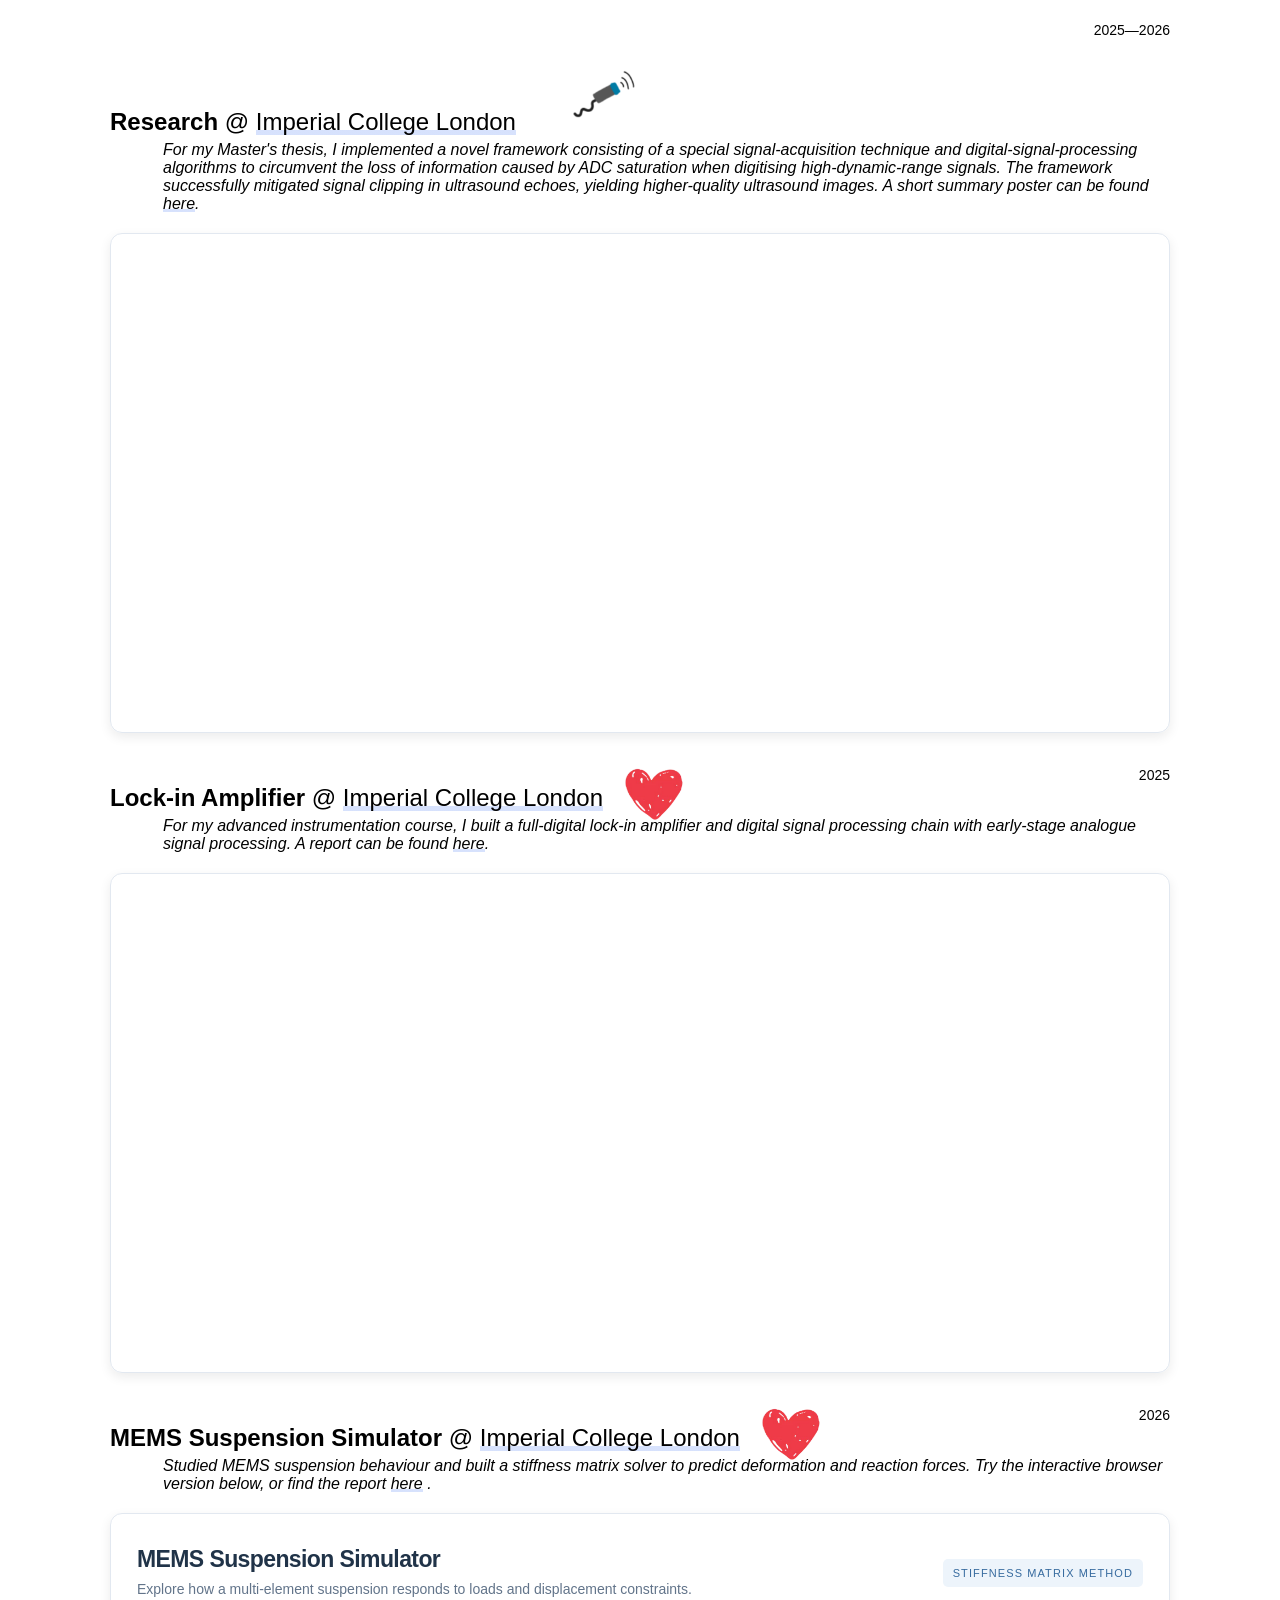
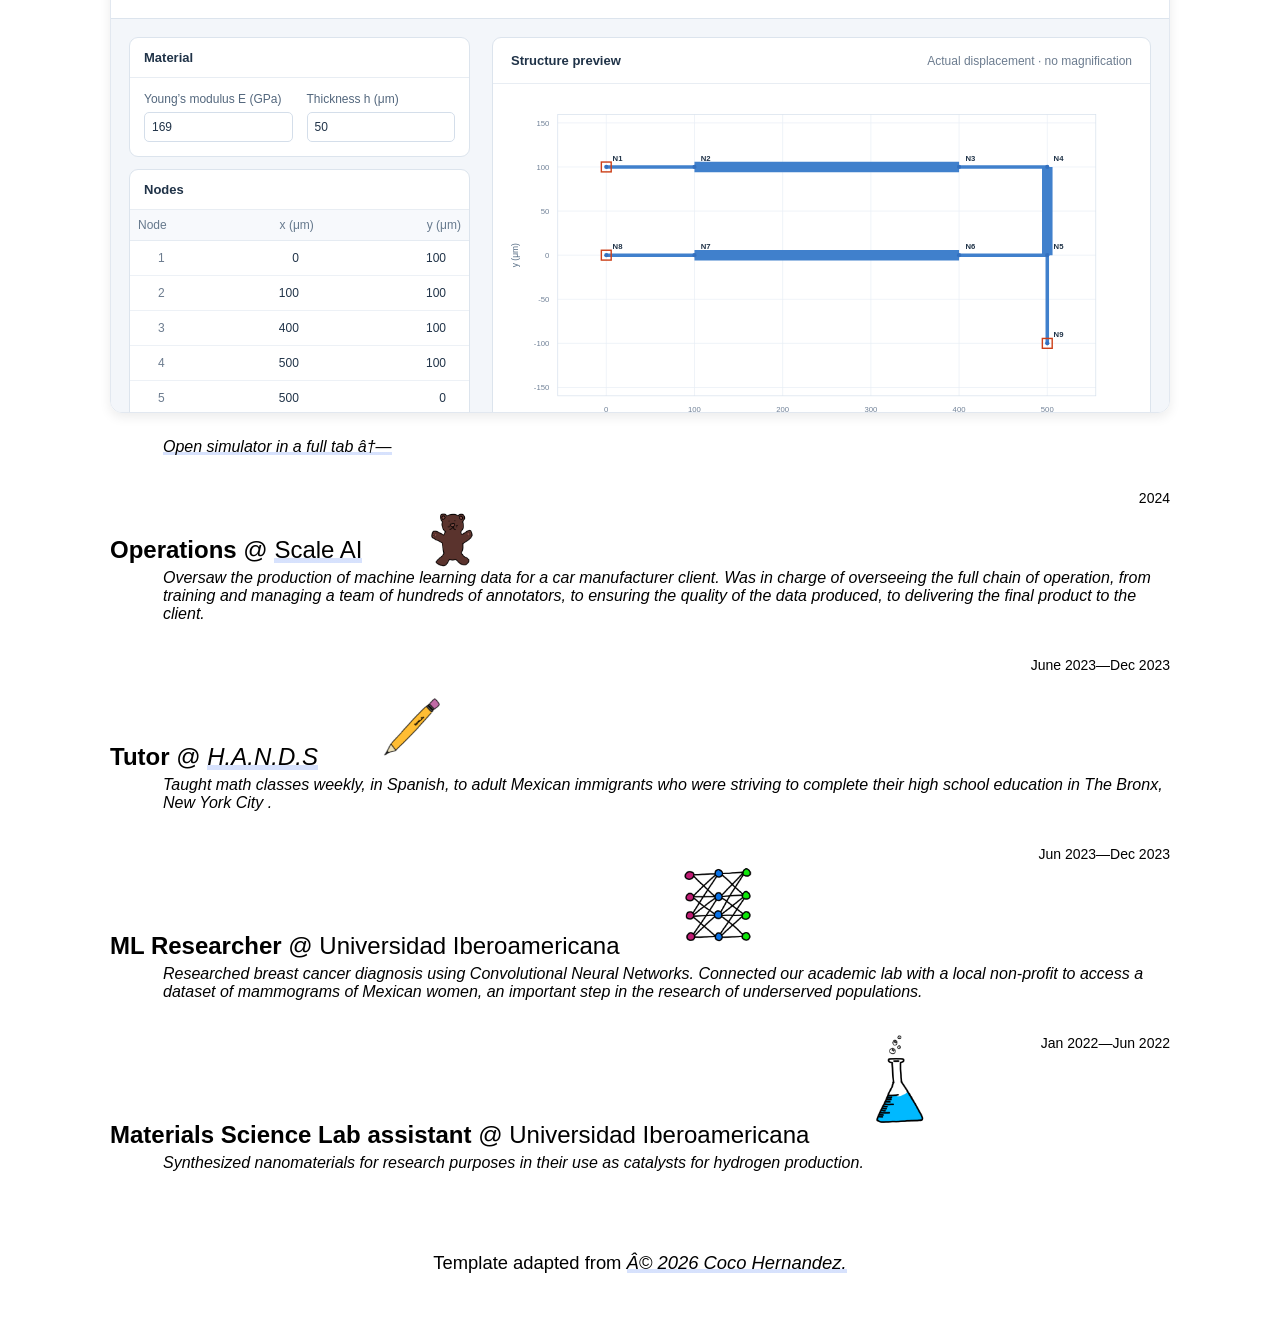
==== commit 8a1d017a: "made hearts smaller" ====
--- a/index.html
+++ b/index.html
@@ -120,7 +120,7 @@
           </div>
 
             <p class="proj-title"><b>Lock-in Amplifier</b> @ <a href="06066818_06069202_ELEC70130_C3 (1).pdf"
-            target="_blank"><span class="thin-highlight-blue">Imperial College London</span></a> <img class="descriptive-icon" src="imgs/heart.png" alt="" />
+            target="_blank"><span class="thin-highlight-blue">Imperial College London</span></a> <img class="descriptive-icon-heart" src="imgs/heart.png" alt="" />
             <span style="float: right;font-size: 14px;">&nbsp;2025</span></p>
           <p class="proj-text">For my advanced instrumentation course, I built a full-digital lock-in amplifier and digital
 signal processing chain with early-stage
@@ -143,7 +143,7 @@
      rel="noopener noreferrer">
     <span class="thin-highlight-blue">Imperial College London</span>
   </a>
-  <img class="descriptive-icon" src="imgs/heart.png" alt="" />
+  <img class="descriptive-icon-heart" src="imgs/heart.png" alt="" />
   <span style="float: right; font-size: 14px;">&nbsp;2026</span>
 </p>
 
--- a/style.css
+++ b/style.css
@@ -178,6 +178,15 @@
   position: relative;
   margin-top: 0px;
   margin-bottom: -50px;
+}
+
+.descriptive-icon-heart {
+  width: 3.5em;
+  height: auto;
+  display: inline;
+  position: relative;
+  margin-top: 0px;
+  margin-bottom: -25px;
 }
 
 .descriptive-icon-tomato {
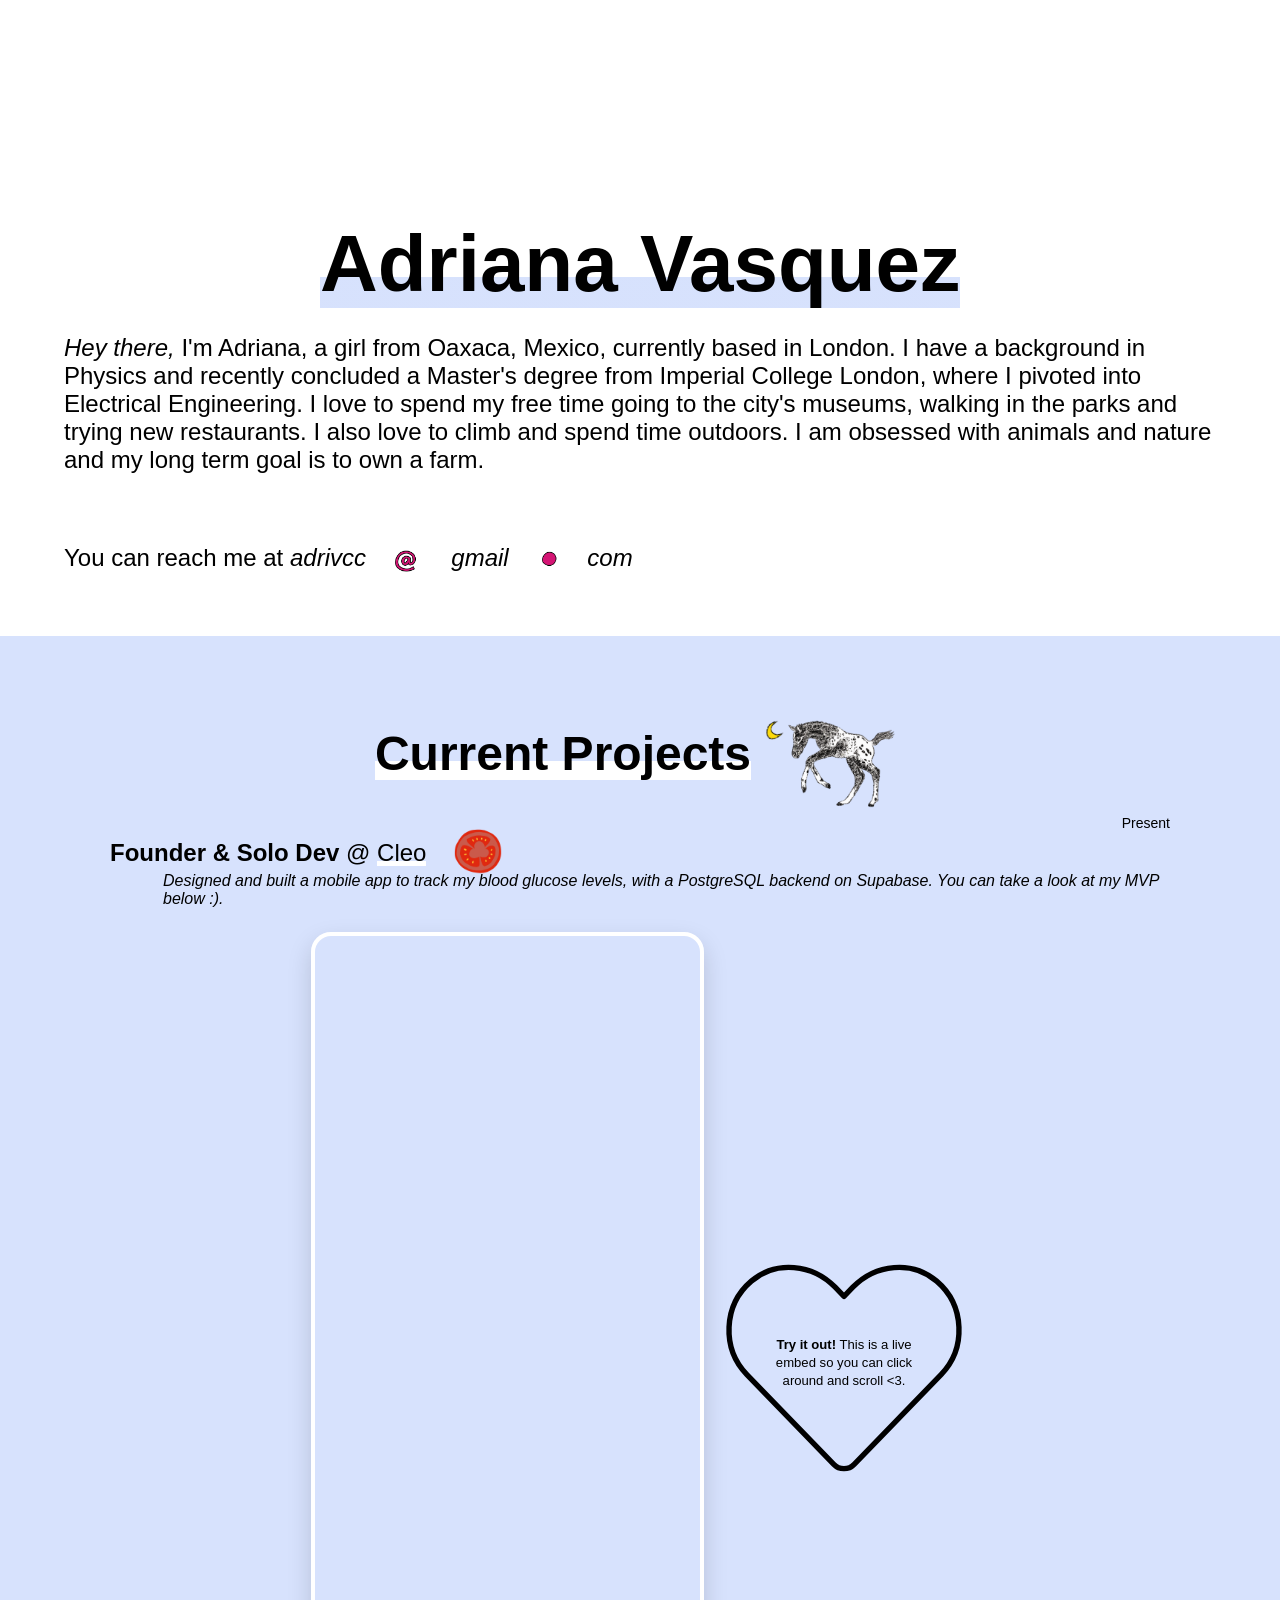
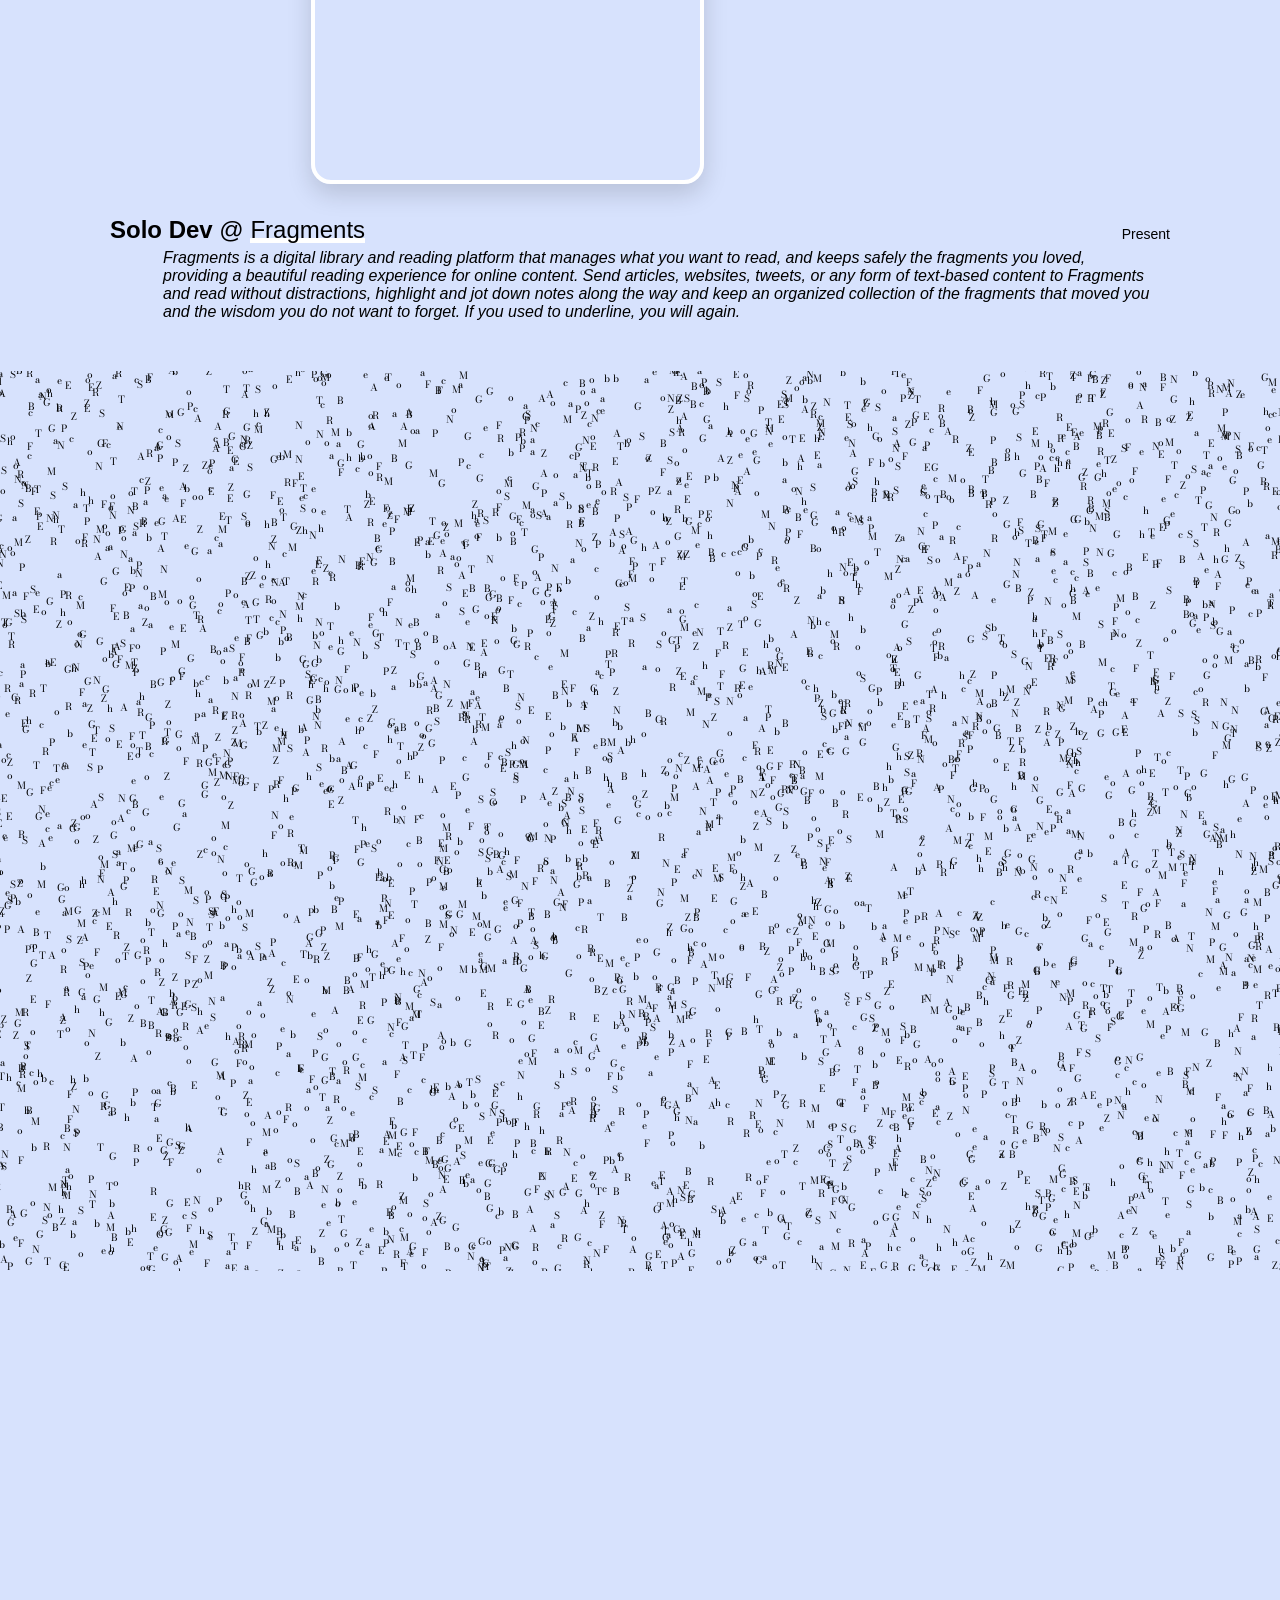
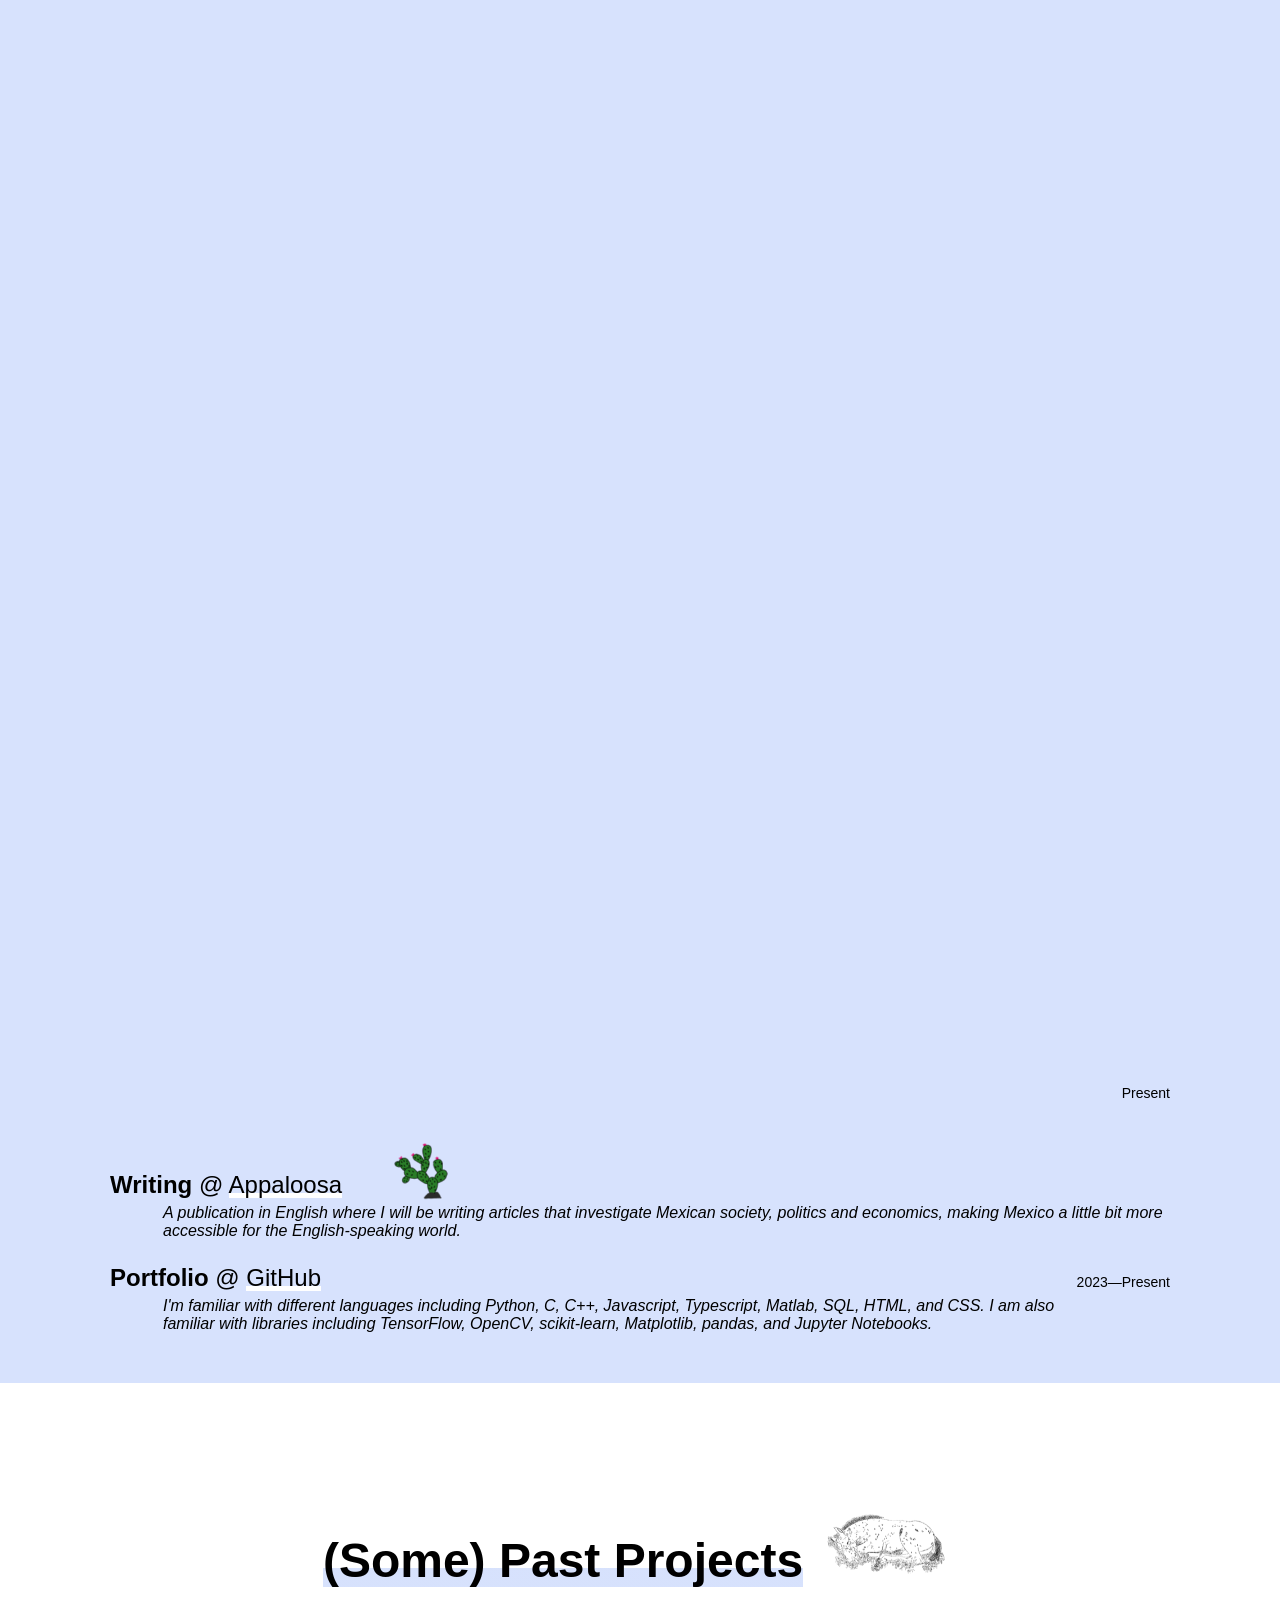
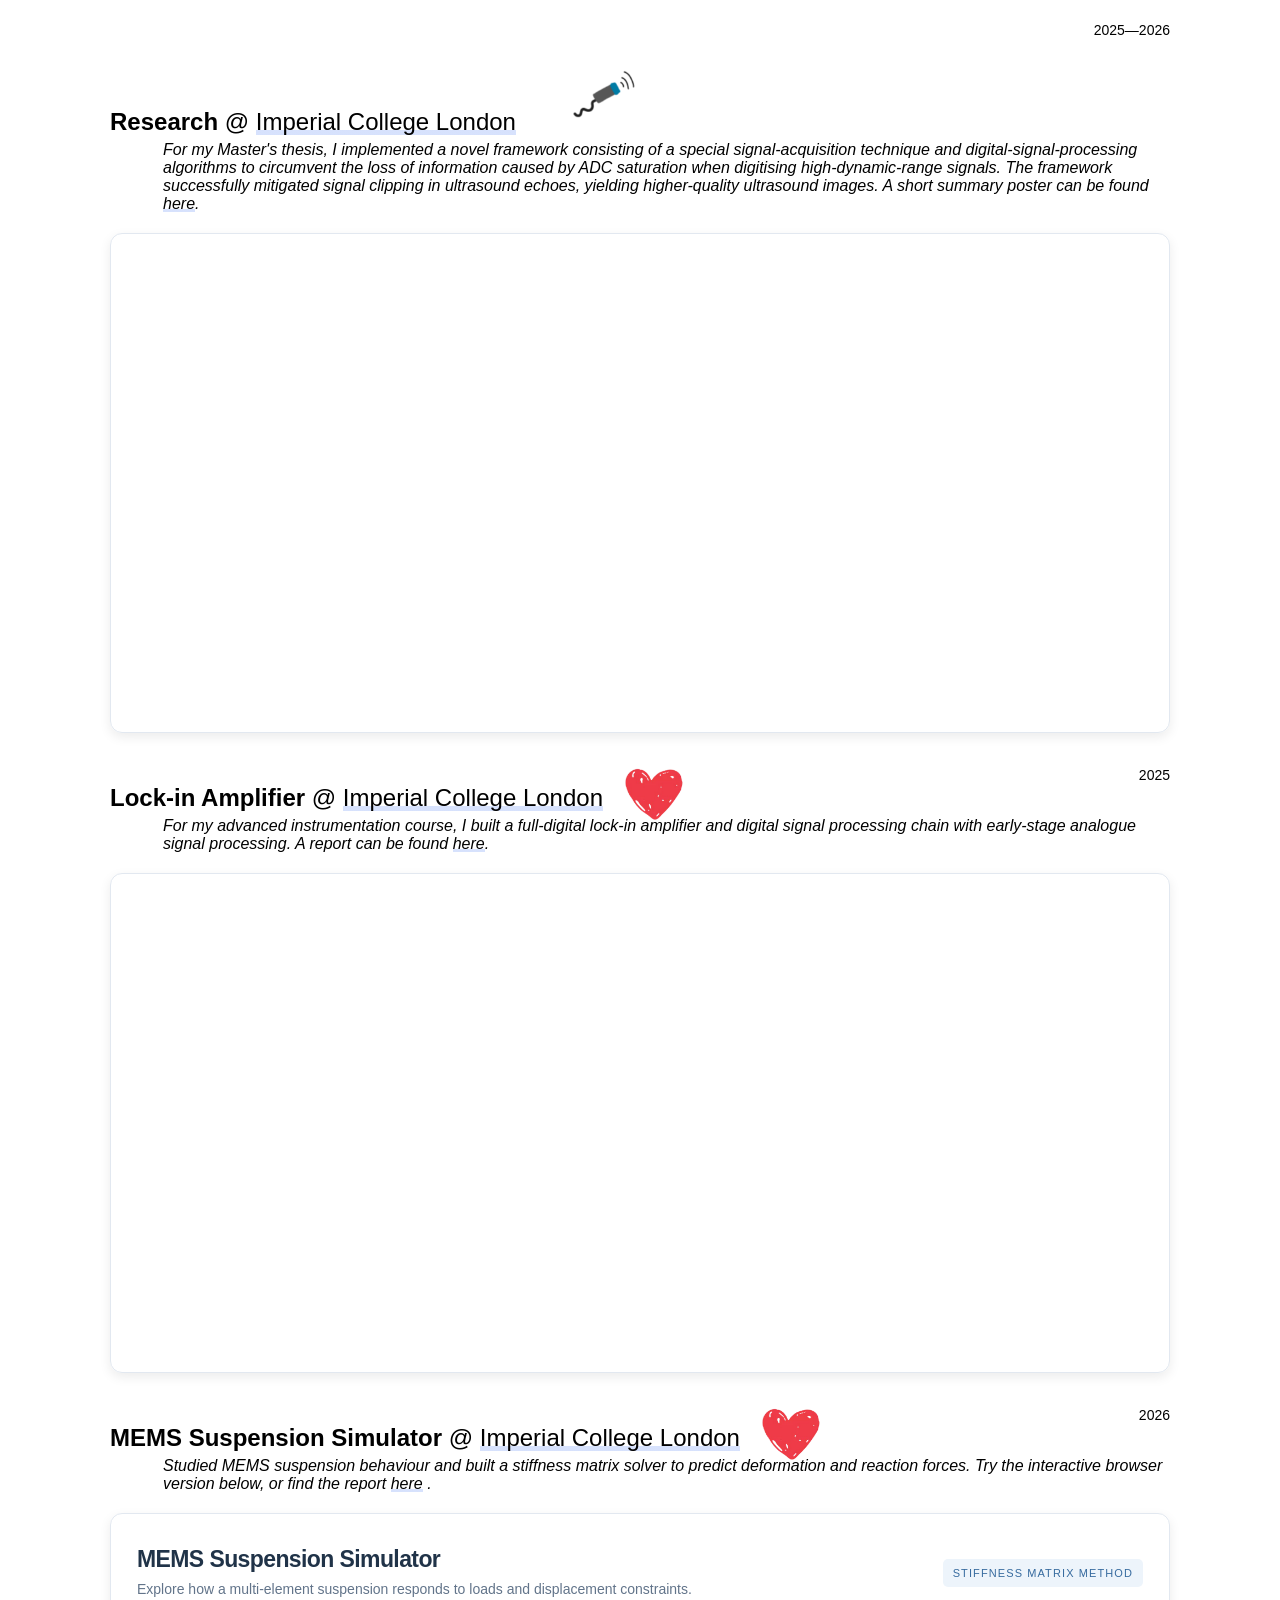
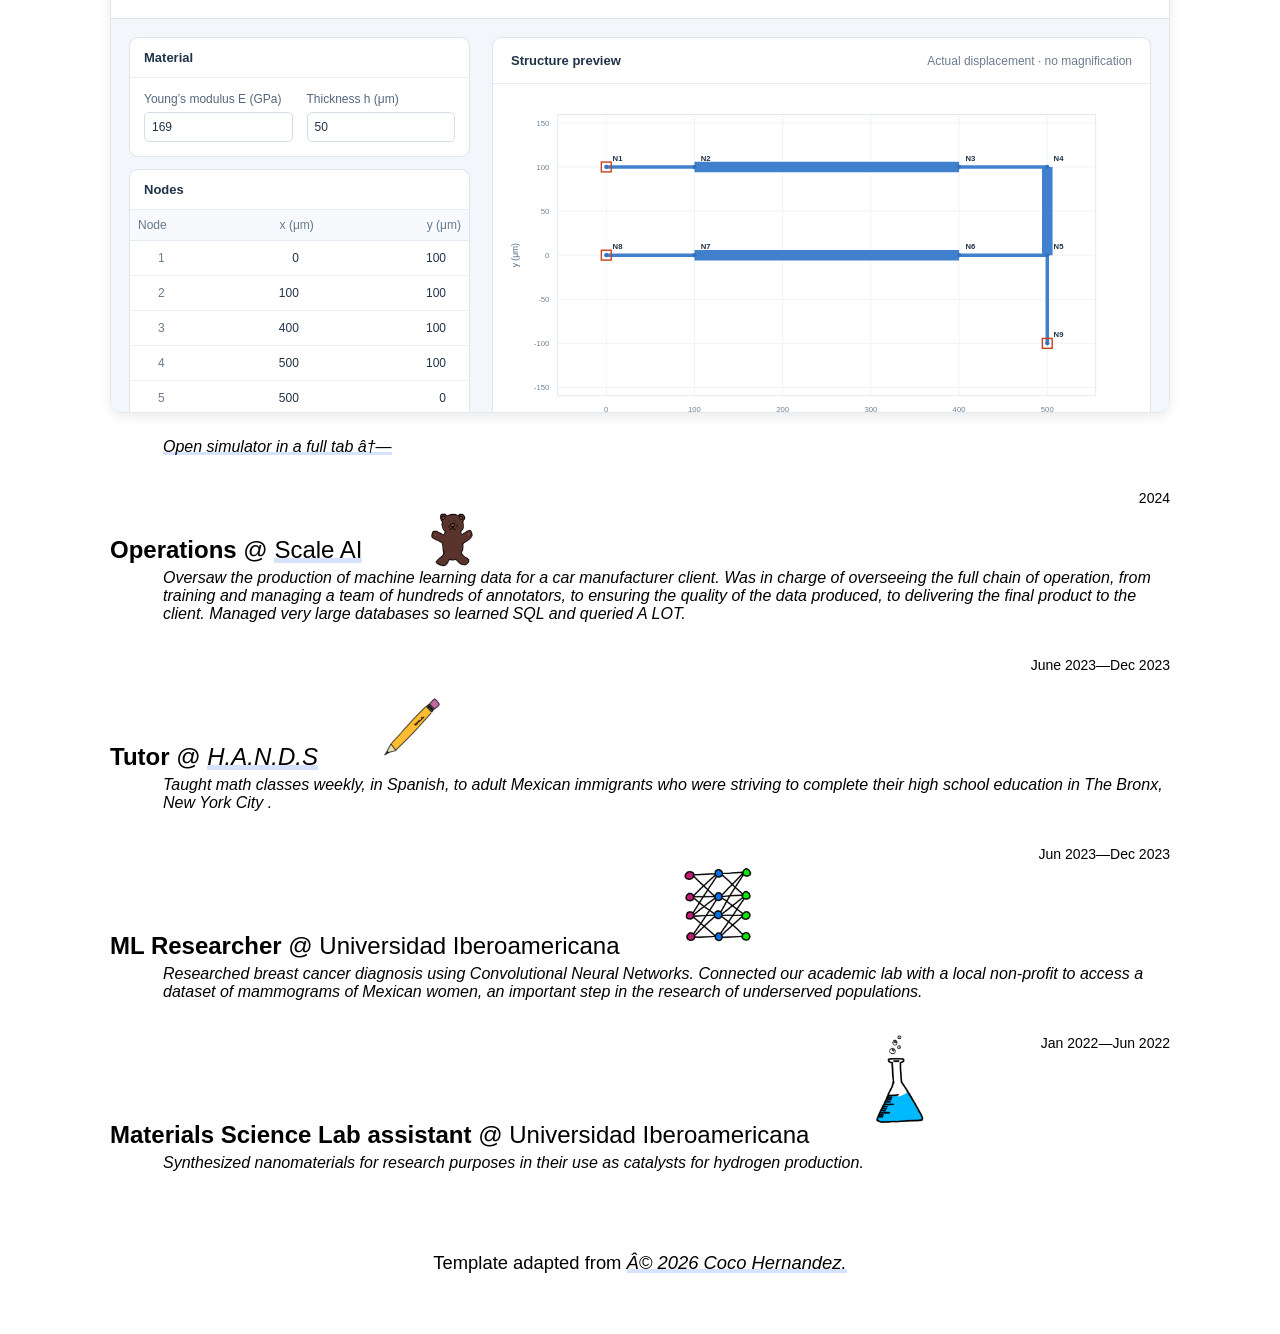
==== commit 427d084f: "Update index.html" ====
--- a/index.html
+++ b/index.html
@@ -179,6 +179,7 @@
             <p class="proj-text">Oversaw the production of machine learning data for a car manufacturer client. Was
               in charge of overseeing the full chain of operation, from training and managing a team
               of hundreds of annotators, to ensuring the quality of the data produced, to delivering the final product to the client.
+              Managed very large databases so learned SQL and queried A LOT.
             </p>
             <p class="proj-title"><b>Tutor</b> @ <a
                     href="https://jeromehands.com/clasesdeged" target="_blank"><span
